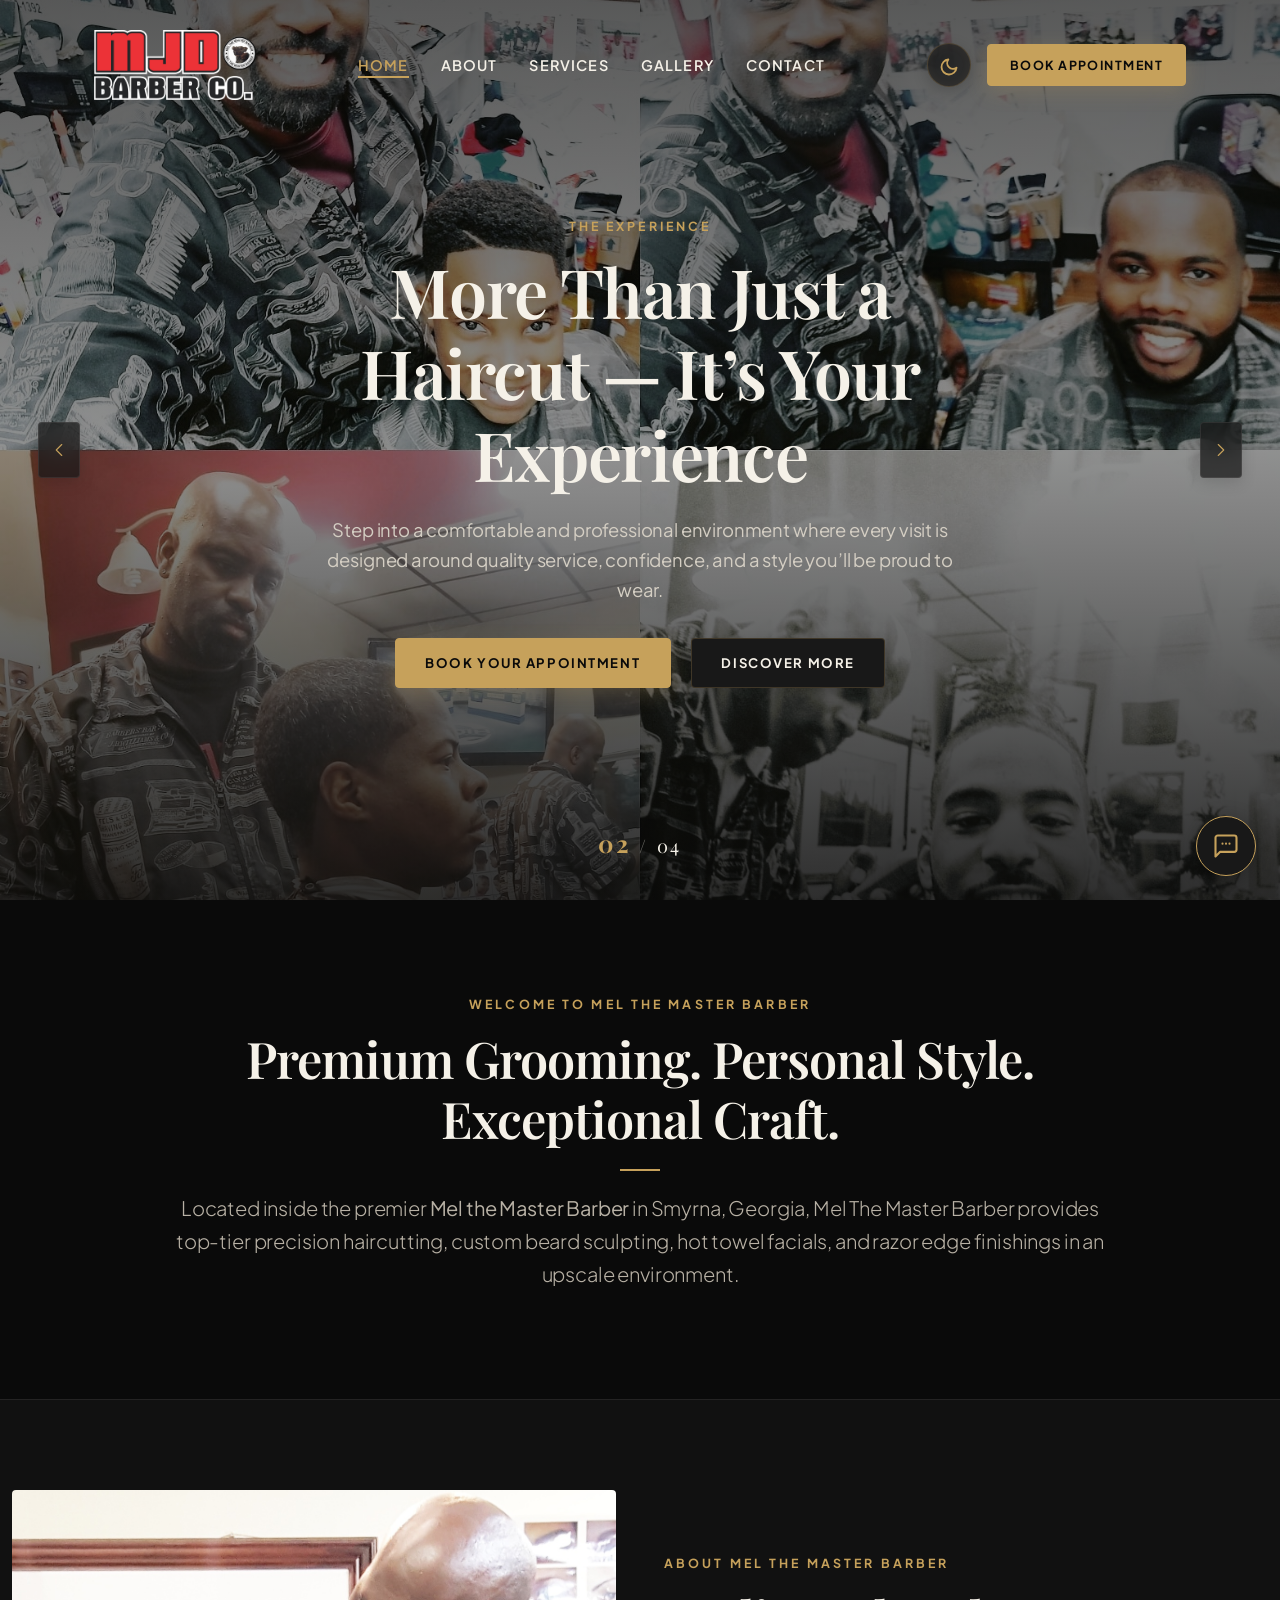
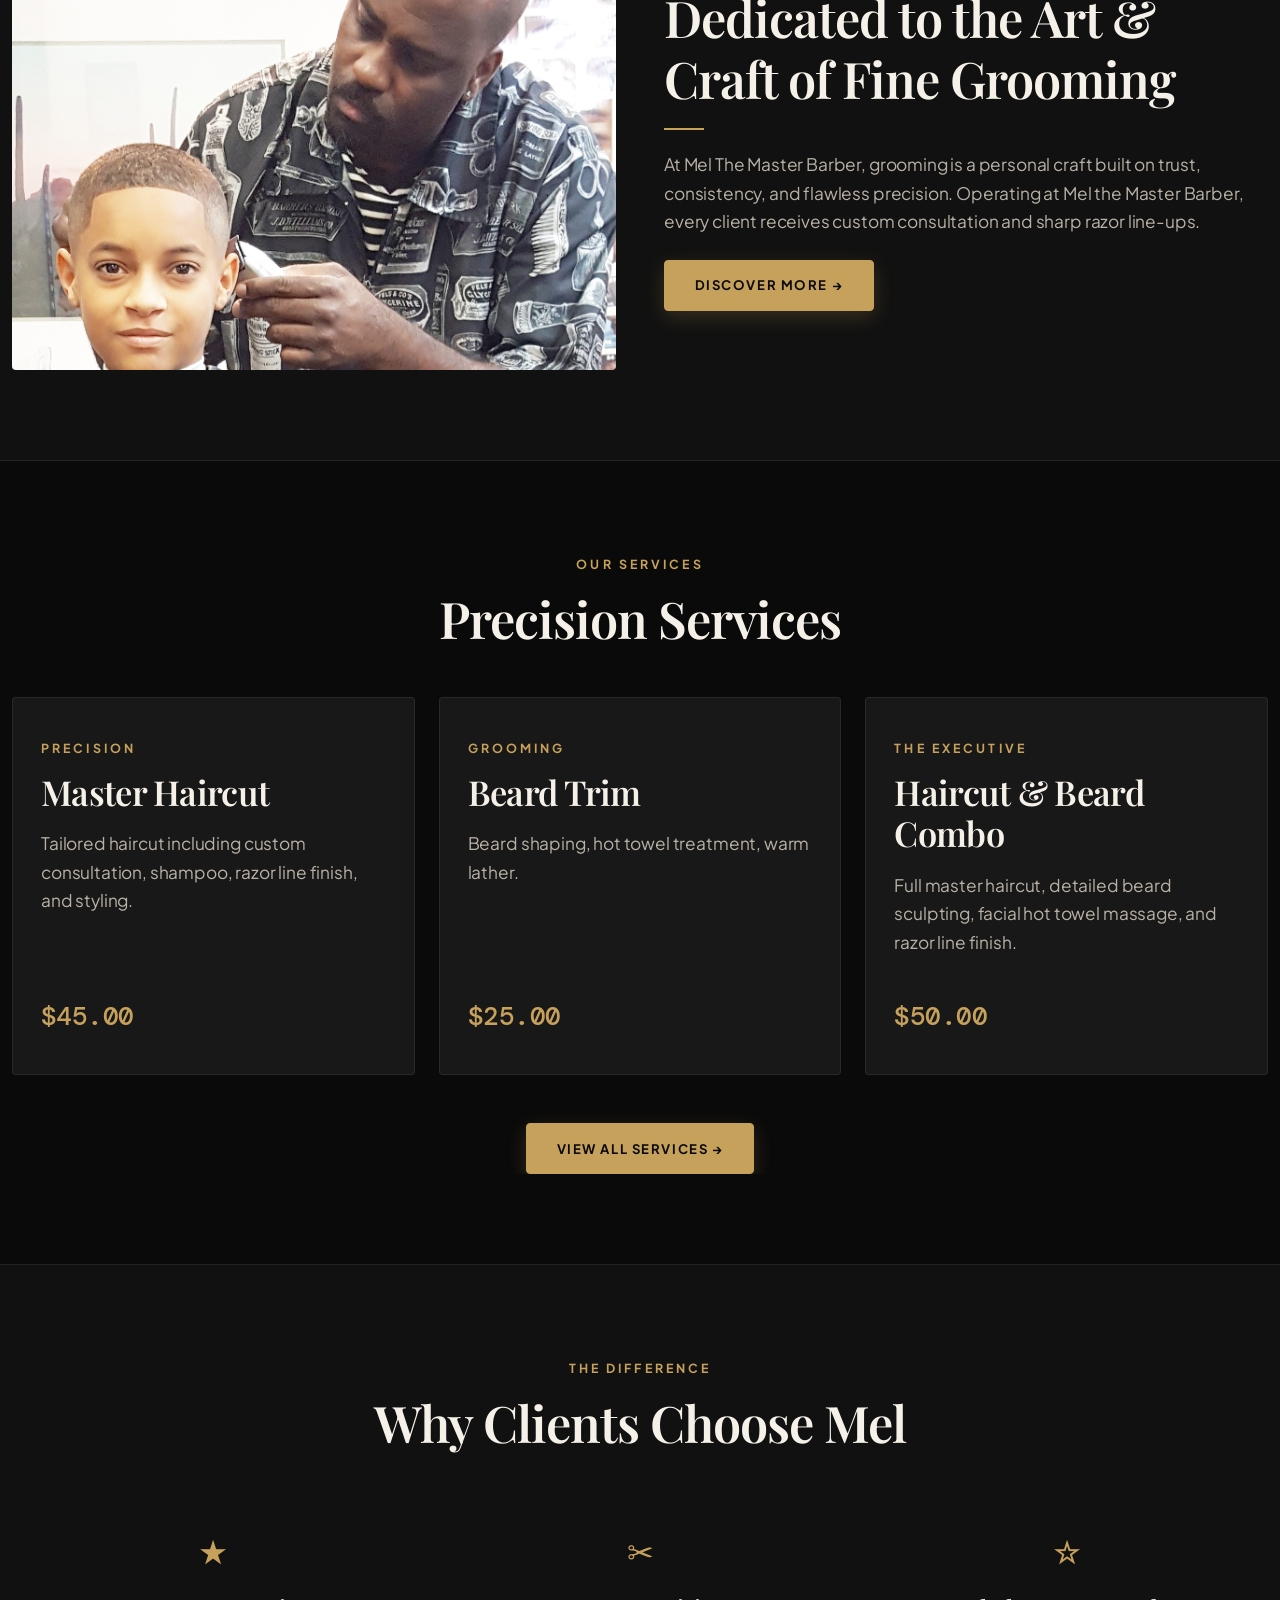
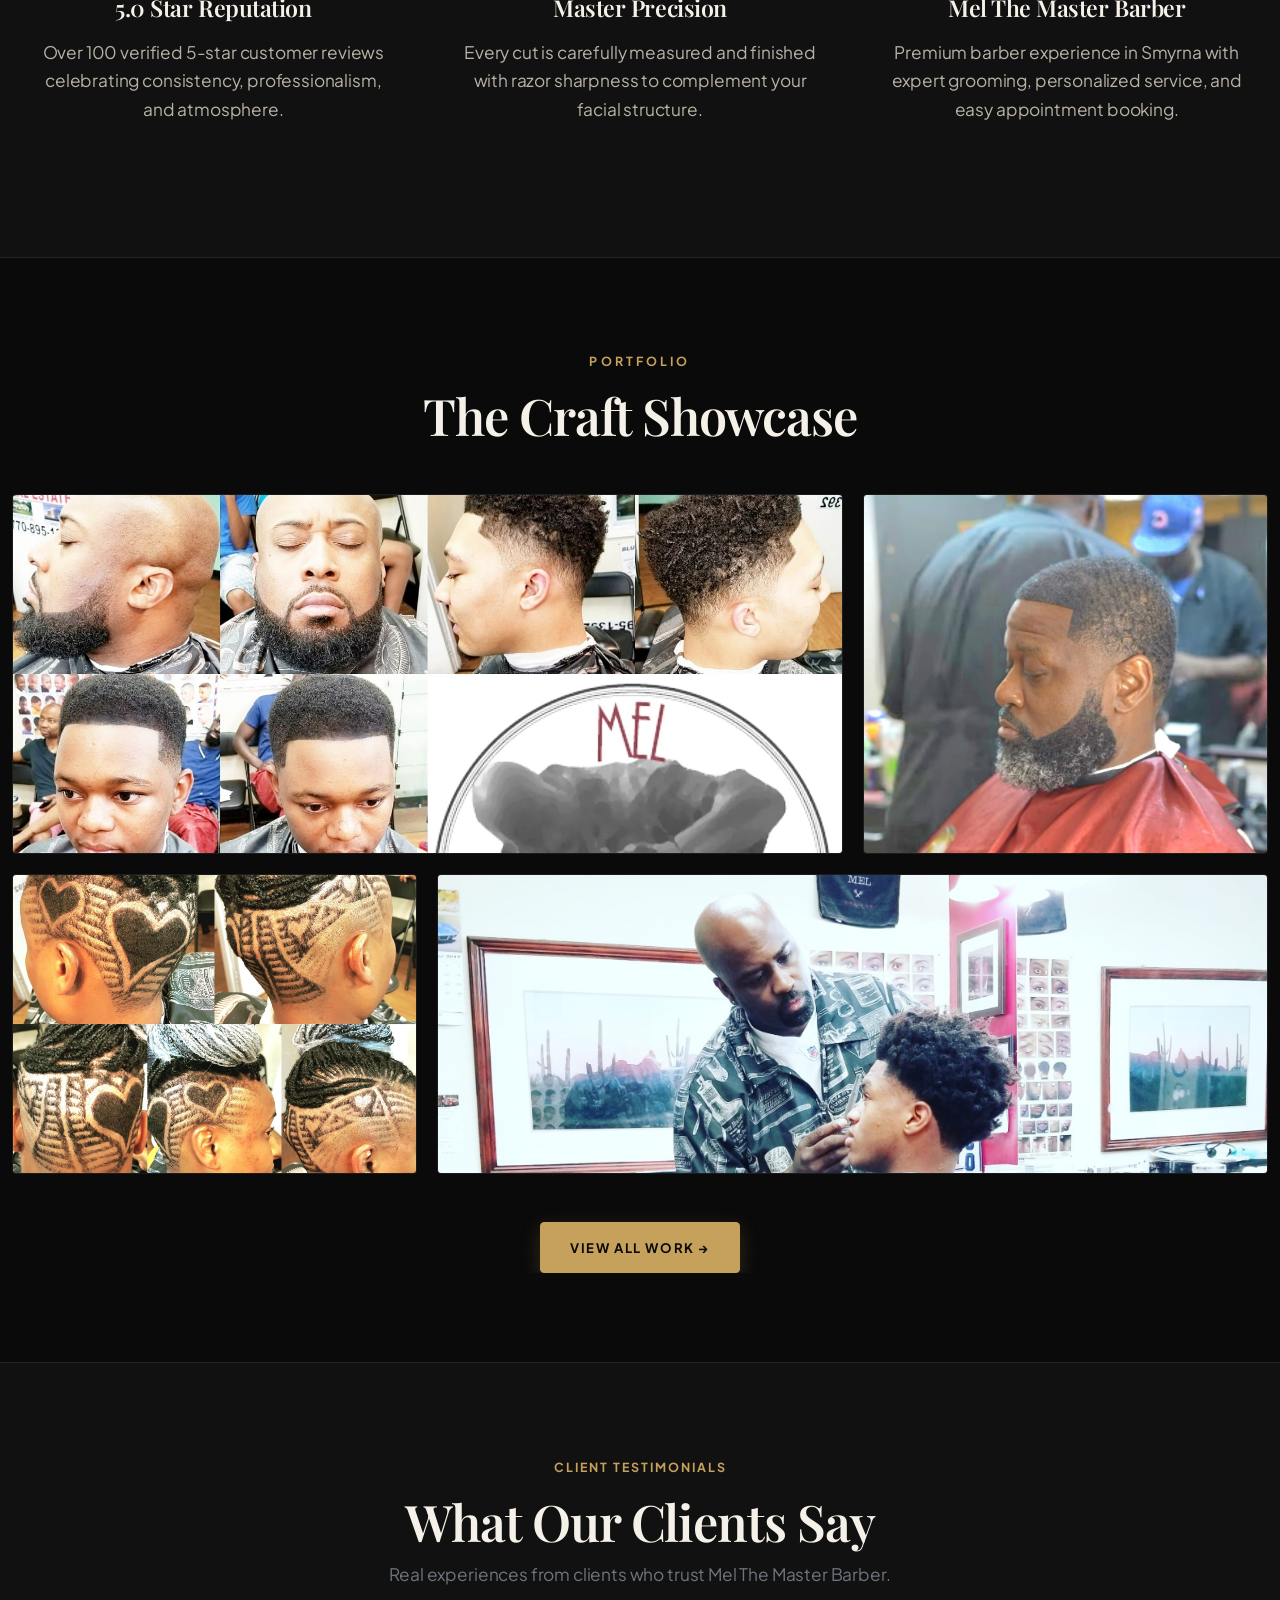
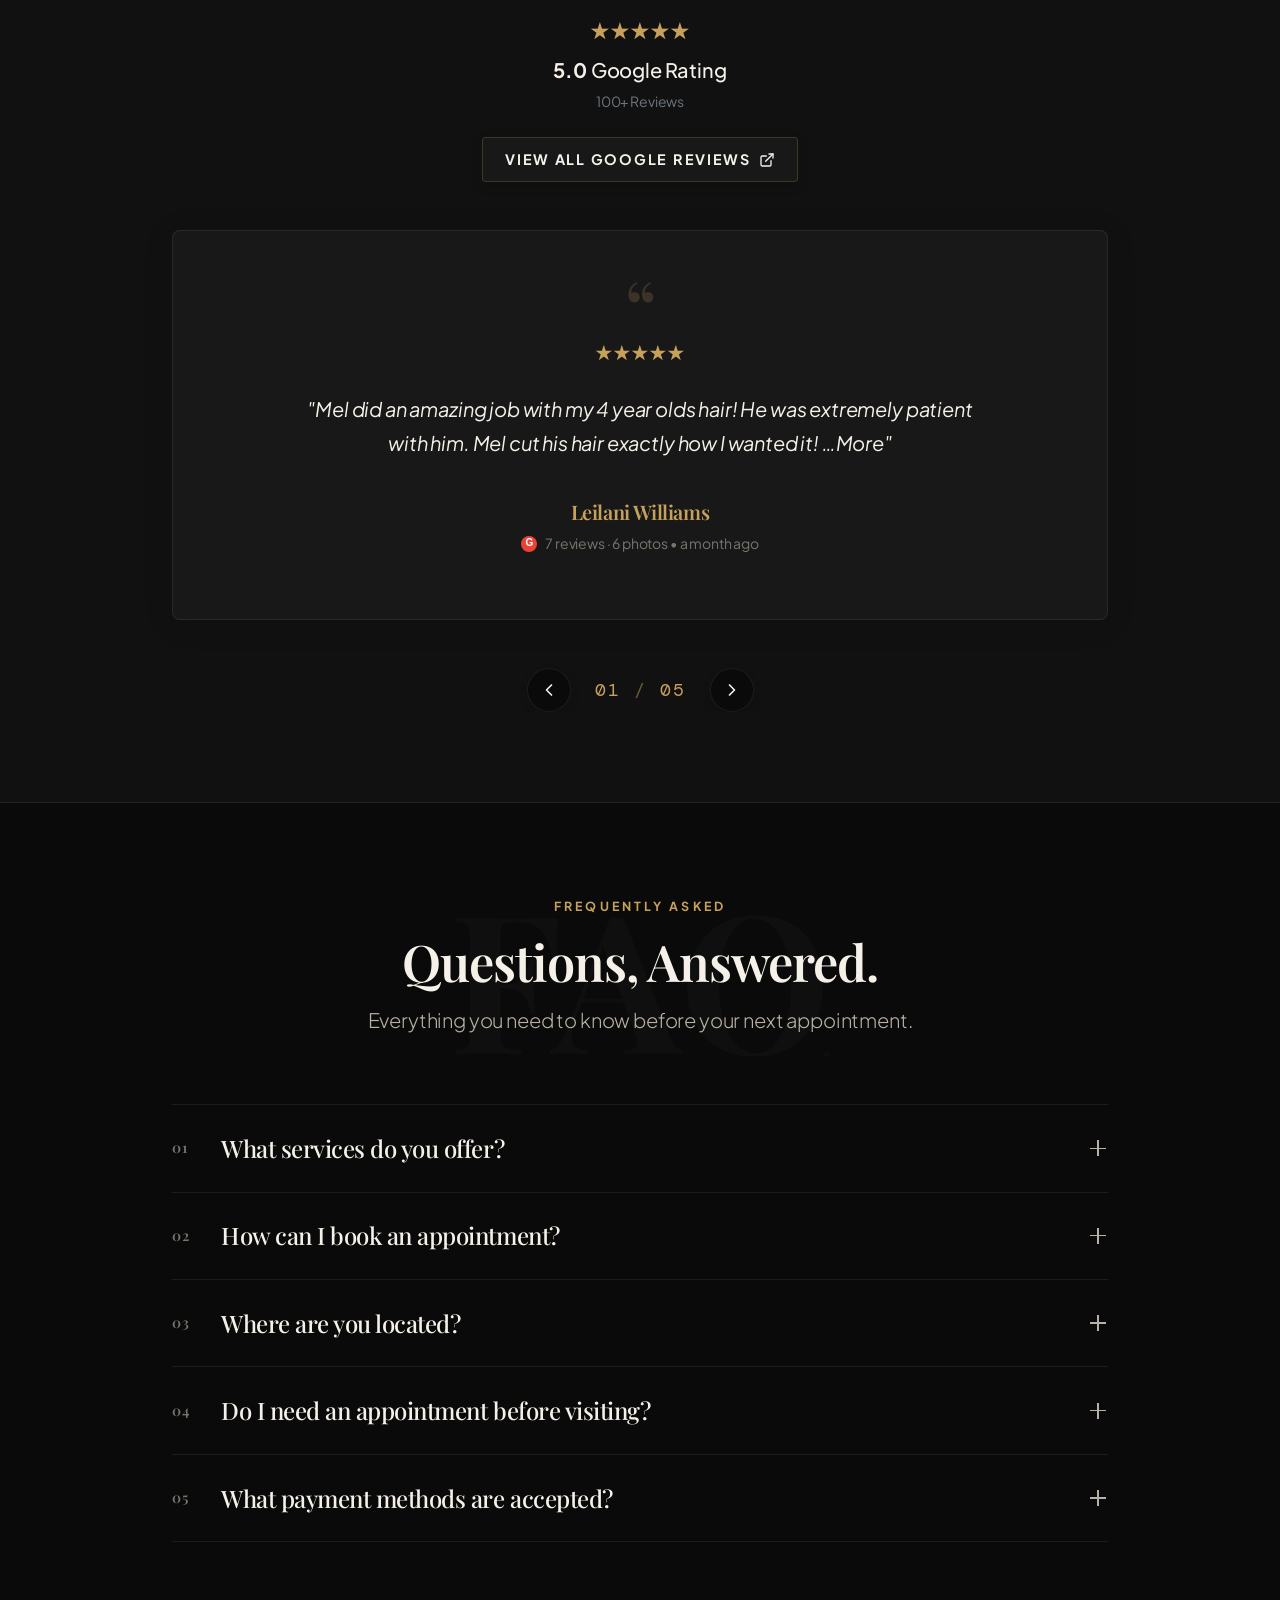
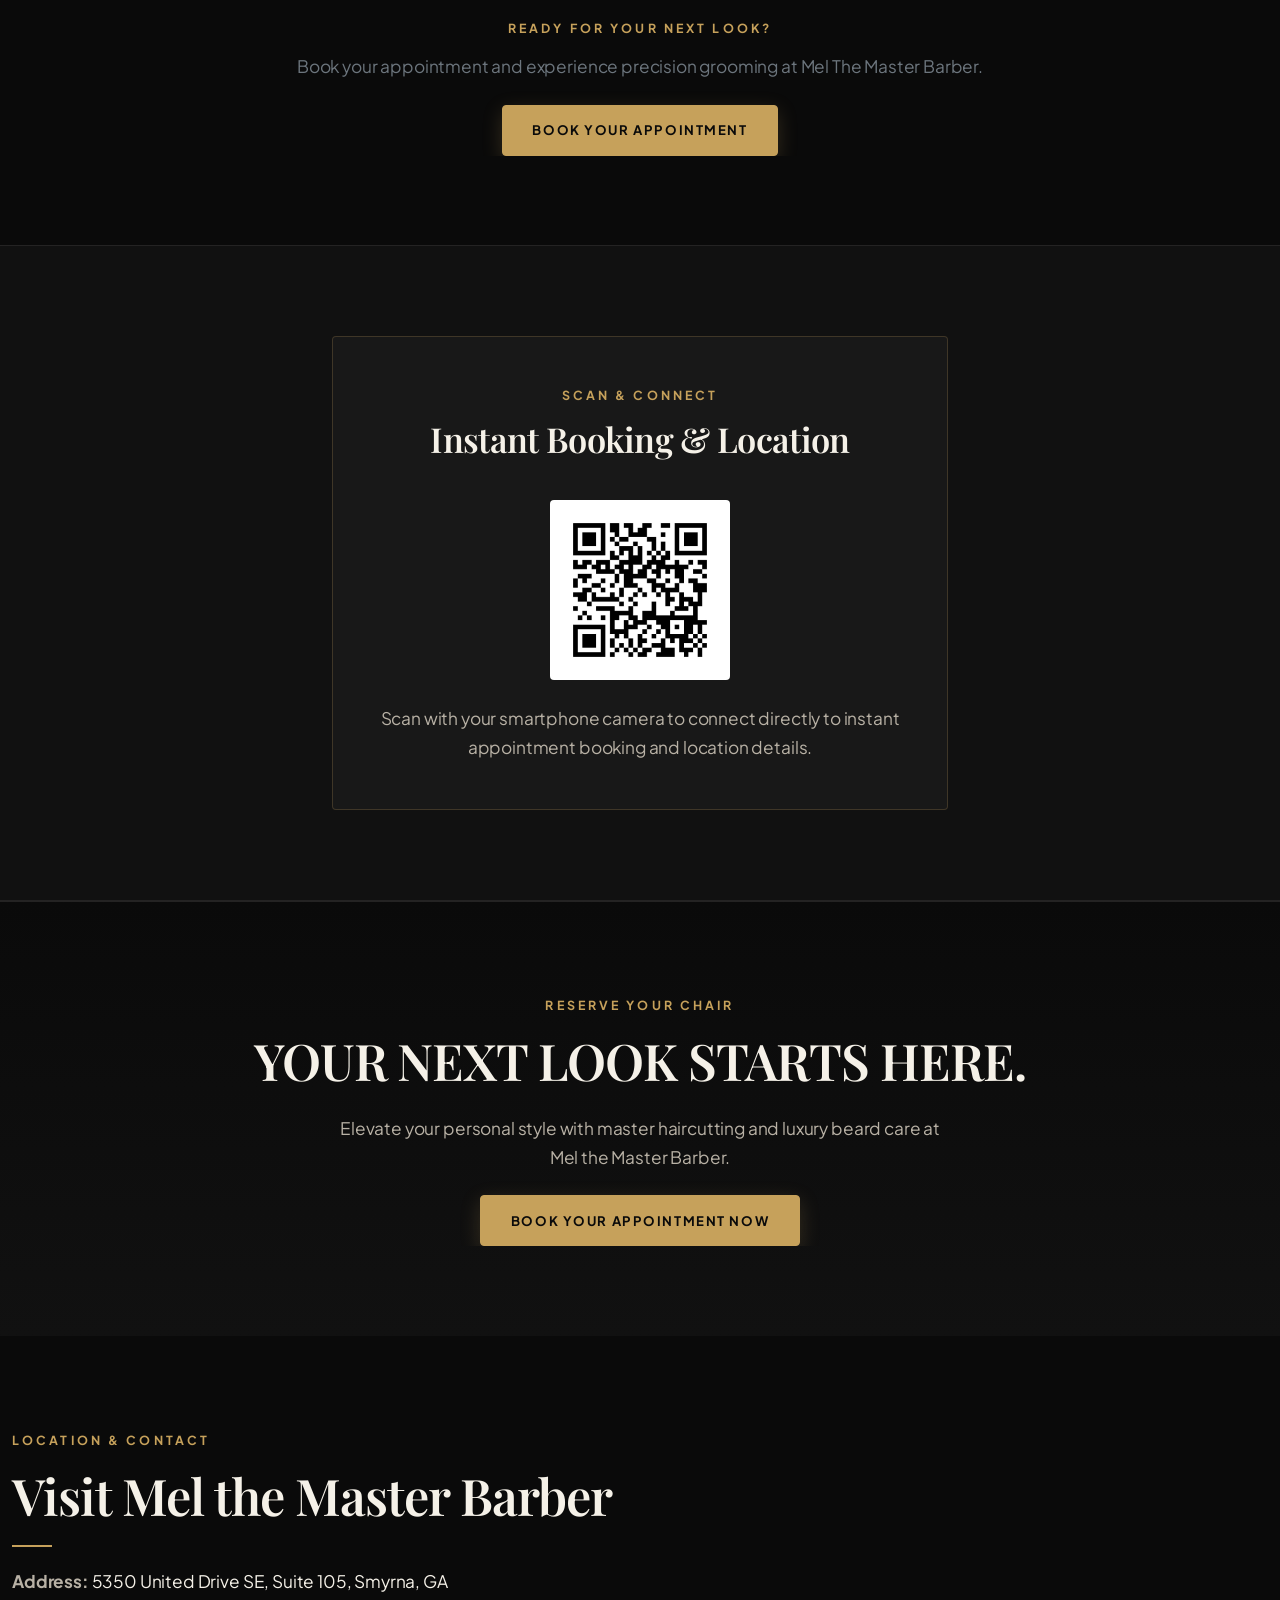
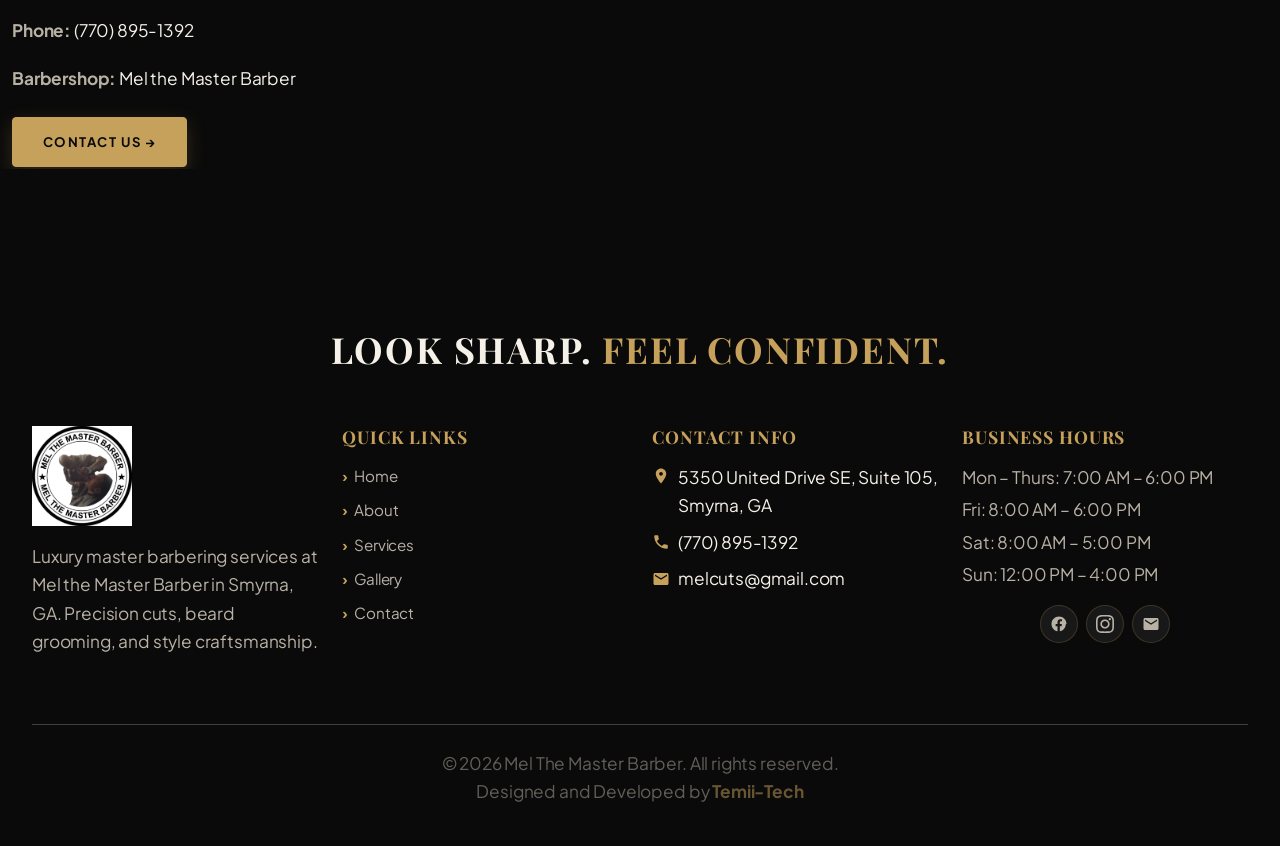
==== index.html @ 05fc708a "comment" ====
<!DOCTYPE html>
<html lang="en" data-theme="dark">
<head>
  <meta charset="UTF-8">
  <meta name="viewport" content="width=device-width, initial-scale=1.0, maximum-scale=5.0">
  <title>Mel The Master Barber | Premium Luxury Barbering in Smyrna, GA</title>
  <meta name="description" content="Experience master barbering by Mel at Mel the Master Barber, Smyrna GA. Precision haircuts, hot towel facial beard treatments, razor shaves & luxury style.">
  
  <!-- Bootstrap 5 CSS -->
  <link href="https://cdn.jsdelivr.net/npm/bootstrap@5.3.2/dist/css/bootstrap.min.css" rel="stylesheet">
  
  <!-- Google Fonts: Playfair Display & Plus Jakarta Sans -->
  <link rel="preconnect" href="https://fonts.googleapis.com">
  <link rel="preconnect" href="https://fonts.gstatic.com" crossorigin>
  <link href="https://fonts.googleapis.com/css2?family=Playfair+Display:ital,wght@0,500;0,600;0,700;1,400&family=Plus+Jakarta+Sans:wght@400;500;600;700&family=DM+Mono:wght@400;500&display=swap" rel="stylesheet">
  
  <!-- Custom CSS Design System & Responsive Rules -->
  <link rel="stylesheet" href="css/style.css">
  <link rel="stylesheet" href="css/responsive.css">
  <!-- Chatbot CSS -->
  <link rel="stylesheet" href="css/chatbot.css">
  <!-- Page-specific: Modern price numerals -->
  <style>
    .service-price {
      font-family: 'DM Mono', 'Courier New', monospace !important;
      font-weight: 500;
      letter-spacing: -0.02em;
    }
  </style>
</head>
<body>

  <!-- ==========================================
       PREMIUM FLOATING NAVBAR (DESKTOP 1-LINE: [LOGO] [NAV LINKS (14-15px)] [CTA BUTTON])
       ========================================== -->
  <div class="navbar-floating-wrapper" id="navbarWrapper">
    <div class="navbar-floating-container">
      
      <!-- 1. LOGO (LEFT) -->
        <a class="navbar-brand navbar-brand-custom" href="index.html">
          <img src="images/navbar/logo.jpeg" alt="Mel The Master Barber Logo" class="brand-logo-img">
        </a>

      <!-- 2. DESKTOP NAV LINKS (CENTER - EXACT 1-LINE 14.5px) -->
      <ul class="desktop-nav-links d-none d-lg-flex">
        <li><a class="nav-link-custom active" href="index.html">Home</a></li>
        <li><a class="nav-link-custom" href="about.html">About</a></li>
        <li><a class="nav-link-custom" href="services.html">Services</a></li>
        <li><a class="nav-link-custom" href="gallery.html">Gallery</a></li>
        <li><a class="nav-link-custom" href="contact.html">Contact</a></li>
      </ul>

      <!-- 3. CTA BUTTON & THEME TOGGLE (RIGHT) -->
      <div class="desktop-nav-actions d-none d-lg-flex">
        <button class="theme-toggle-btn" id="themeToggleBtnDesktop" aria-label="Toggle dark/light theme">
          <span class="themeIcon">
            <svg viewBox="0 0 24 24" width="18" height="18"><path fill="currentColor" d="M12.3 2c.43 0 .77.35.7.78-.47 2.87.41 5.84 2.45 7.88 2.04 2.04 5.01 2.92 7.88 2.45.43-.07.78.27.78.7 0 5.52-4.48 10-10 10S2 19.32 2 13.8 6.78 2 12.3 2z"/></svg>
          </span>
        </button>
        <a href="https://mel-the-master-barber.square.site/" target="_blank" rel="noopener" class="btn-gold-primary" style="padding: 0.6rem 1.35rem; font-size: 0.78rem;">Book Appointment</a>
      </div>

      <!-- MOBILE CONTROLS (MOBILE: [LOGO] [THEME TOGGLE] [HAMBURGER MENU]) -->
      <div class="mobile-nav-controls d-flex align-items-center gap-2 d-lg-none">
        <button class="theme-toggle-btn" id="themeToggleBtnMobile" aria-label="Toggle dark/light theme">
          <span class="themeIcon">
            <svg viewBox="0 0 24 24" width="18" height="18"><path fill="currentColor" d="M12.3 2c.43 0 .77.35.7.78-.47 2.87.41 5.84 2.45 7.88 2.04 2.04 5.01 2.92 7.88 2.45.43-.07.78.27.78.7 0 5.52-4.48 10-10 10S2 19.32 2 13.8 6.78 2 12.3 2z"/></svg>
          </span>
        </button>
        <!-- PREMIUM HAMBURGER -->
        <button class="mob-hamburger" type="button" id="mobileNavToggler" aria-label="Toggle navigation" aria-expanded="false">
          <span class="mob-ham-bar"></span>
          <span class="mob-ham-bar"></span>
          <span class="mob-ham-bar"></span>
        </button>
      </div>

    </div>
  </div>

  <!-- MOBILE FULL-SCREEN EDITORIAL MENU -->
  <div class="mob-menu-overlay d-lg-none" id="navbarCollapse" aria-hidden="true">
    <!-- Decorative editorial watermark -->
    <div class="mob-menu-watermark" aria-hidden="true">MEL</div>

    <!-- Close button -->
    <button class="mob-menu-close" id="mobileNavClose" aria-label="Close navigation">
      <svg viewBox="0 0 24 24" width="22" height="22" fill="none" stroke="currentColor" stroke-width="1.8" stroke-linecap="round"><line x1="18" y1="6" x2="6" y2="18"/><line x1="6" y1="6" x2="18" y2="18"/></svg>
    </button>

    <!-- Navigation List -->
    <nav class="mob-menu-nav" aria-label="Mobile navigation">
      <ul class="mob-nav-list">
        <li class="mob-nav-item" style="--i:0">
          <a class="mob-nav-link active" href="index.html">
            <span class="mob-nav-num">01</span>
            <span class="mob-nav-label">Home</span>
            <span class="mob-nav-arrow">&rarr;</span>
          </a>
        </li>
        <li class="mob-nav-item" style="--i:1">
          <a class="mob-nav-link" href="about.html">
            <span class="mob-nav-num">02</span>
            <span class="mob-nav-label">About</span>
            <span class="mob-nav-arrow">&rarr;</span>
          </a>
        </li>
        <li class="mob-nav-item" style="--i:2">
          <a class="mob-nav-link" href="services.html">
            <span class="mob-nav-num">03</span>
            <span class="mob-nav-label">Services</span>
            <span class="mob-nav-arrow">&rarr;</span>
          </a>
        </li>
        <li class="mob-nav-item" style="--i:3">
          <a class="mob-nav-link" href="gallery.html">
            <span class="mob-nav-num">04</span>
            <span class="mob-nav-label">Gallery</span>
            <span class="mob-nav-arrow">&rarr;</span>
          </a>
        </li>
        <li class="mob-nav-item" style="--i:4">
          <a class="mob-nav-link" href="index.html#reviews">
            <span class="mob-nav-num">05</span>
            <span class="mob-nav-label">Reviews</span>
            <span class="mob-nav-arrow">&rarr;</span>
          </a>
        </li>
        <li class="mob-nav-item" style="--i:5">
          <a class="mob-nav-link" href="index.html#faq">
            <span class="mob-nav-num">06</span>
            <span class="mob-nav-label">FAQ</span>
            <span class="mob-nav-arrow">&rarr;</span>
          </a>
        </li>
        <li class="mob-nav-item" style="--i:6">
          <a class="mob-nav-link" href="contact.html">
            <span class="mob-nav-num">07</span>
            <span class="mob-nav-label">Contact</span>
            <span class="mob-nav-arrow">&rarr;</span>
          </a>
        </li>
      </ul>
    </nav>

    <!-- Premium booking CTA -->
    <div class="mob-menu-cta">
      <p class="mob-cta-label">READY FOR YOUR NEXT LOOK?</p>
      <a href="https://mel-the-master-barber.square.site/" target="_blank" rel="noopener" class="mob-cta-btn">BOOK APPOINTMENT</a>
    </div>
  </div>

  <!-- ==========================================
       HERO SECTION — 4 CINEMATIC SLIDES
       ========================================== -->
  <section class="hero-slider-section">
    <!-- SLIDE 01: THE CRAFT -->
    <div class="hero-slide active">
      <div class="hero-slide-bg" style="background-image: url('images/hero/slide1.jpeg');"></div>
      <div class="hero-overlay"></div>
      <div class="container hero-content-wrapper">
        <div class="hero-text-box">
          <span class="eyebrow">THE CRAFT</span>
          <h1 class="hero-headline">Where Every Cut Is Crafted With Precision</h1>
          <p class="hero-description">
            Experience professional barbering where attention to detail, modern techniques, and personal style come together to create a look that feels uniquely yours.
          </p>
          <div class="hero-cta-group justify-content-center">
            <a href="https://mel-the-master-barber.square.site/" target="_blank" rel="noopener" class="btn-gold-primary">Book Your Appointment</a>
            <a href="services.html" class="btn-gold-secondary">Explore Services</a>
          </div>
        </div>
      </div>
    </div>

    <!-- SLIDE 02: THE EXPERIENCE -->
    <div class="hero-slide">
      <div class="hero-slide-bg" style="background-image: url('images/hero/slide2.jpeg');"></div>
      <div class="hero-overlay"></div>
      <div class="container hero-content-wrapper">
        <div class="hero-text-box">
          <span class="eyebrow">THE EXPERIENCE</span>
          <h1 class="hero-headline">More Than Just a Haircut — It’s Your Experience</h1>
          <p class="hero-description">
            Step into a comfortable and professional environment where every visit is designed around quality service, confidence, and a style you’ll be proud to wear.
          </p>
          <div class="hero-cta-group justify-content-center">
            <a href="https://mel-the-master-barber.square.site/" target="_blank" rel="noopener" class="btn-gold-primary">Book Your Appointment</a>
            <a href="about.html" class="btn-gold-secondary">Discover More</a>
          </div>
        </div>
      </div>
    </div>

    <!-- SLIDE 03: YOUR STYLE -->
    <div class="hero-slide">
      <div class="hero-slide-bg" style="background-image: url('images/hero/slide3.jpeg');"></div>
      <div class="hero-overlay"></div>
      <div class="container hero-content-wrapper">
        <div class="hero-text-box">
          <span class="eyebrow">YOUR STYLE</span>
          <h1 class="hero-headline">Your Style Deserves the Attention It Demands</h1>
          <p class="hero-description">
            From clean, classic cuts to modern styles and detailed grooming, every service is tailored to complement your look and bring out your best.
          </p>
          <div class="hero-cta-group justify-content-center">
            <a href="https://mel-the-master-barber.square.site/" target="_blank" rel="noopener" class="btn-gold-primary">Book Your Appointment</a>
            <a href="services.html" class="btn-gold-secondary">View Services</a>
          </div>
        </div>
      </div>
    </div>

    <!-- SLIDE 04: THE MASTER -->
    <div class="hero-slide">
      <div class="hero-slide-bg" style="background-image: url('images/hero/slide4.jpeg');"></div>
      <div class="hero-overlay"></div>
      <div class="container hero-content-wrapper">
        <div class="hero-text-box">
          <span class="eyebrow">THE MASTER</span>
          <h1 class="hero-headline">Mastering the Craft. Elevating Your Style.</h1>
          <p class="hero-description">
            With skill, passion, and a commitment to exceptional grooming, every detail is carefully finished to deliver the sharp, confident look you came in for.
          </p>
          <div class="hero-cta-group justify-content-center">
            <a href="https://mel-the-master-barber.square.site/" target="_blank" rel="noopener" class="btn-gold-primary">Book Your Appointment</a>
            <a href="about.html" class="btn-gold-secondary">Meet the Barber</a>
          </div>
        </div>
      </div>
    </div>

    <!-- SIDE NAVIGATION ARROWS (LEFT & RIGHT) -->
    <div class="hero-side-nav">
      <button class="hero-side-btn" id="heroPrevBtn" aria-label="Previous Slide">
        <svg viewBox="0 0 24 24" width="22" height="22" fill="none" stroke="currentColor" stroke-width="1.2" stroke-linecap="round" stroke-linejoin="round"><polyline points="15 18 9 12 15 6"></polyline></svg>
      </button>
      <button class="hero-side-btn" id="heroNextBtn" aria-label="Next Slide">
        <svg viewBox="0 0 24 24" width="22" height="22" fill="none" stroke="currentColor" stroke-width="1.2" stroke-linecap="round" stroke-linejoin="round"><polyline points="9 18 15 12 9 6"></polyline></svg>
      </button>
    </div>

    <!-- BOTTOM COUNTER -->
    <div class="hero-bottom-counter">
      <span class="current-num" id="heroCurrentSlideNum">01</span>
      <span style="opacity: 0.4;">/</span>
      <span>04</span>
    </div>
  </section>

  <!-- ==========================================
       SECTION 3: BRAND STATEMENT
       ========================================== -->
  <section class="section-padding">
    <div class="container">
      <div class="row justify-content-center text-center">
        <div class="col-lg-9">
          <span class="eyebrow">WELCOME TO MEL THE MASTER BARBER</span>
          <h2>Premium Grooming. Personal Style. Exceptional Craft.</h2>
          <div class="gold-divider mx-auto"></div>
          <p class="lead" style="color: var(--text-secondary);">
            Located inside the premier <strong>Mel the Master Barber</strong> in Smyrna, Georgia, Mel The Master Barber provides top-tier precision haircutting, custom beard sculpting, hot towel facials, and razor edge finishings in an upscale environment.
          </p>
        </div>
      </div>
    </div>
  </section>

  <!-- ==========================================
       SECTION 4: ABOUT PREVIEW (VISIBLE BUTTON)
       ========================================== -->
  <section class="section-padding bg-secondary-section">
    <div class="container">
      <div class="row align-items-center g-5">
        <div class="col-lg-6">
          <div class="image-frame">
            <img src="images/about/aboutnew.jpeg" alt="Mel The Master Barber" loading="lazy">
          </div>
        </div>
        <div class="col-lg-6">
          <span class="eyebrow">ABOUT MEL THE MASTER BARBER</span>
          <h2>Dedicated to the Art & Craft of Fine Grooming</h2>
          <div class="gold-divider"></div>
          <p>
            At Mel The Master Barber, grooming is a personal craft built on trust, consistency, and flawless precision. Operating at Mel the Master Barber, every client receives custom consultation and sharp razor line-ups.
          </p>
          <div class="mt-4">
            <a href="about.html" class="btn-gold-primary">Discover More &rarr;</a>
          </div>
        </div>
      </div>
    </div>
  </section>

  <!-- ==========================================
       SECTION 5: FEATURED SERVICES (VIP BUTTON BELOW CARDS)
       ========================================== -->
  <section class="section-padding">
    <div class="container">
      <div class="text-center mb-5">
        <span class="eyebrow">OUR SERVICES</span>
        <h2>Precision Services</h2>
      </div>

      <div class="row g-4 mb-5">
        <div class="col-md-6 col-lg-4">
          <div class="service-card">
            <div>
              <span class="eyebrow">PRECISION</span>
              <h3 class="mb-3">Master Haircut</h3>
              <p>Tailored haircut including custom consultation, shampoo, razor line finish, and styling.</p>
            </div>
            <div class="service-price">$45.00</div>
          </div>
        </div>

        <div class="col-md-6 col-lg-4">
          <div class="service-card">
            <div>
              <span class="eyebrow">GROOMING</span>
              <h3 class="mb-3">Beard Trim</h3>
              <p>Beard shaping, hot towel treatment, warm lather.</p>
            </div>
            <div class="service-price">$25.00</div>
          </div>
        </div>

        <div class="col-md-6 col-lg-4">
          <div class="service-card">
            <div>
              <span class="eyebrow">THE EXECUTIVE</span>
              <h3 class="mb-3">Haircut & Beard Combo</h3>
              <p>Full master haircut, detailed beard sculpting, facial hot towel massage, and razor line finish.</p>
            </div>
            <div class="service-price">$50.00</div>
          </div>
        </div>
      </div>

      <!-- CENTERED VIP CHAMPAGNE-GOLD BUTTON BELOW ALL SERVICE CARDS -->
      <div class="text-center">
        <a href="services.html" class="btn-gold-primary">View All Services &rarr;</a>
      </div>
    </div>
  </section>

  <!-- ==========================================
       SECTION 6: WHY CHOOSE US
       ========================================== -->
  <section class="section-padding bg-secondary-section">
    <div class="container">
      <div class="text-center max-width-700 mx-auto mb-5">
        <span class="eyebrow">THE DIFFERENCE</span>
        <h2>Why Clients Choose Mel</h2>
      </div>

      <div class="row g-4 text-center">
        <div class="col-md-4">
          <div style="padding: 1.5rem;">
            <div style="font-size: 2rem; color: var(--accent); margin-bottom: 1rem;">&#9733;</div>
            <h4 class="mb-3">5.0 Star Reputation</h4>
            <p>Over 100 verified 5-star customer reviews celebrating consistency, professionalism, and atmosphere.</p>
          </div>
        </div>

        <div class="col-md-4">
          <div style="padding: 1.5rem;">
            <div style="font-size: 2rem; color: var(--accent); margin-bottom: 1rem;">&#9986;</div>
            <h4 class="mb-3">Master Precision</h4>
            <p>Every cut is carefully measured and finished with razor sharpness to complement your facial structure.</p>
          </div>
        </div>

        <div class="col-md-4">
          <div style="padding: 1.5rem;">
            <div style="font-size: 2rem; color: var(--accent); margin-bottom: 1rem;">&#9734;</div>
            <h4 class="mb-3">Mel The Master Barber</h4>
            <p>Premium barber experience in Smyrna with expert grooming, personalized service, and easy appointment booking.</p>
          </div>
        </div>
      </div>
    </div>
  </section>

  <!-- ==========================================
       SECTION 7: GALLERY PREVIEW (BUTTON BELOW IMAGES)
       ========================================== -->
  <section class="section-padding">
    <div class="container">
      <div class="text-center mb-5">
        <span class="eyebrow">PORTFOLIO</span>
        <h2>The Craft Showcase</h2>
      </div>

      <div class="gallery-grid mb-5">
        <div class="gallery-item gallery-item-large" style="height: 360px;">
          <img src="images/hero/show 2 (2).jpeg" alt="Master Cut Precision" loading="lazy">
        </div>
        <div class="gallery-item gallery-item-small" style="height: 360px;">
          <img src="images/hero/portfolio1.jpeg" alt="Razor Line Up" loading="lazy">
        </div>
        <div class="gallery-item gallery-item-small" style="height: 300px;">
          <img src="images/hero/show 2 (4).jpeg" alt="Beard Treatment" loading="lazy">
        </div>
        <div class="gallery-item gallery-item-large" style="height: 300px;">
          <img src="images/hero/show 2 (1).jpeg" alt="Mel Master Barber" loading="lazy">
        </div>
      </div>

      <!-- CENTERED VIP CHAMPAGNE-GOLD BUTTON BELOW GALLERY -->
      <div class="text-center">
        <a href="gallery.html" class="btn-gold-primary">View All Work &rarr;</a>
      </div>
    </div>
  </section>

  <!-- ==========================================
       SECTION 8: VERIFIED REVIEWS CAROUSEL
       ========================================== -->
  <section class="section-padding bg-secondary-section" id="reviews">
    <div class="container">
      <div class="text-center mb-5">
        <span class="eyebrow" style="letter-spacing: 2px;">CLIENT TESTIMONIALS</span>
        <h2 class="mb-2">What Our Clients Say</h2>
        <p class="text-secondary mx-auto mb-4" style="max-width: 600px;">Real experiences from clients who trust Mel The Master Barber.</p>
        
        <!-- Google Reputation Block -->
        <div class="d-inline-flex flex-column align-items-center">
          <div class="mb-1" style="color: var(--accent); font-size: 1.4rem;">★★★★★</div>
          <div class="fs-5 fw-bold" style="color: var(--text-primary);">5.0 <span style="font-weight: 500;">Google Rating</span></div>
          <div class="small text-secondary mt-1 mb-4">100+ Reviews</div>
          
          <a href="https://www.google.com/maps/search/?api=1&query=Gold+Room+Grooming+Lounge+5350+United+Drive+SE+Suite+105+Smyrna+GA" target="_blank" rel="noopener" class="btn-gold-secondary d-inline-flex align-items-center gap-2" style="padding: 0.6rem 1.4rem; font-size: 0.9rem;">
            View All Google Reviews
            <svg viewBox="0 0 24 24" width="16" height="16" fill="none" stroke="currentColor" stroke-width="2" stroke-linecap="round" stroke-linejoin="round"><path d="M18 13v6a2 2 0 0 1-2 2H5a2 2 0 0 1-2-2V8a2 2 0 0 1 2-2h6"></path><polyline points="15 3 21 3 21 9"></polyline><line x1="10" y1="14" x2="21" y2="3"></line></svg>
          </a>
        </div>
      </div>

      <div class="row justify-content-center">
        <div class="col-lg-9 position-relative">
          
          <div class="testimonial-card text-center">
            
            <!-- Review 1 -->
            <div class="testimonial-slide active">
              <div class="quote-icon">“</div>
              <div class="mb-4" style="color: var(--accent); font-size: 1.25rem;">★★★★★</div>
              <p class="fs-5" style="color: var(--text-primary); font-style: italic; max-width: 700px; margin: 0 auto; line-height: 1.7;">
                "Mel did an amazing job with my 4 year olds hair! He was extremely patient with him. Mel cut his hair exactly how I wanted it! …More"
              </p>
              <div class="mt-4 pt-2 d-flex flex-column align-items-center">
                <a href="https://www.google.com/maps/contrib/117732703103866865864/reviews?hl=en-GB" target="_blank" rel="noopener" class="text-decoration-none customer-profile">
                  <h5 class="mb-1" style="color: var(--accent);">Leilani Williams</h5>
                  <div class="d-flex align-items-center justify-content-center gap-2 mt-1">
                    <span class="badge-google">G</span>
                    <small style="color: var(--text-muted);">7 reviews · 6 photos • a month ago</small>
                  </div>
                </a>
              </div>
            </div>

            <!-- Review 2 -->
            <div class="testimonial-slide">
              <div class="quote-icon">“</div>
              <div class="mb-4" style="color: var(--accent); font-size: 1.25rem;">★★★★★</div>
              <p class="fs-5" style="color: var(--text-primary); font-style: italic; max-width: 700px; margin: 0 auto; line-height: 1.7;">
                "I visited the from Cleveland, Ohio. From the moment I walked in, I knew I had found something special. The atmosphere was welcoming, clean, and full of positive energy. Everyone was professional, friendly, and made me feel comfortable from …More"
              </p>
              <div class="mt-4 pt-2 d-flex flex-column align-items-center">
                <a href="https://www.google.com/maps/contrib/104980841710980403532/reviews?hl=en-GB" target="_blank" rel="noopener" class="text-decoration-none customer-profile">
                  <h5 class="mb-1" style="color: var(--accent);">Sherjewel Clark</h5>
                  <div class="d-flex align-items-center justify-content-center gap-2 mt-1">
                    <span class="badge-google">G</span>
                    <small style="color: var(--text-muted);">Local Guide · 14 reviews · 54 photos • 2 months ago</small>
                  </div>
                </a>
              </div>
            </div>

            <!-- Review 3 -->
            <div class="testimonial-slide">
              <div class="quote-icon">“</div>
              <div class="mb-4" style="color: var(--accent); font-size: 1.25rem;">★★★★★</div>
              <p class="fs-5" style="color: var(--text-primary); font-style: italic; max-width: 700px; margin: 0 auto; line-height: 1.7;">
                "I booked an appointment about 4 months ago with Mel. I was honestly hesitant about trying a new barber, but Mel was great! Always takes his time and makes sure I always leave with the cut I want! The barber shop is a good and clean …More"
              </p>
              <div class="mt-4 pt-2 d-flex flex-column align-items-center">
                <a href="https://www.google.com/maps/contrib/104958326095210779792/reviews?hl=en-GB" target="_blank" rel="noopener" class="text-decoration-none customer-profile">
                  <h5 class="mb-1" style="color: var(--accent);">Axel Quintanar</h5>
                  <div class="d-flex align-items-center justify-content-center gap-2 mt-1">
                    <span class="badge-google">G</span>
                    <small style="color: var(--text-muted);">1 review • 4 months ago</small>
                  </div>
                </a>
              </div>
            </div>

            <!-- Review 4 -->
            <div class="testimonial-slide">
              <div class="quote-icon">“</div>
              <div class="mb-4" style="color: var(--accent); font-size: 1.25rem;">★★★★★</div>
              <p class="fs-5" style="color: var(--text-primary); font-style: italic; max-width: 700px; margin: 0 auto; line-height: 1.7;">
                "Mel the Master Barber is the real deal. Every time I sit in his chair, I leave sharper, cleaner, and more confident than when I walked in. His attention to detail is top tier — from the fade to the lineup, everything is precise and …More"
              </p>
              <div class="mt-4 pt-2 d-flex flex-column align-items-center">
                <a href="https://www.google.com/maps/contrib/114704883707063512150/reviews?hl=en-GB" target="_blank" rel="noopener" class="text-decoration-none customer-profile">
                  <h5 class="mb-1" style="color: var(--accent);">Akil Bey</h5>
                  <div class="d-flex align-items-center justify-content-center gap-2 mt-1">
                    <span class="badge-google">G</span>
                    <small style="color: var(--text-muted);">Local Guide · 19 reviews · 7 photos • 5 months ago</small>
                  </div>
                </a>
              </div>
            </div>

            <!-- Review 5 -->
            <div class="testimonial-slide">
              <div class="quote-icon">“</div>
              <div class="mb-4" style="color: var(--accent); font-size: 1.25rem;">★★★★★</div>
              <p class="fs-5" style="color: var(--text-primary); font-style: italic; max-width: 700px; margin: 0 auto; line-height: 1.7;">
                "I had a great experience getting both a haircut and beard trim. The attention to detail was outstanding. The fade was clean and blended perfectly, and my beard was shaped with sharp, precise lines. He took the time to understand exactly how …More"
              </p>
              <div class="mt-4 pt-2 d-flex flex-column align-items-center">
                <a href="https://www.google.com/maps/contrib/105436327409054891250/reviews?hl=en-GB" target="_blank" rel="noopener" class="text-decoration-none customer-profile">
                  <h5 class="mb-1" style="color: var(--accent);">Shawn Ross</h5>
                  <div class="d-flex align-items-center justify-content-center gap-2 mt-1">
                    <span class="badge-google">G</span>
                    <small style="color: var(--text-muted);">6 reviews · 2 photos • 6 months ago</small>
                  </div>
                </a>
              </div>
            </div>

          </div>

          <!-- Carousel Navigation -->
          <div class="d-flex justify-content-center align-items-center gap-4 mt-4 pt-4">
            <button class="nav-arrow-btn" id="reviewPrevBtn" aria-label="Previous Review">
              <svg viewBox="0 0 24 24" width="20" height="20" fill="none" stroke="currentColor" stroke-width="2" stroke-linecap="round" stroke-linejoin="round"><polyline points="15 18 9 12 15 6"></polyline></svg>
            </button>
            <div style="color: var(--accent); font-family: 'DM Mono', monospace; font-size: 1.1rem; letter-spacing: 2px;">
              <span id="reviewCurrentNum">01</span> <span style="opacity:0.5;">/</span> <span id="reviewTotalNum">05</span>
            </div>
            <button class="nav-arrow-btn" id="reviewNextBtn" aria-label="Next Review">
              <svg viewBox="0 0 24 24" width="20" height="20" fill="none" stroke="currentColor" stroke-width="2" stroke-linecap="round" stroke-linejoin="round"><polyline points="9 18 15 12 9 6"></polyline></svg>
            </button>
          </div>

        </div>
      </div>
    </div>
  </section>

  <!-- ==========================================
       SECTION 9: VIP FAQ ACCORDION (EDITORIAL SINGLE-OPEN CUSTOM)
       ========================================== -->
  <section class="section-padding">
    <div class="container text-center mb-5 position-relative">
      <!-- Subtle Decorative Element -->
      <div class="faq-bg-text">FAQ</div>

      <span class="eyebrow" style="position: relative; z-index: 2;">FREQUENTLY ASKED</span>
      <h2 style="position: relative; z-index: 2; margin-bottom: 0.75rem;">Questions, Answered.</h2>
      <p class="lead mx-auto" style="max-width: 600px; color: var(--text-secondary); position: relative; z-index: 2;">
        Everything you need to know before your next appointment.
      </p>
    </div>

    <!-- Centered FAQ Container -->
    <div class="container">
      <div class="row justify-content-center">
        <div class="col-lg-9 position-relative z-2">
          
          <div class="faq-accordion-custom">
            
            <!-- Item 1 -->
            <div class="faq-item-custom">
              <button class="faq-header-custom" type="button" aria-expanded="false" aria-controls="faq-body-01" id="faq-btn-01">
                <div class="faq-title-wrap">
                  <span class="faq-number">01</span>
                  <h3 class="faq-question">What services do you offer?</h3>
                </div>
                <div class="faq-icon-toggle"></div>
              </button>
              <div class="faq-body-custom" id="faq-body-01" role="region" aria-labelledby="faq-btn-01">
                <div class="faq-body-inner">
                  <div class="faq-answer-panel">
                    <span class="faq-answer-label">ANSWER</span>
                    <p>Mel offers master haircuts, precision fades, beard sculpting, hot towel facial beard treatments, razor shaves, and line-ups.</p>
                  </div>
                </div>
              </div>
            </div>

            <!-- Item 2 -->
            <div class="faq-item-custom">
              <button class="faq-header-custom" type="button" aria-expanded="false" aria-controls="faq-body-02" id="faq-btn-02">
                <div class="faq-title-wrap">
                  <span class="faq-number">02</span>
                  <h3 class="faq-question">How can I book an appointment?</h3>
                </div>
                <div class="faq-icon-toggle"></div>
              </button>
              <div class="faq-body-custom" id="faq-body-02" role="region" aria-labelledby="faq-btn-02">
                <div class="faq-body-inner">
                  <div class="faq-answer-panel">
                    <span class="faq-answer-label">ANSWER</span>
                    <p>Ready for your next look? Book your appointment online through our official booking page, or call <strong>(770) 895-1392</strong> for personalized assistance.</p>
                  </div>
                </div>
              </div>
            </div>

            <!-- Item 3 -->
            <div class="faq-item-custom">
              <button class="faq-header-custom" type="button" aria-expanded="false" aria-controls="faq-body-03" id="faq-btn-03">
                <div class="faq-title-wrap">
                  <span class="faq-number">03</span>
                  <h3 class="faq-question">Where are you located?</h3>
                </div>
                <div class="faq-icon-toggle"></div>
              </button>
              <div class="faq-body-custom" id="faq-body-03" role="region" aria-labelledby="faq-btn-03">
                <div class="faq-body-inner">
                  <div class="faq-answer-panel">
                    <span class="faq-answer-label">ANSWER</span>
                    <p>Located inside Mel the Master Barber at <strong>5350 United Drive SE, Suite 105, Smyrna, GA</strong>.</p>
                  </div>
                </div>
              </div>
            </div>

            <!-- Item 4 -->
            <div class="faq-item-custom">
              <button class="faq-header-custom" type="button" aria-expanded="false" aria-controls="faq-body-04" id="faq-btn-04">
                <div class="faq-title-wrap">
                  <span class="faq-number">04</span>
                  <h3 class="faq-question">Do I need an appointment before visiting?</h3>
                </div>
                <div class="faq-icon-toggle"></div>
              </button>
              <div class="faq-body-custom" id="faq-body-04" role="region" aria-labelledby="faq-btn-04">
                <div class="faq-body-inner">
                  <div class="faq-answer-panel">
                    <span class="faq-answer-label">ANSWER</span>
                    <p>Appointments are strongly encouraged to secure your preferred time without waiting, though walk-ins are accommodated when open.</p>
                  </div>
                </div>
              </div>
            </div>

            <!-- Item 5 -->
            <div class="faq-item-custom">
              <button class="faq-header-custom" type="button" aria-expanded="false" aria-controls="faq-body-05" id="faq-btn-05">
                <div class="faq-title-wrap">
                  <span class="faq-number">05</span>
                  <h3 class="faq-question">What payment methods are accepted?</h3>
                </div>
                <div class="faq-icon-toggle"></div>
              </button>
              <div class="faq-body-custom" id="faq-body-05" role="region" aria-labelledby="faq-btn-05">
                <div class="faq-body-inner">
                  <div class="faq-answer-panel">
                    <span class="faq-answer-label">ANSWER</span>
                    <p>Major credit cards, debit, mobile payments, and cash are accepted at Mel The Master Barber shop.</p>
                  </div>
                </div>
              </div>
            </div>

          </div>

          <!-- OPTIONAL CTA -->
          <div class="text-center mt-5 pt-4">
            <span class="eyebrow">READY FOR YOUR NEXT LOOK?</span>
            <p class="mb-4 text-secondary">Book your appointment and experience precision grooming at Mel The Master Barber.</p>
            <a href="https://mel-the-master-barber.square.site/" target="_blank" rel="noopener" class="btn-gold-primary">BOOK YOUR APPOINTMENT</a>
          </div>

        </div>
      </div>
    </div>
  </section>

  <!-- ==========================================
       SECTION 10: QR CODE FEATURE ("SCAN & CONNECT")
       ========================================== -->
  <section class="section-padding bg-secondary-section">
    <div class="container">
      <div class="row justify-content-center">
        <div class="col-md-8 col-lg-6">
          <div class="qr-card">
            <span class="eyebrow">SCAN & CONNECT</span>
            <h3 class="mb-3">Instant Booking & Location</h3>
            <div class="qr-image-wrapper">
              <img src="images/navbar/qr-code (1).jpeg" alt="Mel The Master Barber QR Code">
            </div>
            <p class="mb-0">Scan with your smartphone camera to connect directly to instant appointment booking and location details.</p>
          </div>
        </div>
      </div>
    </div>
  </section>

  <!-- ==========================================
       SECTION 11: BOOKING CTA
       ========================================== -->
  <section class="section-padding text-center" style="background: linear-gradient(180deg, var(--bg-primary) 0%, var(--bg-secondary) 100%); border-top: 1px solid var(--border-subtle);">
    <div class="container">
      <span class="eyebrow">RESERVE YOUR CHAIR</span>
      <h2 class="mb-4">YOUR NEXT LOOK STARTS HERE.</h2>
      <p class="mx-auto mb-4" style="max-width: 600px;">
        Elevate your personal style with master haircutting and luxury beard care at Mel the Master Barber.
      </p>
      <a href="https://mel-the-master-barber.square.site/" target="_blank" rel="noopener" class="btn-gold-primary">BOOK YOUR APPOINTMENT NOW</a>
    </div>
  </section>

  <!-- ==========================================
       SECTION 12: CONTACT & LOCATION PREVIEW
       ========================================== -->
  <section class="section-padding">
    <div class="container">
      <div class="row g-5 align-items-center">
        <div class="col-lg-6">
          <span class="eyebrow">LOCATION & CONTACT</span>
          <h2>Visit Mel the Master Barber</h2>
          <div class="gold-divider"></div>
          <p><strong>Address:</strong> <a href="https://www.google.com/maps/search/?api=1&query=Gold+Room+Grooming+Lounge+5350+United+Drive+SE+Suite+105+Smyrna+GA" target="_blank" rel="noopener" class="interactive-contact-link">5350 United Drive SE, Suite 105, Smyrna, GA</a></p>
          <p><strong>Phone:</strong> <a href="tel:7708951392" class="interactive-contact-link">(770) 895-1392</a></p>
          <p><strong>Barbershop:</strong> <a href="https://www.google.com/maps/search/?api=1&query=Gold+Room+Grooming+Lounge+5350+United+Drive+SE+Suite+105+Smyrna+GA" target="_blank" rel="noopener" class="interactive-contact-link">Mel the Master Barber</a></p>
          <div class="mt-4">
            <a href="contact.html" class="btn-gold-primary">Contact Us &rarr;</a>
          </div>
        </div>
        <div class="col-lg-6">
          <!-- EMBEDDED INTERACTIVE GOOGLE MAP SHOWING EXACT VERIFIED LOCATION -->
          <div class="location-map-wrapper position-relative">
            <iframe 
              src="https://www.google.com/maps/embed?pb=!1m18!1m12!1m3!1d3312.378715873919!2d-84.5097486234673!3d33.88000492745778!2m3!1f0!2f0!3f0!3m2!1i1024!2i768!4f13.1!3m3!1m2!1s0x88f5173167eb28ab%3A0xb3e64c2bf634b3f8!2s5350%20United%20Dr%20SE%20%23105%2C%20Smyrna%2C%20GA%2030080!5e0!3m2!1sen!2sus!4v1700000000000!5m2!1sen!2sus" 
              width="100%" 
              height="320" 
              style="border:0; border-radius: var(--radius-md); filter: var(--map-filter, none);" 
              allowfullscreen="" 
              loading="lazy" 
              referrerpolicy="no-referrer-when-downgrade"
              title="Gold Room Grooming Lounge Location Map">
            </iframe>
            <div class="mt-3 text-end">            </div>
          </div>
        </div>
      </div>
    </div>
  </section>

  <!-- ==========================================
       SECTION 13: BRANDED FOOTER (WITH VIP ARROWS: › HOME)
       ========================================== -->
  <footer class="footer-custom">
    <div class="container">
      
      <div class="footer-brand-statement">
        LOOK SHARP. <span>FEEL CONFIDENT.</span>
      </div>

      <div class="row g-4 pt-3">
        <div class="col-lg-3 col-md-6">
          <div class="mb-3">
            <img src="images/navbar/footer-logo.jpeg" alt="Mel The Master Barber Logo" class="footer-logo-img">
          </div>
          <p>Luxury master barbering services at Mel the Master Barber in Smyrna, GA. Precision cuts, beard grooming, and style craftsmanship.</p>
          
          <!-- OFFICIAL VERIFIED SOCIAL LINKS -->
          
        </div>
        
        <!-- QUICK LINKS WITH VIP ARROWS -->
        <div class="col-lg-3 col-md-6">
          <h5 class="mb-3" style="color: var(--accent);">Quick Links</h5>
          <ul class="list-unstyled d-flex flex-column gap-2">
            <li><a href="index.html" class="footer-vip-link"><span class="arrow">&rsaquo;</span> Home</a></li>
            <li><a href="about.html" class="footer-vip-link"><span class="arrow">&rsaquo;</span> About</a></li>
            <li><a href="services.html" class="footer-vip-link"><span class="arrow">&rsaquo;</span> Services</a></li>
            <li><a href="gallery.html" class="footer-vip-link"><span class="arrow">&rsaquo;</span> Gallery</a></li>
            <li><a href="contact.html" class="footer-vip-link"><span class="arrow">&rsaquo;</span> Contact</a></li>
          </ul>
        </div>

        <!-- CONTACT INFORMATION COLUMN WITH ICONS -->
        <div class="col-lg-3 col-md-6">
          <h5 class="mb-3" style="color: var(--accent);">Contact Info</h5>
          <p class="mb-2 d-flex align-items-start gap-2">
            <svg viewBox="0 0 24 24" width="18" height="18" class="mt-1" style="color: var(--accent); flex-shrink: 0;"><path fill="currentColor" d="M12 2C8.13 2 5 5.13 5 9c0 5.25 7 13 7 13s7-7.75 7-13c0-3.87-3.13-7-7-7zm0 9.5c-1.38 0-2.5-1.12-2.5-2.5s1.12-2.5 2.5-2.5 2.5 1.12 2.5 2.5-1.12 2.5-2.5 2.5z"/></svg>
            <span><a href="https://www.google.com/maps/search/?api=1&query=Gold+Room+Grooming+Lounge+5350+United+Drive+SE+Suite+105+Smyrna+GA" target="_blank" rel="noopener" class="interactive-contact-link">5350 United Drive SE, Suite 105, Smyrna, GA</a></span>
          </p>
          <p class="mb-2 d-flex align-items-center gap-2">
            <svg viewBox="0 0 24 24" width="18" height="18" style="color: var(--accent); flex-shrink: 0;"><path fill="currentColor" d="M6.62 10.79c1.44 2.83 3.76 5.14 6.59 6.59l2.2-2.2c.27-.27.67-.36 1.02-.24 1.12.37 2.33.57 3.57.57.55 0 1 .45 1 1V20c0 .55-.45 1-1 1-9.39 0-17-7.61-17-17 0-.55.45-1 1-1h3.5c.55 0 1 .45 1 1 0 1.25.2 2.45.57 3.57.11.35.03.74-.25 1.02l-2.2 2.2z"/></svg>
            <span><a href="tel:7708951392" class="interactive-contact-link">(770) 895-1392</a></span>
          </p>
          <p class="mb-2 d-flex align-items-center gap-2">
            <svg viewBox="0 0 24 24" width="18" height="18" style="color: var(--accent); flex-shrink: 0;"><path fill="currentColor" d="M20 4H4c-1.1 0-1.99.9-1.99 2L2 18c0 1.1.9 2 2 2h16c1.1 0 2-.9 2-2V6c0-1.1-.9-2-2-2zm0 4l-8 5-8-5V6l8 5 8-5v2z"/></svg>
            <span><a href="mailto:melcuts@gmail.com" class="interactive-contact-link">melcuts@gmail.com</a></span>
          </p>
        </div>

        <div class="col-lg-3 col-md-6">
          <h5 class="mb-3" style="color: var(--accent);">Business Hours</h5>
          <p class="mb-1">Mon &ndash; Thurs: 7:00 AM &ndash; 6:00 PM</p>
          <p class="mb-1">Fri: 8:00 AM &ndash; 6:00 PM</p>
          <p class="mb-1">Sat: 8:00 AM &ndash; 5:00 PM</p>
          <p class="mb-1">Sun: 12:00 PM &ndash; 4:00 PM</p>
          
          <!-- OFFICIAL 3 SOCIAL ICONS (FB, IG, GMAIL) DIRECTLY BELOW BUSINESS HOURS -->
          <div class="footer-social-links d-flex align-items-center gap-2 mt-3 text-center justify-content-center">
            <!-- Facebook -->
            <a href="https://www.facebook.com/melthemasterbarber" target="_blank" rel="noopener" class="footer-social-icon" aria-label="Facebook Profile" title="Facebook">
              <svg viewBox="0 0 24 24" width="18" height="18"><path fill="currentColor" d="M22 12c0-5.52-4.48-10-10-10S2 6.48 2 12c0 4.84 3.44 8.87 8 9.8V15H7.5v-3H10V9.5C10 7.01 11.49 5.65 13.75 5.65c1.08 0 2.21.19 2.21.19v2.43h-1.25c-1.23 0-1.61.77-1.61 1.56V12h2.74l-.44 3h-2.3v6.8c4.56-.93 8-4.96 8-9.8z"/></svg>
            </a>
            <!-- Instagram -->
            <a href="https://www.instagram.com/melthemasterbarber/" target="_blank" rel="noopener" class="footer-social-icon" aria-label="Instagram Profile" title="Instagram">
              <svg viewBox="0 0 24 24" width="18" height="18"><path fill="currentColor" d="M12 2.163c3.204 0 3.584.012 4.85.07 3.252.148 4.771 1.691 4.919 4.919.058 1.265.069 1.645.069 4.849 0 3.205-.012 3.584-.069 4.849-.149 3.225-1.664 4.771-4.919 4.919-1.266.058-1.644.07-4.85.07-3.204 0-3.584-.012-4.849-.07-3.26-.149-4.771-1.699-4.919-4.92-.058-1.265-.07-1.644-.07-4.849 0-3.204.013-3.583.07-4.849.149-3.227 1.664-4.771 4.919-4.919 1.266-.057 1.645-.069 4.849-.069zm0-2.163c-3.259 0-3.667.014-4.947.072-4.358.2-6.78 2.618-6.98 6.98-.059 1.281-.073 1.689-.073 4.948 0 3.259.014 3.668.072 4.948.2 4.358 2.618 6.78 6.98 6.98 1.281.058 1.689.072 4.948.072 3.259 0 3.668-.014 4.948-.072 4.354-.2 6.782-2.618 6.979-6.98.059-1.28.073-1.689.073-4.948 0-3.259-.014-3.667-.072-4.947-.196-4.354-2.617-6.78-6.979-6.98-1.281-.059-1.69-.073-4.949-.073zm0 5.838c-3.403 0-6.162 2.759-6.162 6.162s2.759 6.163 6.162 6.163 6.162-2.759 6.162-6.163c0-3.403-2.759-6.162-6.162-6.162zm0 10.162c-2.209 0-4-1.79-4-4 0-2.209 1.791-4 4-4s4 1.791 4 4c0 2.21-1.791 4-4 4zm6.406-11.845c-.796 0-1.441.645-1.441 1.44s.645 1.44 1.441 1.44c.795 0 1.439-.645 1.439-1.44s-.644-1.44-1.439-1.44z"/></svg>
            </a>
            <!-- Gmail -->
            <a href="mailto:info@themelmasterbarber.com" class="footer-social-icon" aria-label="Send Email via Gmail" title="Gmail">
              <svg viewBox="0 0 24 24" width="18" height="18"><path fill="currentColor" d="M20 4H4c-1.1 0-1.99.9-1.99 2L2 18c0 1.1.9 2 2 2h16c1.1 0 2-.9 2-2V6c0-1.1-.9-2-2-2zm0 4l-8 5-8-5V6l8 5 8-5v2z"/></svg>
            </a>
          </div>
        </div>
      </div>

      <div class="text-center pt-4 mt-5 border-top border-secondary opacity-50">
        <p class="meduim mb-0">&copy; 2026 Mel The Master Barber. All rights reserved.</p>
        <p class="meduim mb-0">Designed and Developed by <a href="https://tamoor-dev-neon.vercel.app" target="_blank" rel="noopener noreferrer" class="fw-bold">Temii-Tech</a></p>
      </div>

    </div>
  </footer>

  <!-- Bootstrap 5 JS Bundle -->
  <script src="https://cdn.jsdelivr.net/npm/bootstrap@5.3.2/dist/css/bootstrap.min.css"></script>
  <script src="https://cdn.jsdelivr.net/npm/bootstrap@5.3.2/dist/js/bootstrap.bundle.min.js"></script>
  <!-- Custom JS Controller -->
  <script src="js/main.js"></script>
  <!-- AI Chatbot Logic -->
  <script src="js/chatbot.js"></script>
</body>
</html>
---- css/style.css ----
/* ==========================================================================
   MEL THE MASTER BARBER — LUXURY DESIGN SYSTEM & CORE STYLES (FLOATING NAVBAR)
   ========================================================================== */

/* --------------------------------------------------------------------------
   1. DESIGN TOKENS & CSS VARIABLES
   -------------------------------------------------------------------------- */
:root {
  /* DARK THEME (DEFAULT) */
  --bg-primary: #0A0A0A;
  --bg-secondary: #111111;
  --bg-card: #181818;
  --bg-overlay: rgba(10, 10, 10, 0.78);
  --bg-glass: rgba(24, 24, 24, 0.72);

  --text-primary: #F5F1E8;
  --text-secondary: #B8B1A5;
  --text-muted: #7A756D;

  /* CHAMPAGNE GOLD ACCENTS */
  --accent: #C6A15B;
  --accent-hover: #D4B875;
  --accent-glow: rgba(198, 161, 91, 0.22);
  --accent-border: rgba(198, 161, 91, 0.22);
  --border-subtle: rgba(245, 241, 232, 0.08);

  --font-heading: 'Playfair Display', Georgia, serif;
  --font-body: 'Plus Jakarta Sans', -apple-system, BlinkMacSystemFont, sans-serif;

  --transition-fast: 0.25s cubic-bezier(0.16, 1, 0.3, 1);
  --transition-smooth: 0.4s cubic-bezier(0.16, 1, 0.3, 1);
  --transition-slow: 0.8s cubic-bezier(0.16, 1, 0.3, 1);

  --section-padding-desktop: clamp(4.5rem, 7vw, 7.5rem);
  --section-padding-mobile: 3.25rem;

  --radius-sm: 4px;
  --radius-md: 8px;
  --radius-pill: 20px;
  --shadow-luxury: 0 15px 35px rgba(0, 0, 0, 0.35);
}

[data-theme="light"] {
  --bg-primary: #F6F2E9;
  --bg-secondary: #FFFFFF;
  --bg-card: #FCFAF5;
  --bg-overlay: rgba(246, 242, 233, 0.78);
  --bg-glass: rgba(255, 255, 255, 0.85);

  --text-primary: #141414;
  --text-secondary: #625E56;
  --text-muted: #8E8980;

  --accent: #A98243;
  --accent-hover: #8F6D35;
  --accent-glow: rgba(169, 130, 67, 0.22);
  --accent-border: rgba(169, 130, 67, 0.22);
  --border-subtle: rgba(20, 20, 20, 0.08);

  --shadow-luxury: 0 15px 35px rgba(169, 130, 67, 0.08);
}

/* --------------------------------------------------------------------------
   2. STRICT MOBILE OVERFLOW PREVENTION RESET
   -------------------------------------------------------------------------- */
*,
*::before,
*::after {
  box-sizing: border-box;
  margin: 0;
  padding: 0;
}

html,
body {
  width: 100%;
  max-width: 100%;
  overflow-x: hidden !important;
}

html {
  scroll-behavior: smooth;
  font-size: 16px;
}

body {
  background-color: var(--bg-primary);
  color: var(--text-primary);
  font-family: var(--font-body);
  font-weight: 400;
  line-height: 1.65;
  letter-spacing: -0.01em;
  transition: background-color var(--transition-smooth), color var(--transition-smooth);
  -webkit-font-smoothing: antialiased;
  position: relative;
}

.container,
.container-fluid {
  width: 100%;
  max-width: 100%;
  overflow: hidden;
}

/* --------------------------------------------------------------------------
   3. TYPOGRAPHY & VISIBLE BUTTON SYSTEM
   -------------------------------------------------------------------------- */
h1,
h2,
h3,
h4,
h5,
h6,
.font-heading {
  font-family: var(--font-heading);
  font-weight: 600;
  color: var(--text-primary);
  line-height: 1.2;
  letter-spacing: -0.02em;
}

h1 {
  font-size: clamp(2.2rem, 5vw + 1rem, 4.25rem);
}

h2 {
  font-size: clamp(1.85rem, 3.5vw + 1rem, 3.15rem);
}

h3 {
  font-size: clamp(1.4rem, 2vw + 1rem, 2.15rem);
}

h4 {
  font-size: clamp(1.2rem, 1vw + 1rem, 1.45rem);
}

p {
  color: var(--text-secondary);
  font-size: clamp(0.95rem, 0.3vw + 0.9rem, 1.08rem);
  margin-bottom: 1.25rem;
}

a {
  color: var(--accent);
  text-decoration: none;
  transition: color var(--transition-fast);
}

a:hover {
  color: var(--accent-hover);
}

.section-padding {
  padding: var(--section-padding-desktop) 0;
}

.eyebrow {
  display: inline-block;
  font-family: var(--font-body);
  font-size: 0.78rem;
  font-weight: 700;
  text-transform: uppercase;
  letter-spacing: 0.25em;
  color: var(--accent);
  margin-bottom: 0.85rem;
}

.gold-divider {
  width: 40px;
  height: 2px;
  background-color: var(--accent);
  margin: 1.25rem 0;
}

/* VISIBLE BUTTON SYSTEM FOR ALL NON-HERO CTAs */
.btn-gold-primary {
  display: inline-flex;
  align-items: center;
  justify-content: center;
  padding: 0.85rem 1.85rem;
  font-family: var(--font-body);
  font-size: 0.82rem;
  font-weight: 700;
  letter-spacing: 0.12em;
  text-transform: uppercase;
  color: #0A0A0A !important;
  background-color: var(--accent);
  border: 1px solid var(--accent);
  border-radius: var(--radius-sm);
  transition: all var(--transition-fast);
  cursor: pointer;
  box-shadow: 0 6px 20px var(--accent-glow);
  white-space: nowrap;
}

.btn-gold-primary:hover {
  background-color: var(--accent-hover);
  border-color: var(--accent-hover);
  color: #0A0A0A !important;
  transform: translateY(-2px);
}

.btn-gold-secondary {
  display: inline-flex;
  align-items: center;
  justify-content: center;
  padding: 0.85rem 1.85rem;
  font-family: var(--font-body);
  font-size: 0.82rem;
  font-weight: 700;
  letter-spacing: 0.12em;
  text-transform: uppercase;
  color: var(--text-primary);
  background-color: var(--bg-card);
  border: 1px solid var(--accent-border);
  border-radius: var(--radius-sm);
  transition: all var(--transition-fast);
  cursor: pointer;
  white-space: nowrap;
  box-shadow: 0 4px 12px rgba(0, 0, 0, 0.15);
}

.btn-gold-secondary:hover {
  color: var(--accent);
  border-color: var(--accent);
  background-color: rgba(198, 161, 91, 0.08);
  transform: translateY(-2px);
}

/* --------------------------------------------------------------------------
   4. FLOATING CENTERED NAVBAR (DESKTOP: LOGO -> NAV LINKS -> CTA BUTTON)
   -------------------------------------------------------------------------- */
.navbar-floating-wrapper {
  position: fixed;
  top: 1.25rem;
  left: 0;
  width: 100%;
  z-index: 1000;
  display: flex;
  justify-content: center;
  pointer-events: none;
  padding: 0 1rem;
}

.navbar-floating-container {
  pointer-events: auto;
  width: 92%;
  max-width: 1200px;
  background-color: transparent;
  border: none;
  border-radius: var(--radius-pill);
  padding: 0.65rem 1.75rem;
  display: flex;
  align-items: center;
  justify-content: space-between;
  gap: 1.5rem;
  transition: all var(--transition-smooth);
  box-shadow: none;
}

[data-theme="light"] .navbar-floating-container {
  background-color: transparent;
}

.navbar-floating-wrapper.scrolled .navbar-floating-container {
  background-color: transparent;
  border: none;
  box-shadow: none;
}

.navbar-brand-custom {
  display: flex;
  align-items: center;
  flex-shrink: 0;
}

.brand-logo-img {
  height: 36px;
  width: auto;
  display: block;
}

/* 1-LINE DESKTOP NAV LINKS (CENTERED, NO WRAP) */
.desktop-nav-links {
  display: flex;
  align-items: center;
  justify-content: center;
  gap: 2rem;
  list-style: none;
  margin: 0;
  padding: 0;
  flex-shrink: 0;
}

.nav-link-custom {
  font-size: 14.5px;
  font-weight: 600;
  letter-spacing: 0.08em;
  text-transform: uppercase;
  color: var(--text-primary);
  position: relative;
  transition: color var(--transition-fast);
  white-space: nowrap;
  text-decoration: none;
}

.nav-link-custom::after {
  content: '';
  position: absolute;
  bottom: -4px;
  left: 0;
  width: 0%;
  height: 2px;
  background-color: var(--accent);
  transition: width var(--transition-fast);
}

.nav-link-custom:hover,
.nav-link-custom.active {
  color: var(--accent);
}

.nav-link-custom:hover::after,
.nav-link-custom.active::after {
  width: 100%;
}

.desktop-nav-actions {
  display: flex;
  align-items: center;
  gap: 1rem;
  flex-shrink: 0;
}

.theme-toggle-btn {
  background: var(--bg-glass);
  backdrop-filter: blur(12px);
  -webkit-backdrop-filter: blur(12px);
  border: 1px solid var(--accent-border);
  color: var(--accent);
  width: 44px;
  height: 44px;
  border-radius: 50%;
  display: flex;
  align-items: center;
  justify-content: center;
  cursor: pointer;
  transition: all 0.45s cubic-bezier(0.68, -0.55, 0.265, 1.55);
  flex-shrink: 0;
  box-shadow: 0 4px 15px rgba(0, 0, 0, 0.2), inset 0 0 10px rgba(198, 161, 91, 0.05);
  position: relative;
  overflow: hidden;
}

.theme-toggle-btn::before {
  content: '';
  position: absolute;
  top: 50%;
  left: 50%;
  transform: translate(-50%, -50%);
  width: 100%;
  height: 100%;
  background: radial-gradient(circle at center, var(--accent-glow) 0%, transparent 80%);
  opacity: 0;
  transition: opacity 0.4s ease;
  z-index: 0;
}

.theme-toggle-btn:hover {
  border-color: var(--accent);
  background: var(--bg-card);
  transform: translateY(-3px) scale(1.08) rotate(15deg);
  box-shadow: 0 10px 25px rgba(198, 161, 91, 0.25), inset 0 0 15px rgba(198, 161, 91, 0.15);
  color: var(--accent-hover);
}

.theme-toggle-btn:hover::before {
  opacity: 1;
}

.themeIcon {
  position: relative;
  z-index: 2;
  transition: transform 0.45s cubic-bezier(0.68, -0.55, 0.265, 1.55);
}

.theme-toggle-btn:hover .themeIcon {
  transform: scale(1.15) rotate(-15deg);
}

.navbar-toggler-custom {
  background: transparent;
  border: 1px solid var(--accent-border);
  color: var(--text-primary);
  width: 38px;
  height: 38px;
  border-radius: 50%;
  display: flex;
  align-items: center;
  justify-content: center;
  cursor: pointer;
  flex-shrink: 0;
}

/* --------------------------------------------------------------------------
   5. CINEMATIC HERO SLIDER
   -------------------------------------------------------------------------- */
.hero-slider-section {
  position: relative;
  width: 100%;
  height: 100vh;
  min-height: 650px;
  overflow: hidden;
}

.hero-slide {
  position: absolute;
  top: 0;
  left: 0;
  width: 100%;
  height: 100%;
  opacity: 0;
  visibility: hidden;
  transition: opacity 0.9s cubic-bezier(0.16, 1, 0.3, 1), visibility 0.9s;
  z-index: 1;
}

.hero-slide.active {
  opacity: 1;
  visibility: visible;
  z-index: 2;
}

.hero-slide-bg {
  position: absolute;
  top: 0;
  left: 0;
  width: 100%;
  height: 100%;
  background-size: cover;
  background-position: center;
  transform: scale(1.06);
  transition: transform 6s ease-out;
}

.hero-slide.active .hero-slide-bg {
  transform: scale(1);
}

.hero-overlay {
  position: absolute;
  top: 0;
  left: 0;
  width: 100%;
  height: 100%;
  background: linear-gradient(180deg, rgba(10, 10, 10, 0.68) 0%, rgba(10, 10, 10, 0.45) 50%, rgba(10, 10, 10, 0.85) 100%);
  z-index: 2;
}

.hero-content-wrapper {
  position: relative;
  z-index: 3;
  height: 100%;
  display: flex;
  align-items: center;
  justify-content: center;
  text-align: center;
}

.hero-text-box {
  max-width: 720px;
  margin: 0 auto;
  transform: translateY(20px);
  opacity: 0;
  transition: all 0.8s cubic-bezier(0.16, 1, 0.3, 1) 0.2s;
  padding: 0 1.5rem;
}

.hero-slide.active .hero-text-box {
  transform: translateY(0);
  opacity: 1;
}

.hero-headline {
  color: #F5F1E8;
  margin-bottom: 1.25rem;
}

.hero-description {
  color: #D4CEC3;
  font-size: clamp(0.98rem, 0.5vw + 0.92rem, 1.15rem);
  margin-bottom: 2rem;
}

/* HERO SIDE ARROWS */
.hero-side-nav {
  position: absolute;
  top: 50%;
  width: 100%;
  transform: translateY(-50%);
  z-index: 10;
  display: flex;
  justify-content: space-between;
  padding: 0 clamp(1rem, 3vw, 2.5rem);
  pointer-events: none;
}

.hero-side-btn {
  pointer-events: auto;
  background: var(--bg-glass);
  backdrop-filter: blur(12px);
  -webkit-backdrop-filter: blur(12px);
  border: 1px solid var(--border-subtle);
  color: var(--accent);
  width: 42px;
  height: 56px;
  border-radius: var(--radius-sm);
  display: flex;
  align-items: center;
  justify-content: center;
  cursor: pointer;
  transition: all 0.3s ease;
  box-shadow: 0 4px 15px rgba(0, 0, 0, 0.15);
}

.hero-side-btn svg {
  transition: color 0.3s ease, filter 0.3s ease;
}

.hero-side-btn:hover {
  background: var(--bg-card);
  border-color: var(--accent);
  color: var(--accent-hover);
  box-shadow: 0 8px 25px rgba(198, 161, 91, 0.15);
}

.hero-side-btn:hover svg {
  filter: drop-shadow(0 0 5px var(--accent-glow));
}

.hero-bottom-counter {
  position: absolute;
  bottom: 2.25rem;
  left: 50%;
  transform: translateX(-50%);
  z-index: 10;
  font-family: var(--font-heading);
  font-size: 1.15rem;
  color: var(--text-primary);
  letter-spacing: 0.15em;
}

.hero-bottom-counter .current-num {
  color: var(--accent);
  font-size: 1.5rem;
  font-weight: 700;
}

/* --------------------------------------------------------------------------
   6. SECTIONS: SERVICES, GALLERY, REVIEWS, FAQ, QR, FOOTER
   -------------------------------------------------------------------------- */
.bg-secondary-section {
  background-color: var(--bg-secondary);
  border-top: 1px solid var(--border-subtle);
  border-bottom: 1px solid var(--border-subtle);
}

.service-card {
  background-color: var(--bg-card);
  border: 1px solid var(--border-subtle);
  border-radius: var(--radius-sm);
  padding: 2.25rem 1.75rem;
  height: 100%;
  display: flex;
  flex-direction: column;
  justify-content: space-between;
  transition: all var(--transition-smooth);
}

.service-card:hover {
  border-color: var(--accent-border);
  transform: translateY(-4px);
  box-shadow: var(--shadow-luxury);
}

.service-price {
  font-family: var(--font-heading);
  font-size: 1.6rem;
  font-weight: 700;
  color: var(--accent);
  margin-top: 1.25rem;
}

.gallery-grid {
  display: grid;
  grid-template-columns: repeat(12, 1fr);
  gap: 1.25rem;
}

.gallery-item {
  position: relative;
  overflow: hidden;
  border-radius: var(--radius-sm);
  border: 1px solid var(--border-subtle);
}

.gallery-item img {
  width: 100%;
  height: 100%;
  object-fit: cover;
  min-height: 260px;
  transition: transform var(--transition-slow);
}

.gallery-item:hover img {
  transform: scale(1.04);
}

.testimonial-card {
  background-color: var(--bg-card);
  border: 1px solid var(--border-subtle);
  padding: 3.5rem 3rem;
  border-radius: var(--radius-md);
  position: relative;
  box-shadow: 0 4px 30px rgba(0, 0, 0, 0.12);
  transition: all var(--transition-smooth);
}

.testimonial-slide {
  display: none;
  opacity: 0;
  transform: translateX(15px);
  transition: opacity 0.5s cubic-bezier(0.16, 1, 0.3, 1), transform 0.5s cubic-bezier(0.16, 1, 0.3, 1);
}

.testimonial-slide.active {
  display: block;
  opacity: 1;
  transform: translateX(0);
}

.quote-icon {
  font-family: var(--font-heading);
  font-size: 5rem;
  color: var(--accent);
  line-height: 0.5;
  opacity: 0.2;
  margin-bottom: 0.5rem;
}

.nav-arrow-btn {
  background: var(--bg-primary);
  border: 1px solid var(--border-subtle);
  color: var(--text-primary);
  width: 44px;
  height: 44px;
  border-radius: 50%;
  display: flex;
  align-items: center;
  justify-content: center;
  cursor: pointer;
  transition: all var(--transition-fast);
  box-shadow: 0 4px 10px rgba(0, 0, 0, 0.1);
}

.nav-arrow-btn:hover {
  border-color: var(--accent);
  color: var(--accent);
  transform: scale(1.05);
  box-shadow: 0 4px 15px rgba(198, 161, 91, 0.15);
}

.customer-profile {
  display: flex;
  flex-direction: column;
  align-items: center;
  transition: transform var(--transition-fast);
  padding: 0.5rem;
}

.customer-profile:hover {
  transform: translateY(-2px);
}

.badge-google {
  display: inline-flex;
  align-items: center;
  justify-content: center;
  width: 16px;
  height: 16px;
  border-radius: 50%;
  background-color: #ea4335;
  color: white;
  font-family: sans-serif;
  font-size: 10px;
  font-weight: bold;
}

.review-photo-thumb {
  width: 44px;
  height: 44px;
  border-radius: 50%;
  object-fit: cover;
  border: 1px solid var(--border-subtle);
}

@media (max-width: 768px) {
  .testimonial-card {
    padding: 2.5rem 1.5rem;
  }
}

/* --------------------------------------------------------------------------
   EDITORIAL VIP FAQ ACCORDION
   -------------------------------------------------------------------------- */
.faq-accordion-custom {
  width: 100%;
}

.faq-bg-text {
  position: absolute;
  top: 50%;
  left: 50%;
  transform: translate(-50%, -50%);
  font-family: var(--font-heading);
  font-size: clamp(6rem, 15vw, 12rem);
  font-weight: 700;
  color: var(--text-primary);
  opacity: 0.02;
  pointer-events: none;
  z-index: 1;
  white-space: nowrap;
}

.faq-item-custom {
  border-bottom: 1px solid var(--border-subtle);
  transition: all var(--transition-smooth);
}

.faq-item-custom:first-child {
  border-top: 1px solid var(--border-subtle);
}

.faq-header-custom {
  width: 100%;
  padding: 1.8rem 0;
  background: transparent;
  border: none;
  display: flex;
  align-items: center;
  justify-content: space-between;
  text-align: left;
  cursor: pointer;
  color: var(--text-primary);
  transition: all var(--transition-fast);
}

.faq-title-wrap {
  display: flex;
  align-items: center;
  gap: 1.5rem;
}

.faq-number {
  font-family: var(--font-heading);
  font-size: 0.9rem;
  font-weight: 600;
  color: var(--text-muted);
  letter-spacing: 0.1em;
  min-width: 25px;
  transition: color var(--transition-fast);
}

.faq-question {
  font-family: var(--font-heading);
  font-size: clamp(1.1rem, 2vw + 1rem, 1.5rem);
  font-weight: 500;
  margin: 0;
  color: var(--text-primary);
  transition: color var(--transition-fast), transform var(--transition-fast);
}

.faq-item-custom.active {
  border-color: rgba(198, 161, 91, 0.4);
}

.faq-item-custom.active .faq-number {
  color: var(--accent);
}

.faq-item-custom:hover .faq-question {
  transform: translateX(4px);
  color: var(--accent);
}

.faq-item-custom.active .faq-question {
  color: var(--accent);
}

.faq-icon-toggle {
  position: relative;
  width: 20px;
  height: 20px;
  color: var(--text-secondary);
  display: flex;
  align-items: center;
  justify-content: center;
  transition: color var(--transition-fast);
  flex-shrink: 0;
  border: none;
  border-radius: 0;
}

.faq-icon-toggle::before,
.faq-icon-toggle::after {
  content: '';
  position: absolute;
  background-color: currentColor;
  transition: transform 0.4s cubic-bezier(0.16, 1, 0.3, 1);
}

.faq-icon-toggle::before {
  width: 16px;
  height: 1.5px;
}

.faq-icon-toggle::after {
  width: 1.5px;
  height: 16px;
}

.faq-header-custom:hover .faq-icon-toggle {
  color: var(--accent);
}

.faq-item-custom.active .faq-icon-toggle {
  color: var(--accent);
}

/* Plus to × (Cross) Transition */
.faq-item-custom.active .faq-icon-toggle::before {
  transform: rotate(45deg);
}

.faq-item-custom.active .faq-icon-toggle::after {
  transform: rotate(45deg);
}

.faq-body-custom {
  display: grid;
  grid-template-rows: 0fr;
  transition: grid-template-rows 0.45s cubic-bezier(0.16, 1, 0.3, 1);
}

.faq-item-custom.active .faq-body-custom {
  grid-template-rows: 1fr;
}

.faq-body-inner {
  overflow: hidden;
  opacity: 0;
  transform: translateY(-8px);
  transition: opacity 0.3s ease 0.1s, transform 0.4s ease 0.1s;
}

.faq-item-custom.active .faq-body-inner {
  opacity: 1;
  transform: translateY(0);
}

/* SPECIAL ANSWER PANEL */
.faq-answer-panel {
  background: var(--bg-card); /* Slightly lighter charcoal from previous vars */
  border-left: 2px solid var(--accent);
  padding: 2rem 2.5rem;
  margin: 0.5rem 0 2rem 0;
  border-radius: 0 var(--radius-md) var(--radius-md) 0;
  position: relative;
  overflow: hidden;
  box-shadow: inset 0 0 40px rgba(0, 0, 0, 0.2);
}

.faq-answer-panel::before {
  content: '';
  position: absolute;
  top: 0; left: 0; width: 100%; height: 100%;
  background: radial-gradient(circle at top left, var(--accent-glow) 0%, transparent 50%);
  opacity: 0.15;
  pointer-events: none;
}

.faq-answer-label {
  display: inline-block;
  font-family: var(--font-body);
  font-size: 0.65rem;
  font-weight: 700;
  letter-spacing: 0.2em;
  color: var(--accent);
  margin-bottom: 1rem;
  text-transform: uppercase;
  opacity: 0.8;
}

.faq-answer-panel p {
  position: relative;
  z-index: 2;
  margin: 0;
  color: var(--text-primary);
  font-size: 1.05rem;
  line-height: 1.7;
}

@media (max-width: 768px) {
  .faq-title-wrap {
    gap: 1rem;
  }
  .faq-answer-panel {
    padding: 1.5rem;
    margin: 0 0 1.5rem 0;
  }
}

@media (prefers-reduced-motion: reduce) {
  .faq-icon-toggle,
  .faq-icon-toggle::before,
  .faq-icon-toggle::after,
  .faq-body-custom,
  .faq-body-inner {
    transition: none !important;
  }
}

/* ABOUT SECTION IMAGE & RESPONSIVE FRAMES */
.image-frame {
  position: relative;
  width: 100%;
  aspect-ratio: 4 / 5;
  max-height: 550px;
  border-radius: var(--radius-sm);
  overflow: hidden;
  background-color: var(--bg-card);
}

@media (min-width: 992px) {
  .image-frame {
    aspect-ratio: 1 / 1.15;
    max-height: 480px;
  }
}

.image-frame img {
  width: 100%;
  height: 100%;
  object-fit: cover;
  object-position: center 20%;
  display: block;
  transition: transform var(--transition-slow);
}

.image-frame:hover img {
  transform: scale(1.03);
}

/* QR CARD */
.qr-card {
  background-color: var(--bg-card);
  border: 1px solid var(--accent-border);
  padding: clamp(2rem, 5vw, 3rem) clamp(1.5rem, 4vw, 2.5rem);
  border-radius: var(--radius-sm);
  text-align: center;
  display: flex;
  flex-direction: column;
  align-items: center;
}

.qr-image-wrapper {
  width: clamp(140px, 35vw, 180px);
  aspect-ratio: 1 / 1;
  height: auto;
  margin: 1.5rem auto;
  padding: clamp(8px, 2vw, 14px);
  background-color: #FFFFFF;
  border-radius: var(--radius-sm);
  display: flex;
  align-items: center;
  justify-content: center;
}

.qr-image-wrapper img {
  width: 100%;
  height: 100%;
  object-fit: contain;
  display: block;
}

/* FOOTER & VIP ARROW LINKS */
/* --------------------------------------------------------------------------
   10. BRANDED FOOTER STYLING & ALIGNMENT
   -------------------------------------------------------------------------- */
.footer-custom {
  background-color: var(--bg-primary);
  border-top: 1px solid var(--border-gold);
  padding: 4.5rem 0 2.5rem 0;
  position: relative;
}

.footer-brand-statement {
  font-family: var(--font-heading);
  font-size: 2.25rem;
  font-weight: 700;
  letter-spacing: 0.05em;
  color: var(--text-primary);
  margin-bottom: 2.5rem;
  line-height: 1.1;
  text-align: center;
}

.footer-brand-statement span {
  color: var(--accent);
}

.footer-custom .container {
  max-width: 1240px;
}

.footer-custom h5 {
  font-family: var(--font-heading);
  font-size: 1.1rem;
  font-weight: 700;
  letter-spacing: 0.05em;
  text-transform: uppercase;
  color: var(--accent);
}

.footer-vip-link {
  color: var(--text-secondary);
  font-size: 0.95rem;
  display: inline-flex;
  align-items: center;
  gap: 0.4rem;
  transition: all var(--transition-fast);
  text-decoration: none;
}

.footer-vip-link span.arrow {
  color: var(--accent);
  font-weight: 700;
  transition: transform var(--transition-fast);
}

.footer-vip-link:hover {
  color: var(--accent);
}

.footer-vip-link:hover span.arrow {
  transform: translateX(4px);
}

.footer-social-links {
  display: flex;
  align-items: center;
  gap: 0.75rem;
  justify-content: center;
  margin-top: 1rem;
}

.footer-social-icon {
  width: 38px;
  height: 38px;
  border-radius: 50%;
  background-color: var(--bg-card);
  border: 1px solid var(--accent-border);
  color: var(--text-secondary);
  display: flex;
  align-items: center;
  justify-content: center;
  transition: all var(--transition-fast);
  text-decoration: none;
}

.footer-social-icon:hover {
  color: #0A0A0A;
  background-color: var(--accent);
  border-color: var(--accent);
  transform: translateY(-2px);
}

.interactive-contact-link {
  color: var(--text-primary);
  text-decoration: none;
  transition: color var(--transition-fast);
}

.interactive-contact-link:hover {
  color: var(--accent);
  text-decoration: underline;
  text-underline-offset: 3px;
}

.interactive-contact-title {
  color: var(--accent);
  text-decoration: none;
  transition: color var(--transition-fast), opacity var(--transition-fast);
}

.interactive-contact-title:hover {
  color: var(--accent-hover);
  opacity: 0.9;
}

/* ==========================================================================
   CONTACT PAGE REFINEMENTS
   ========================================================================== */
.contact-hero {
  position: relative;
  width: 100%;
  min-height: clamp(420px, 50vh, 500px);
  display: flex;
  align-items: center;
  justify-content: center;
}

.contact-editorial-block {
  background-color: var(--bg-card);
  border: 1px solid var(--border-subtle);
  border-radius: var(--radius-md);
  padding: 2.25rem 2rem;
  transition: all var(--transition-fast);
}

.contact-editorial-block:hover {
  border-color: var(--accent-border);
  transform: translateY(-2px);
  box-shadow: 0 8px 24px rgba(0, 0, 0, 0.15);
}

.z-index-3 {
  z-index: 3 !important;
}

@media (min-width: 992px) {
  .w-lg-auto {
    width: auto !important;
  }
}

@media (max-width: 991.98px) {

  .contact-map-wrapper iframe,
  .contact-map-wrapper {
    min-height: 380px !important;
  }
}

/* ==========================================================================
   LOGO RESPONSIVE OVERRIDES
   ========================================================================== */
.brand-logo-img,
.footer-logo-img {
  width: auto !important;
  height: auto !important;
  object-fit: contain;
  display: block;
}

.brand-logo-img {
  max-height: 70px;
}

.footer-logo-img {
  max-height: 100px;
}


@media (max-width: 991.98px) {
  .brand-logo-img {
    max-height: 80px;
  }
}

@media (max-width: 575.98px) {
  .brand-logo-img {
    max-height: 90px;
  }

  .footer-logo-img {
    max-height: 100px;
  }
}

/* ==========================================================================
   LUXURY EDITORIAL MOBILE NAVBAR
   ========================================================================== */

/* PREMIUM HAMBURGER BUTTON */
.mob-hamburger {
  background: transparent;
  border: none;
  cursor: pointer;
  padding: 6px;
  display: flex;
  flex-direction: column;
  justify-content: center;
  align-items: flex-end;
  gap: 5px;
  width: 40px;
  height: 40px;
  flex-shrink: 0;
  position: relative;
  z-index: 1200;
}

.mob-ham-bar {
  display: block;
  height: 1.5px;
  background-color: var(--text-primary);
  border-radius: 2px;
  transition: all 0.35s cubic-bezier(0.16, 1, 0.3, 1);
  transform-origin: center;
}

.mob-ham-bar:nth-child(1) { width: 24px; }
.mob-ham-bar:nth-child(2) { width: 16px; background-color: var(--accent); }
.mob-ham-bar:nth-child(3) { width: 24px; }

/* Hamburger → X transform on open */
.mob-hamburger.is-open .mob-ham-bar:nth-child(1) {
  width: 22px;
  transform: translateY(6.5px) rotate(45deg);
  background-color: #141414;
}
.mob-hamburger.is-open .mob-ham-bar:nth-child(2) {
  opacity: 0;
  transform: scaleX(0);
}
.mob-hamburger.is-open .mob-ham-bar:nth-child(3) {
  width: 22px;
  transform: translateY(-6.5px) rotate(-45deg);
  background-color: #141414;
}

/* FULL-VIEWPORT WHITE MENU OVERLAY */
.mob-menu-overlay {
  position: fixed;
  inset: 0;
  width: 100%;
  height: 100%;
  background: #FFFFFF;
  z-index: 1100;
  display: flex;
  flex-direction: column;
  justify-content: space-between;
  padding: 5rem 2rem 2.5rem;
  overflow-y: auto;
  overflow-x: hidden;
  
  /* Hidden state */
  opacity: 0;
  visibility: hidden;
  pointer-events: none;
  transform: translateY(12px);
  transition: opacity 0.4s cubic-bezier(0.16, 1, 0.3, 1),
              transform 0.4s cubic-bezier(0.16, 1, 0.3, 1),
              visibility 0.4s;
}

.mob-menu-overlay.show {
  opacity: 1;
  visibility: visible;
  pointer-events: all;
  transform: translateY(0);
}

/* EDITORIAL WATERMARK BRANDING */
.mob-menu-watermark {
  position: absolute;
  bottom: -2rem;
  right: -1rem;
  font-family: 'Playfair Display', Georgia, serif;
  font-size: clamp(7rem, 30vw, 13rem);
  font-weight: 700;
  color: #141414;
  opacity: 0.03;
  pointer-events: none;
  user-select: none;
  letter-spacing: -0.04em;
  line-height: 1;
}

/* CLOSE BUTTON */
.mob-menu-close {
  position: absolute;
  top: 1.4rem;
  right: 1.5rem;
  background: transparent;
  border: 1px solid rgba(20, 20, 20, 0.15);
  color: #141414;
  width: 42px;
  height: 42px;
  border-radius: 50%;
  display: flex;
  align-items: center;
  justify-content: center;
  cursor: pointer;
  transition: all 0.25s ease;
  z-index: 1;
}

.mob-menu-close:hover {
  border-color: var(--accent);
  color: var(--accent);
}

/* NAV LIST */
.mob-menu-nav {
  flex: 1;
  display: flex;
  flex-direction: column;
  justify-content: center;
}

.mob-nav-list {
  list-style: none;
  margin: 0;
  padding: 0;
  border-top: 1px solid rgba(20, 20, 20, 0.08);
}

.mob-nav-item {
  border-bottom: 1px solid rgba(20, 20, 20, 0.08);
  
  /* Stagger animation */
  opacity: 0;
  transform: translateY(10px);
  transition: opacity 0.35s ease calc(var(--i) * 55ms + 0.1s),
              transform 0.4s ease calc(var(--i) * 55ms + 0.1s);
}

.mob-menu-overlay.show .mob-nav-item {
  opacity: 1;
  transform: translateY(0);
}

/* NAV LINK ROW */
.mob-nav-link {
  display: flex;
  align-items: center;
  gap: 1.25rem;
  padding: 1.05rem 0.25rem;
  text-decoration: none;
  color: #141414;
  transition: all 0.22s ease;
  position: relative;
}

.mob-nav-link:hover,
.mob-nav-link.active {
  color: var(--accent);
}

.mob-nav-link:hover .mob-nav-arrow,
.mob-nav-link.active .mob-nav-arrow {
  transform: translateX(4px);
  color: var(--accent);
}

/* Gold accent left bar on active */
.mob-nav-link.active::before {
  content: '';
  position: absolute;
  left: -2rem;
  top: 50%;
  transform: translateY(-50%);
  width: 3px;
  height: 60%;
  background-color: var(--accent);
  border-radius: 2px;
}

/* NUMBER */
.mob-nav-num {
  font-family: 'DM Mono', monospace;
  font-size: 0.7rem;
  font-weight: 500;
  color: #C6A15B;
  letter-spacing: 0.05em;
  min-width: 22px;
  opacity: 0.8;
}

/* LABEL */
.mob-nav-label {
  font-family: 'Playfair Display', Georgia, serif;
  font-size: clamp(1.45rem, 5vw, 1.9rem);
  font-weight: 600;
  letter-spacing: -0.02em;
  flex: 1;
  line-height: 1.1;
}

/* ARROW */
.mob-nav-arrow {
  font-size: 1rem;
  color: rgba(20, 20, 20, 0.25);
  margin-left: auto;
  transition: transform 0.22s ease, color 0.22s ease;
}

/* BOOKING CTA */
.mob-menu-cta {
  margin-top: 1.5rem;
  padding-top: 1.5rem;
  border-top: 1px solid rgba(20, 20, 20, 0.08);
  text-align: center;
  
  opacity: 0;
  transform: translateY(8px);
  transition: opacity 0.4s ease 0.5s, transform 0.4s ease 0.5s;
}

.mob-menu-overlay.show .mob-menu-cta {
  opacity: 1;
  transform: translateY(0);
}

.mob-cta-label {
  font-family: 'Plus Jakarta Sans', sans-serif;
  font-size: 0.68rem;
  font-weight: 700;
  letter-spacing: 0.22em;
  text-transform: uppercase;
  color: rgba(20, 20, 20, 0.45);
  margin-bottom: 0.85rem;
}

.mob-cta-btn {
  display: inline-flex;
  align-items: center;
  justify-content: center;
  padding: 0.85rem 2.2rem;
  font-family: 'Plus Jakarta Sans', sans-serif;
  font-size: 0.78rem;
  font-weight: 700;
  letter-spacing: 0.14em;
  text-transform: uppercase;
  color: #0A0A0A !important;
  background-color: #C6A15B;
  border: 1px solid #C6A15B;
  border-radius: 4px;
  text-decoration: none;
  transition: all 0.25s ease;
  box-shadow: 0 6px 20px rgba(198, 161, 91, 0.25);
}

.mob-cta-btn:hover {
  background-color: #D4B875;
  border-color: #D4B875;
  transform: translateY(-2px);
}

/* BODY SCROLL LOCK */
body.mob-menu-open {
  overflow: hidden;
  touch-action: none;
}

/* Respect reduced motion */
@media (prefers-reduced-motion: reduce) {
  .mob-menu-overlay,
  .mob-nav-item,
  .mob-menu-cta,
  .mob-ham-bar {
    transition: none !important;
  }
  .mob-menu-overlay { transform: none; }
}
---- css/responsive.css ----
/* ==========================================================================
   MEL THE MASTER BARBER — RESPONSIVE MEDIA QUERIES & MOBILE REFINEMENT
   ========================================================================== */

/* --------------------------------------------------------------------------
   1. MOBILE NAVBAR exact layout requirement:
   [ LOGO ]        [ THEME TOGGLE ] [ MENU ]
   -------------------------------------------------------------------------- */
@media (max-width: 991.98px) {
  .section-padding {
    padding: var(--section-padding-mobile) 0;
  }

  .navbar-floating-container {
    padding: 0.5rem 1.15rem;
    width: 95%;
  }

  .mobile-nav-controls {
    display: flex;
    align-items: center;
    gap: 0.65rem;
    flex-shrink: 0;
  }

  .mobile-slide-menu,
  .navbar-collapse-custom {
    position: fixed;
    top: 0;
    right: -100%;
    width: 85%;
    max-width: 320px;
    height: 100vh;
    background-color: var(--bg-card);
    border-left: 1px solid var(--border-subtle);
    padding: 5.5rem 2rem 2rem 2rem;
    transition: right var(--transition-smooth);
    z-index: 999;
    box-shadow: -10px 0 30px rgba(0, 0, 0, 0.5);
  }

  .mobile-slide-menu.show,
  .navbar-collapse-custom.show {
    right: 0;
  }

  .nav-link-custom {
    display: block;
    margin: 1.25rem 0;
    font-size: 1.05rem;
  }

  .hero-side-nav {
    padding: 0 0.5rem;
  }

  .hero-side-btn {
    width: 38px;
    height: 38px;
  }

  .gallery-grid {
    grid-template-columns: repeat(6, 1fr);
  }

  .gallery-item-large, .gallery-item-small {
    grid-column: span 6;
  }

  .footer-brand-statement {
    font-size: 1.75rem;
  }
}

/* --------------------------------------------------------------------------
   2. SMALL MOBILE BREAKPOINTS (320px, 360px, 375px, 390px, 414px)
   -------------------------------------------------------------------------- */
@media (max-width: 575.98px) {
  .hero-headline {
    font-size: 1.95rem;
    line-height: 1.2;
  }

  .hero-description {
    font-size: 0.9rem;
    margin-bottom: 1.5rem;
  }

  .hero-cta-group {
    display: flex;
    flex-direction: column;
    gap: 0.75rem;
    width: 100%;
  }

  .btn-gold-primary, .btn-gold-outline {
    width: 100%;
    padding: 0.85rem 1.25rem;
    font-size: 0.78rem;
  }

  .testimonial-card {
    padding: 1.75rem 1.25rem;
  }

  .footer-brand-statement {
    font-size: 1.5rem;
    text-align: left !important;
  }

  /* Footer Mobile Alignment Fix (320px - 430px) */
  .footer-custom,
  .footer-custom .text-center {
    text-align: left !important;
  }

  .footer-custom .justify-content-center,
  .footer-custom .footer-social-links {
    justify-content: flex-start !important;
  }
}

/* --------------------------------------------------------------------------
   3. DESKTOP & LARGE BREAKPOINTS
   -------------------------------------------------------------------------- */
@media (min-width: 992px) {
  .gallery-item-large {
    grid-column: span 8;
  }
  
  .gallery-item-small {
    grid-column: span 4;
  }

  .hero-cta-group {
    display: flex;
    align-items: center;
    gap: 1.25rem;
  }
}
---- css/chatbot.css ----
/* ==========================================================================
   PREMIUM AI CHATBOT SYSTEM - MEL THE MASTER BARBER
   ========================================================================== */

/* Variables that hook into existing dark/light theme */
:root {
  --chat-launcher-size: 60px;
  --chat-panel-width: 380px;
  --chat-panel-max-height: 600px;
  --chat-shadow: 0 10px 40px rgba(0, 0, 0, 0.4);
  --chat-border: var(--accent-border);
  --chat-radius: 16px;
  --chat-zindex: 2000; /* Must be above navbar */
}

[data-theme="light"] {
  --chat-shadow: 0 10px 40px rgba(0, 0, 0, 0.15);
}

/* --------------------------------------------------------------------------
   1. FLOATING LAUNCHER BUTTON
   -------------------------------------------------------------------------- */
.mel-ai-launcher {
  position: fixed;
  bottom: 24px;
  right: 24px;
  width: var(--chat-launcher-size);
  height: var(--chat-launcher-size);
  border-radius: 50%;
  background-color: var(--bg-card);
  border: 1px solid var(--accent);
  color: var(--accent);
  display: flex;
  align-items: center;
  justify-content: center;
  cursor: pointer;
  z-index: var(--chat-zindex);
  box-shadow: 0 4px 20px rgba(0, 0, 0, 0.3);
  transition: all var(--transition-smooth);
  opacity: 1;
}

[data-theme="light"] .mel-ai-launcher {
  background-color: #FFFFFF;
  box-shadow: 0 4px 20px rgba(0, 0, 0, 0.15);
}

.mel-ai-launcher:hover {
  transform: translateY(-4px) scale(1.05);
  box-shadow: 0 8px 25px var(--accent-glow);
  background-color: var(--accent);
  color: #0A0A0A;
}

.mel-ai-launcher svg {
  transition: stroke var(--transition-fast), fill var(--transition-fast);
}

.mel-ai-launcher.hidden {
  opacity: 0;
  pointer-events: none;
  transform: translateY(20px) scale(0.9);
}

/* --------------------------------------------------------------------------
   2. CHAT PANEL OVERALL CONTAINER
   -------------------------------------------------------------------------- */
.mel-ai-panel {
  position: fixed;
  bottom: 2rem;
  right: 2rem;
  width: var(--chat-panel-width);
  height: 65vh;
  max-height: var(--chat-panel-max-height);
  background-color: var(--bg-card);
  border: 1px solid var(--chat-border);
  border-radius: var(--chat-radius);
  z-index: calc(var(--chat-zindex) + 1);
  box-shadow: var(--chat-shadow);
  display: flex;
  flex-direction: column;
  overflow: hidden;
  
  /* Initial hidden state animation */
  opacity: 0;
  pointer-events: none;
  transform: translateY(20px) scale(0.95);
  transform-origin: bottom right;
  transition: opacity 0.3s ease, transform 0.3s cubic-bezier(0.16, 1, 0.3, 1);
}

.mel-ai-panel.active {
  opacity: 1;
  pointer-events: auto;
  transform: translateY(0) scale(1);
}

@media (max-width: 575.98px) {
  .mel-ai-launcher {
    bottom: 16px;
    right: 16px;
  }
  
  .mel-ai-panel {
    bottom: 16px;
    right: 16px;
    width: calc(100% - 32px);
    height: calc(100vh - 4rem); /* Responsive tall height avoiding browser mobile bars */
    max-height: 800px;
  }
}

/* --------------------------------------------------------------------------
   3. HEADER
   -------------------------------------------------------------------------- */
.mel-ai-header {
  display: flex;
  align-items: center;
  justify-content: space-between;
  padding: 1.25rem 1.5rem;
  background-color: var(--bg-card);
  border-bottom: 1px solid var(--border-subtle);
  flex-shrink: 0;
}

.mel-ai-header-left {
  display: flex;
  align-items: center;
  gap: 0.85rem;
}

.mel-ai-avatar {
  width: 40px;
  height: 40px;
  border-radius: 50%;
  background-color: rgba(198, 161, 91, 0.1);
  border: 1px solid var(--accent);
  display: flex;
  align-items: center;
  justify-content: center;
  color: var(--accent);
}

.mel-ai-title-wrap {
  display: flex;
  flex-direction: column;
}

.mel-ai-title {
  font-family: var(--font-heading);
  font-size: 1.1rem;
  font-weight: 700;
  color: var(--text-primary);
  line-height: 1.2;
  letter-spacing: 0.05em;
  margin: 0;
}

.mel-ai-subtitle {
  font-size: 0.75rem;
  color: var(--text-secondary);
  margin: 0;
  text-transform: uppercase;
  letter-spacing: 0.08em;
}

.mel-ai-close {
  background: transparent;
  border: none;
  color: var(--text-secondary);
  font-size: 1.5rem;
  cursor: pointer;
  display: flex;
  align-items: center;
  justify-content: center;
  padding: 0.25rem;
  transition: color var(--transition-fast), transform var(--transition-fast);
  line-height: 1;
}

.mel-ai-close:hover {
  color: var(--accent);
  transform: rotate(90deg);
}

/* --------------------------------------------------------------------------
   4. MESSAGES AREA
   -------------------------------------------------------------------------- */
.mel-ai-messages {
  flex-grow: 1;
  padding: 1.5rem;
  overflow-y: auto;
  display: flex;
  flex-direction: column;
  gap: 1.25rem;
  background-color: var(--bg-primary);
  /* Custom scrollbar */
  scrollbar-width: thin;
  scrollbar-color: var(--accent-border) transparent;
}

.mel-ai-messages::-webkit-scrollbar {
  width: 6px;
}
.mel-ai-messages::-webkit-scrollbar-track {
  background: transparent;
}
.mel-ai-messages::-webkit-scrollbar-thumb {
  background-color: var(--accent-border);
  border-radius: 4px;
}

.mel-ai-msg-row {
  display: flex;
  width: 100%;
}

.mel-ai-msg-row.ai {
  justify-content: flex-start;
}

.mel-ai-msg-row.user {
  justify-content: flex-end;
}

.mel-ai-bubble {
  max-width: 85%;
  padding: 0.85rem 1.15rem;
  font-size: 0.95rem;
  line-height: 1.5;
  border-radius: 12px;
}

.mel-ai-msg-row.ai .mel-ai-bubble {
  background-color: var(--bg-card);
  border: 1px solid var(--border-subtle);
  color: var(--text-primary);
  border-bottom-left-radius: 2px;
}

.mel-ai-msg-row.user .mel-ai-bubble {
  background-color: var(--accent);
  color: #0A0A0A; /* Always dark text on gold */
  border: 1px solid var(--accent);
  border-bottom-right-radius: 2px;
  font-weight: 500;
}

/* Links inside AI messages (e.g. for booking) */
.mel-ai-msg-row.ai .mel-ai-bubble a {
  color: var(--accent);
  text-decoration: underline;
  text-underline-offset: 2px;
  font-weight: 600;
}

.mel-ai-msg-row.ai .mel-ai-bubble a:hover {
  text-decoration: none;
}

/* Quick Question Buttons */
.mel-ai-quick-actions {
  display: flex;
  flex-direction: column;
  gap: 0.5rem;
  margin-top: 0.5rem;
}

.mel-ai-quick-btn {
  background-color: transparent;
  border: 1px solid var(--accent-border);
  color: var(--accent);
  padding: 0.5rem 0.85rem;
  font-size: 0.85rem;
  border-radius: var(--radius-pill);
  cursor: pointer;
  text-align: left;
  transition: all var(--transition-fast);
  white-space: normal;
  display: flex;
  align-items: center;
  gap: 0.5rem;
}

.mel-ai-quick-btn:hover {
  background-color: rgba(198, 161, 91, 0.1);
  border-color: var(--accent);
  transform: translateX(4px);
}

.mel-ai-quick-btn::before {
  content: '›';
  font-size: 1.1rem;
  line-height: 1;
}

/* --------------------------------------------------------------------------
   5. TYPING INDICATOR
   -------------------------------------------------------------------------- */
.mel-ai-typing {
  display: flex;
  align-items: center;
  gap: 0.4rem;
  padding: 0.5rem;
}

.mel-ai-dot {
  width: 6px;
  height: 6px;
  background-color: var(--accent);
  border-radius: 50%;
  animation: melTypingBounce 1.4s infinite ease-in-out both;
  opacity: 0.6;
}

.mel-ai-dot:nth-child(1) { animation-delay: -0.32s; }
.mel-ai-dot:nth-child(2) { animation-delay: -0.16s; }

@keyframes melTypingBounce {
  0%, 80%, 100% { transform: scale(0); opacity: 0.6; }
  40% { transform: scale(1); opacity: 1; }
}

/* --------------------------------------------------------------------------
   6. INPUT AREA
   -------------------------------------------------------------------------- */
.mel-ai-input-wrapper {
  padding: 1.25rem 1.5rem;
  background-color: var(--bg-card);
  border-top: 1px solid var(--border-subtle);
  display: flex;
  align-items: center;
  gap: 0.75rem;
  flex-shrink: 0;
}

.mel-ai-input {
  flex-grow: 1;
  background-color: var(--bg-primary);
  border: 1px solid var(--border-subtle);
  color: var(--text-primary);
  font-family: inherit;
  font-size: 0.95rem;
  padding: 0.75rem 1rem;
  border-radius: var(--radius-pill);
  outline: none;
  transition: border-color var(--transition-fast), box-shadow var(--transition-fast);
  resize: none;
  max-height: 100px;
  min-height: 44px;
}

.mel-ai-input::placeholder {
  color: var(--text-secondary);
}

.mel-ai-input:focus {
  border-color: var(--accent);
  background-color: var(--bg-card);
  box-shadow: 0 0 0 2px rgba(198, 161, 91, 0.15);
}

.mel-ai-send {
  background-color: var(--accent);
  border: none;
  width: 44px;
  height: 44px;
  border-radius: 50%;
  display: flex;
  align-items: center;
  justify-content: center;
  color: #0A0A0A;
  cursor: pointer;
  transition: all var(--transition-fast);
  flex-shrink: 0;
}

.mel-ai-send:hover {
  background-color: var(--accent-hover);
  transform: translateY(-2px);
  box-shadow: 0 4px 12px var(--accent-glow);
}

.mel-ai-send:disabled {
  background-color: var(--border-subtle);
  color: var(--text-secondary);
  cursor: not-allowed;
  transform: none;
  box-shadow: none;
}

/* Reduced Motion Override */
@media (prefers-reduced-motion: reduce) {
  .mel-ai-launcher, .mel-ai-panel, .mel-ai-dot, .mel-ai-quick-btn, .mel-ai-send {
    transition: none !important;
    animation: none !important;
    transform: none !important;
  }
}
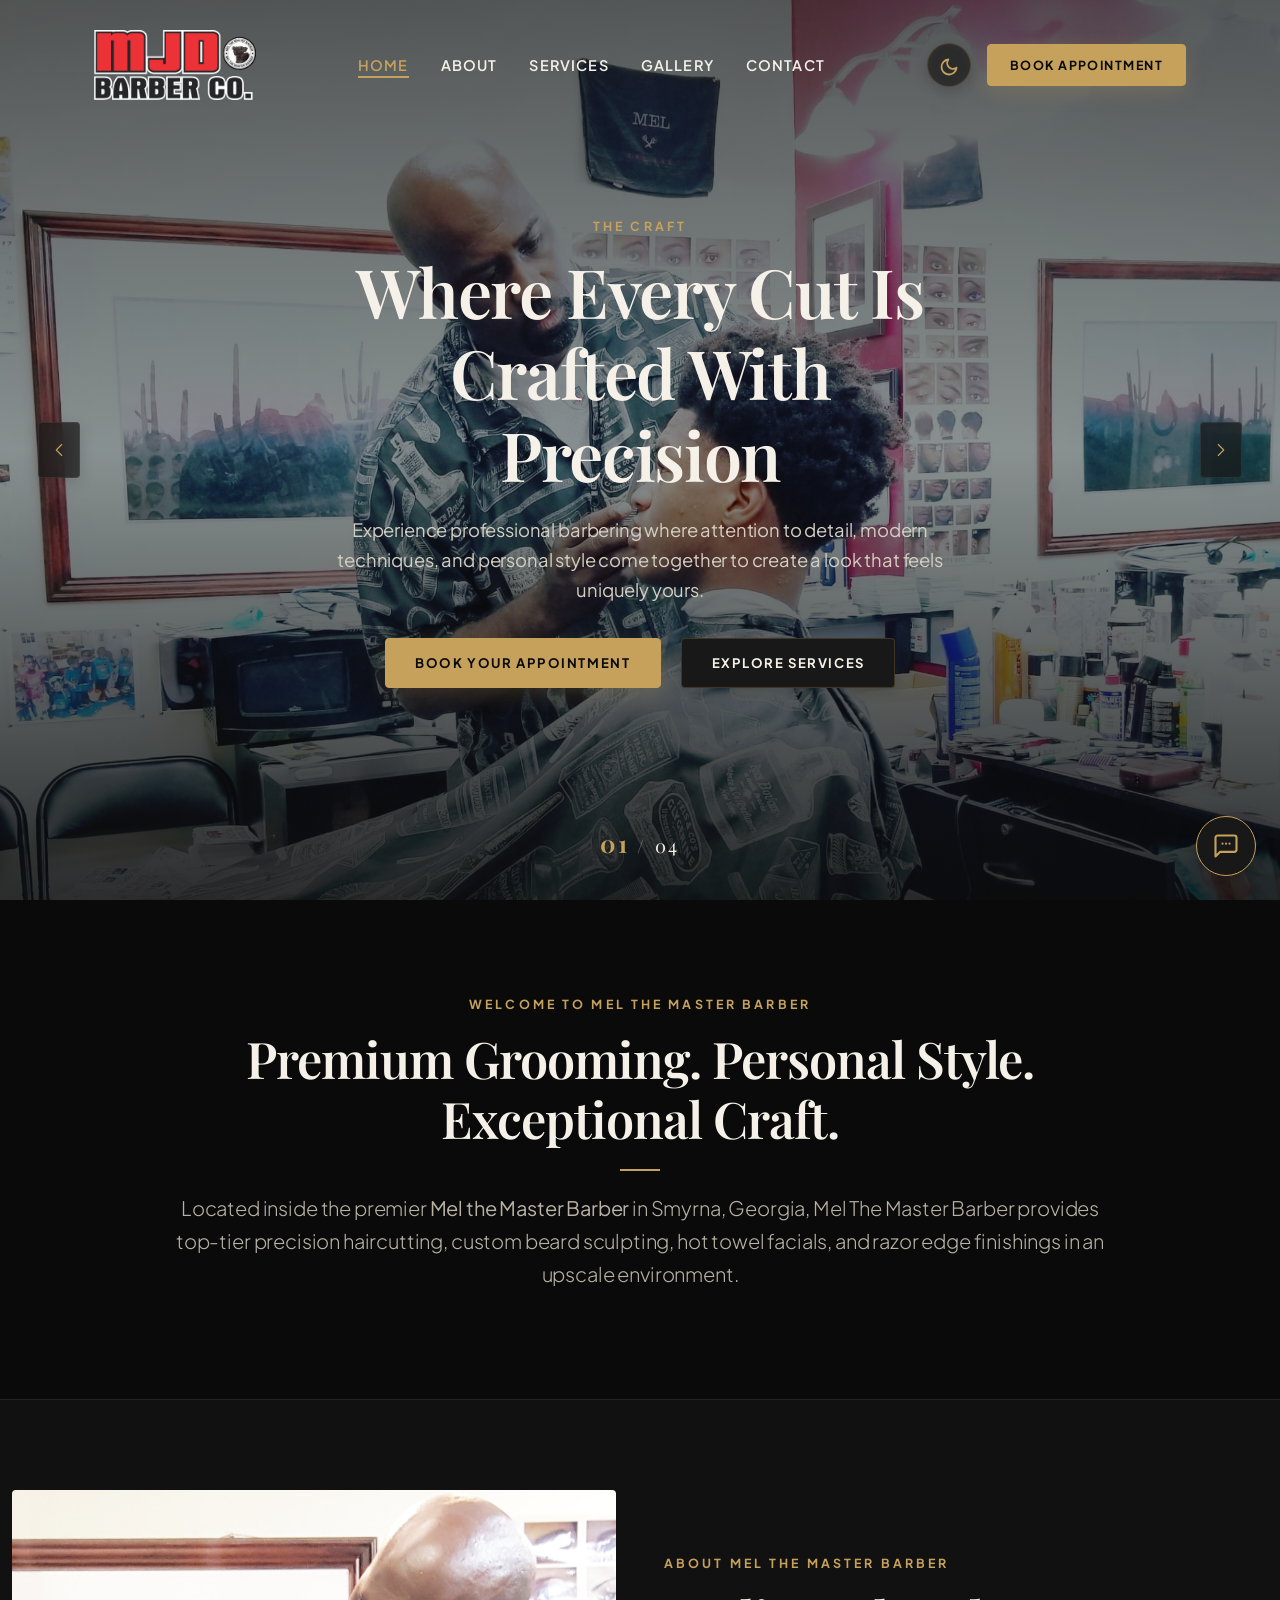
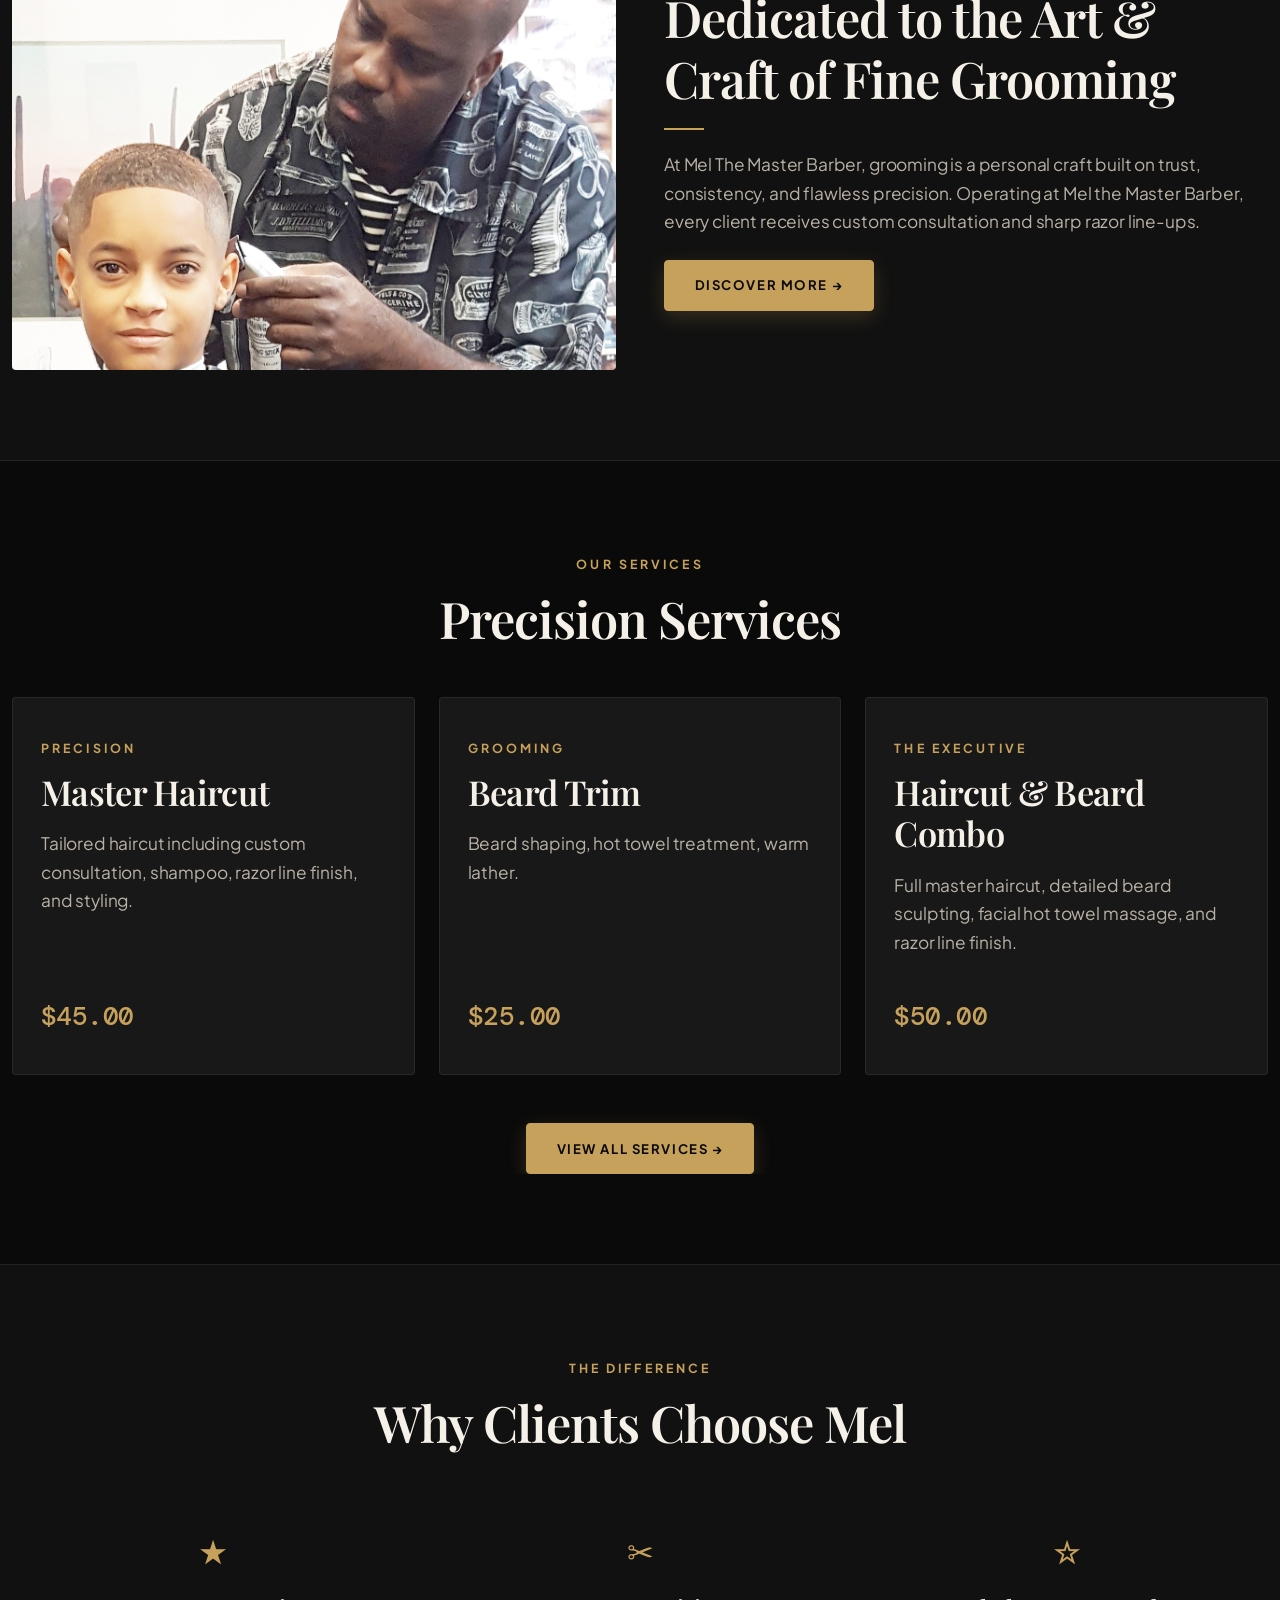
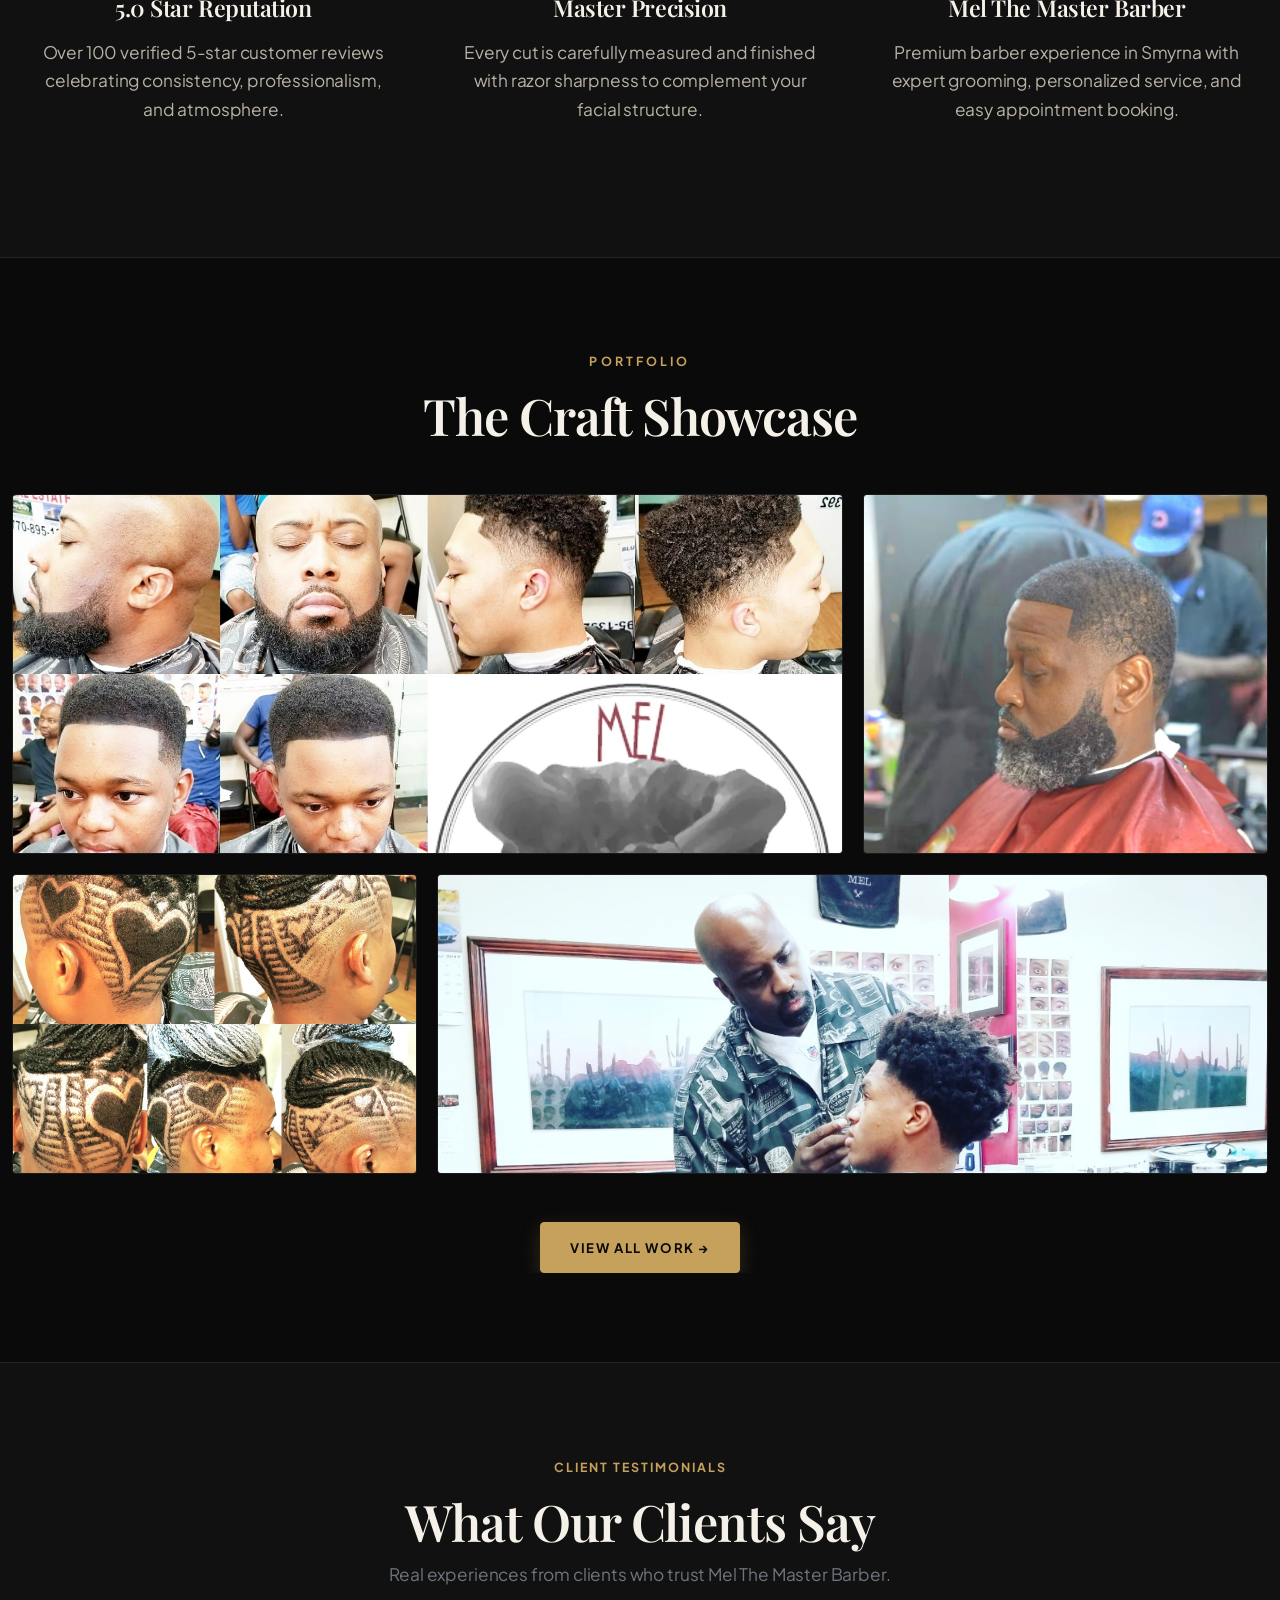
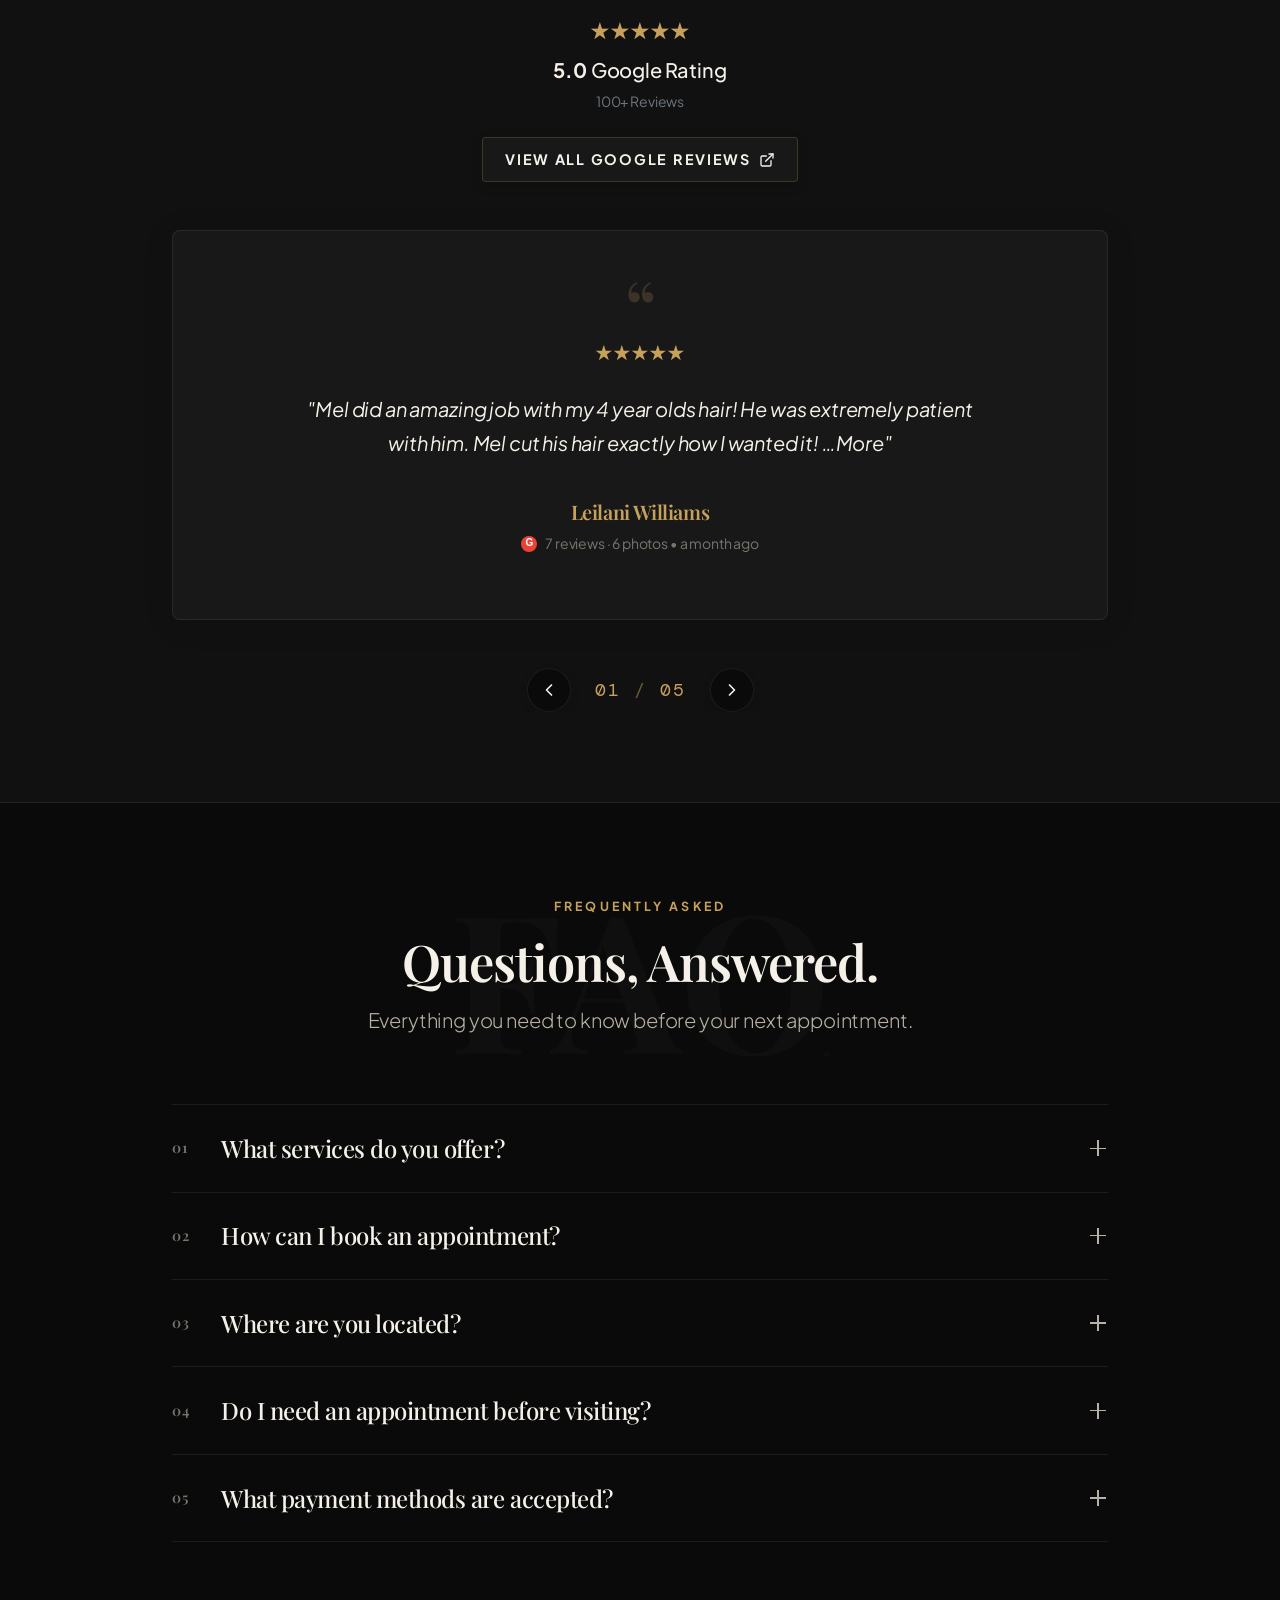
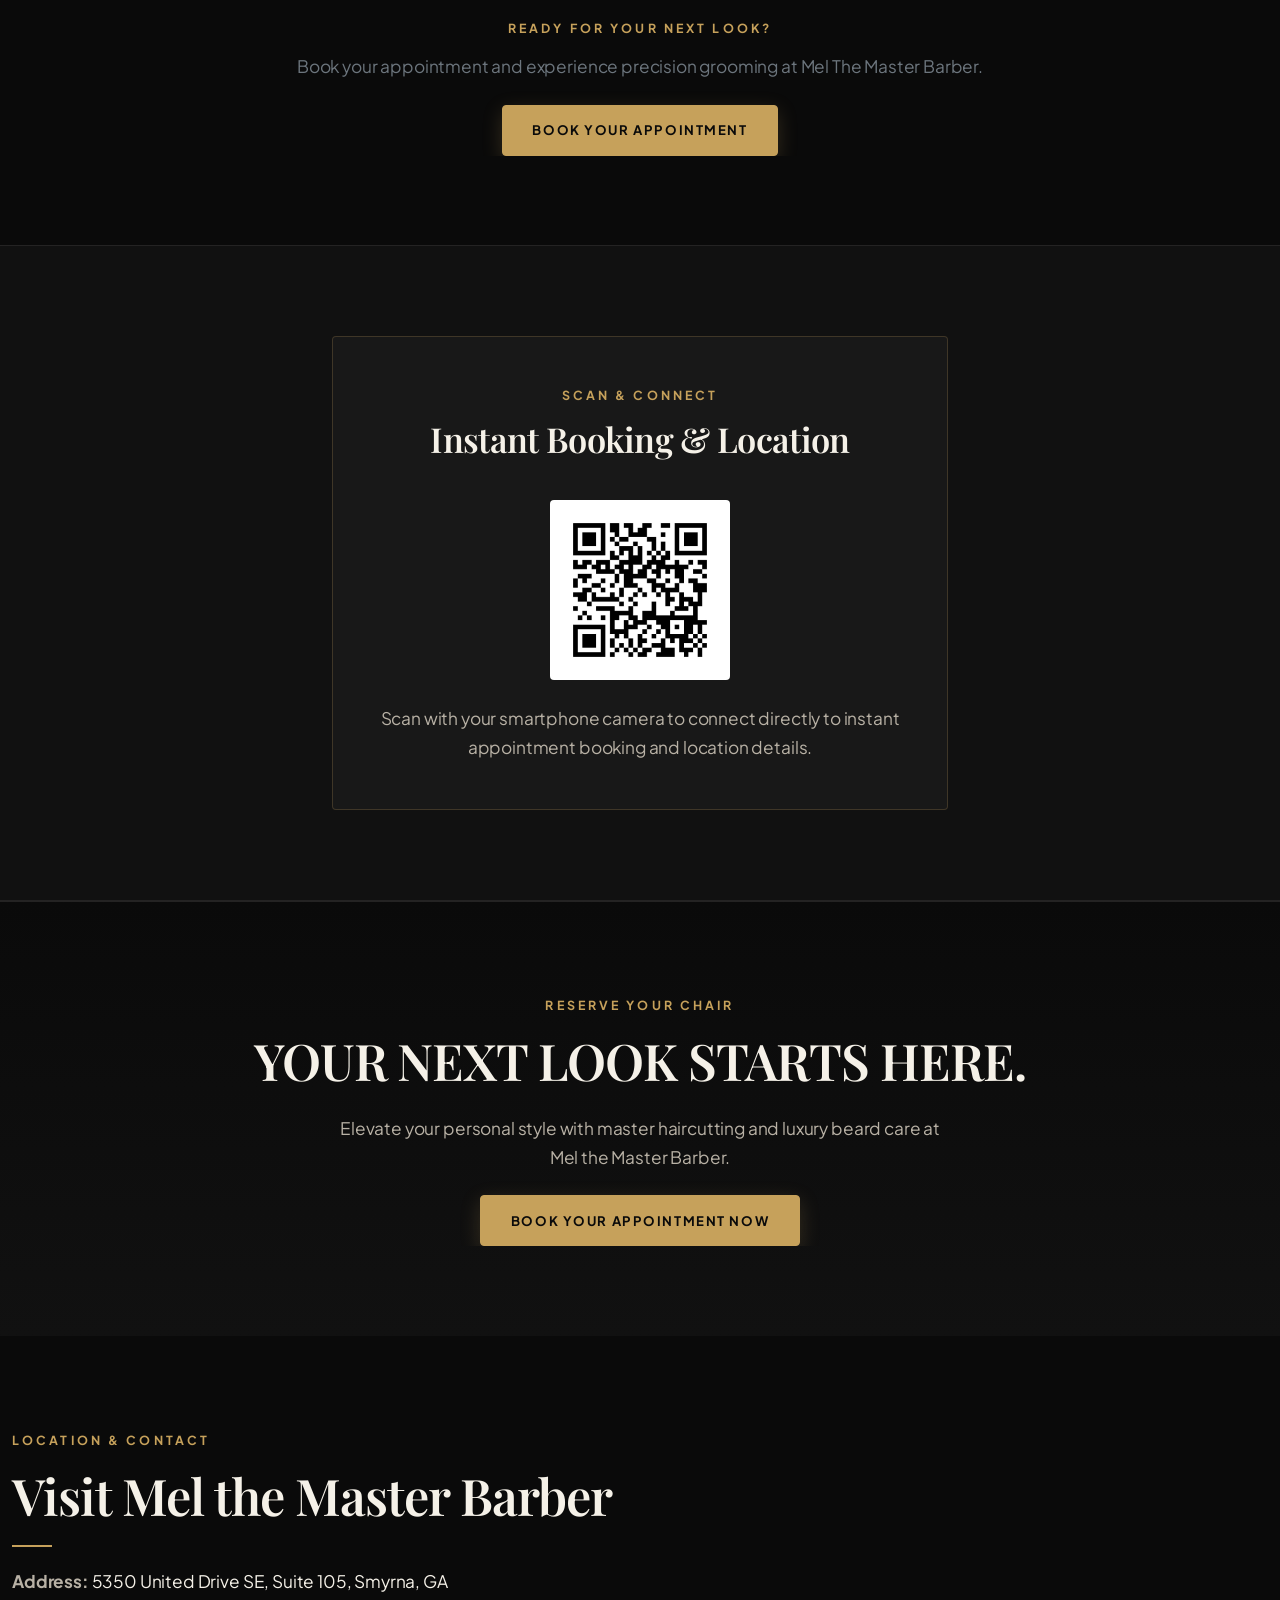
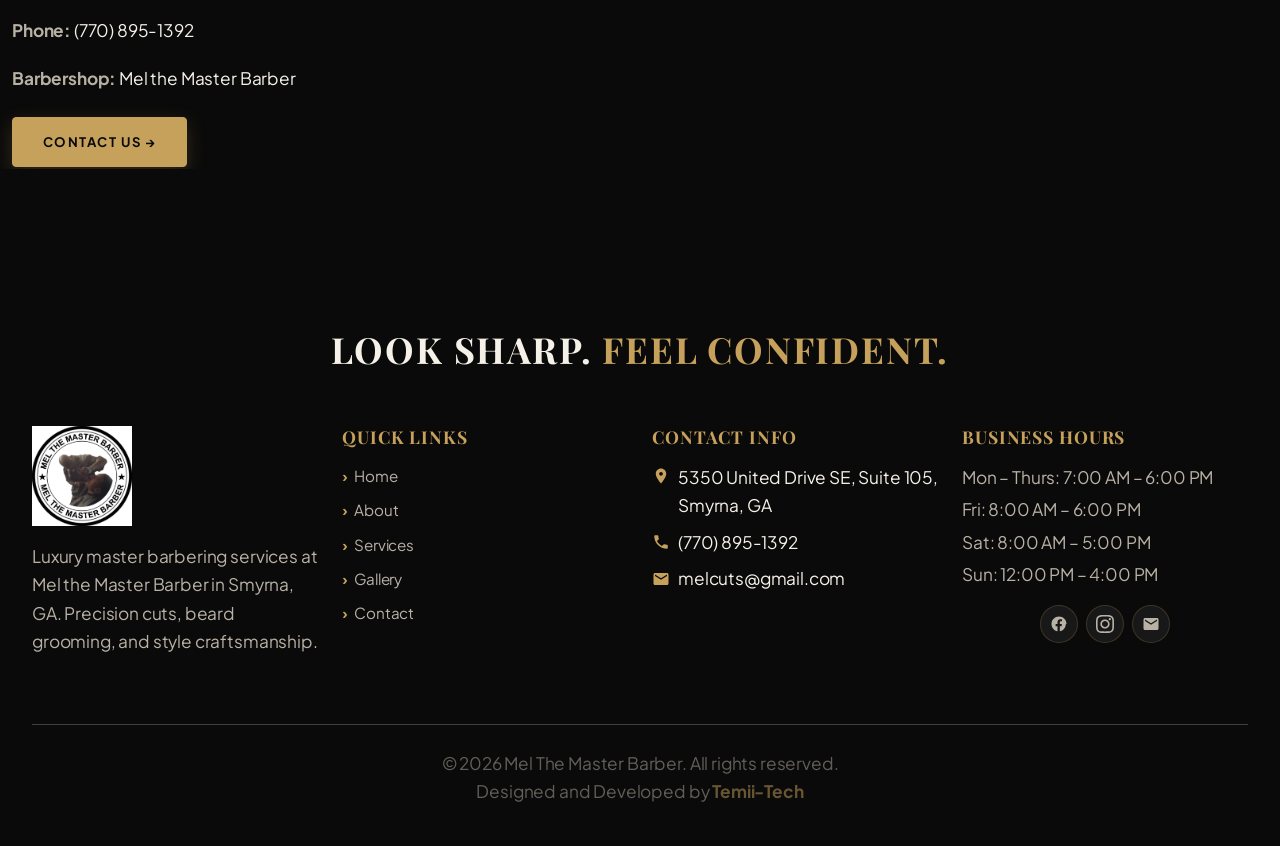
==== commit 89bc7e2f: "setting" ====
--- a/index.html
+++ b/index.html
@@ -831,7 +831,7 @@
 
       <div class="text-center pt-4 mt-5 border-top border-secondary opacity-50">
         <p class="meduim mb-0">&copy; 2026 Mel The Master Barber. All rights reserved.</p>
-        <p class="meduim mb-0">Designed and Developed by <a href="https://tamoor-dev-neon.vercel.app" target="_blank" rel="noopener noreferrer" class="fw-bold">Temii-Tech</a></p>
+        <p class="meduim mb-0">Designed and Developed by <a href="developer.html" target="_blank" rel="noopener noreferrer" class="fw-bold">Temii-Tech</a></p>
       </div>
 
     </div>
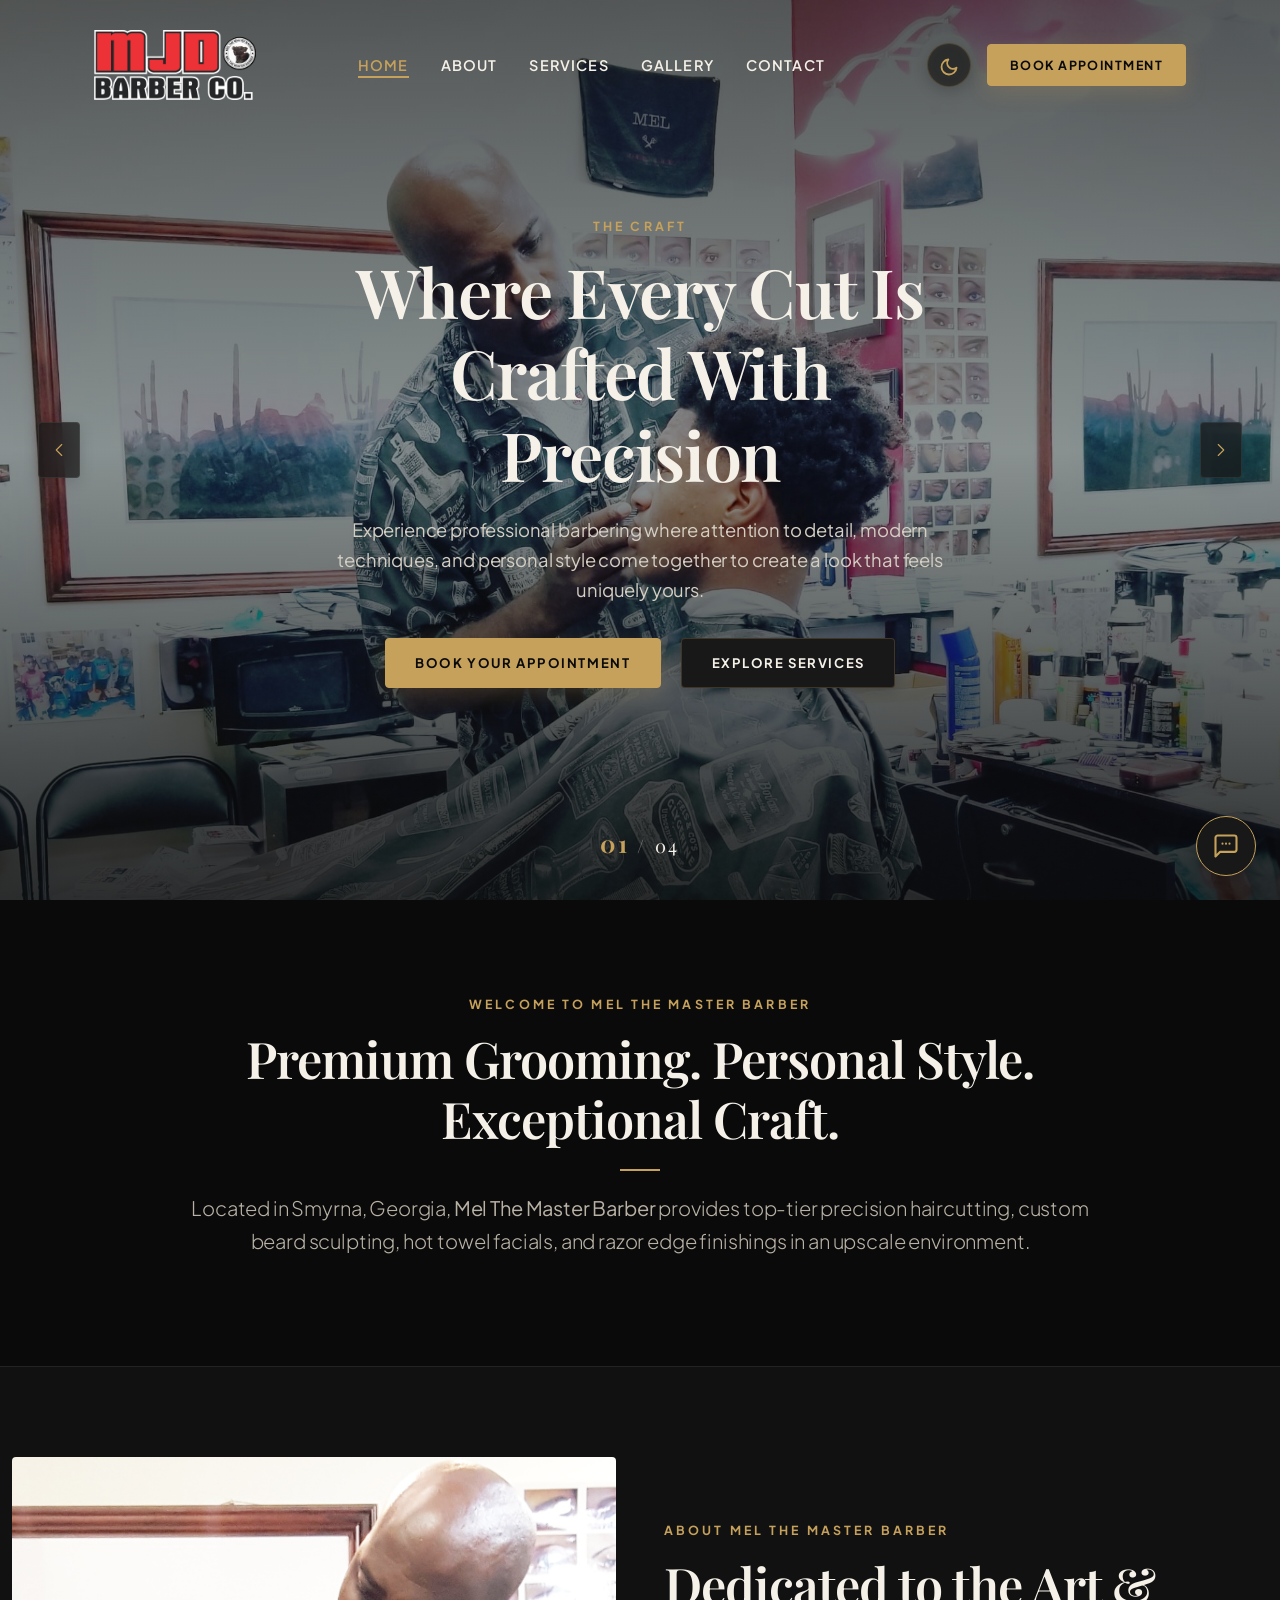
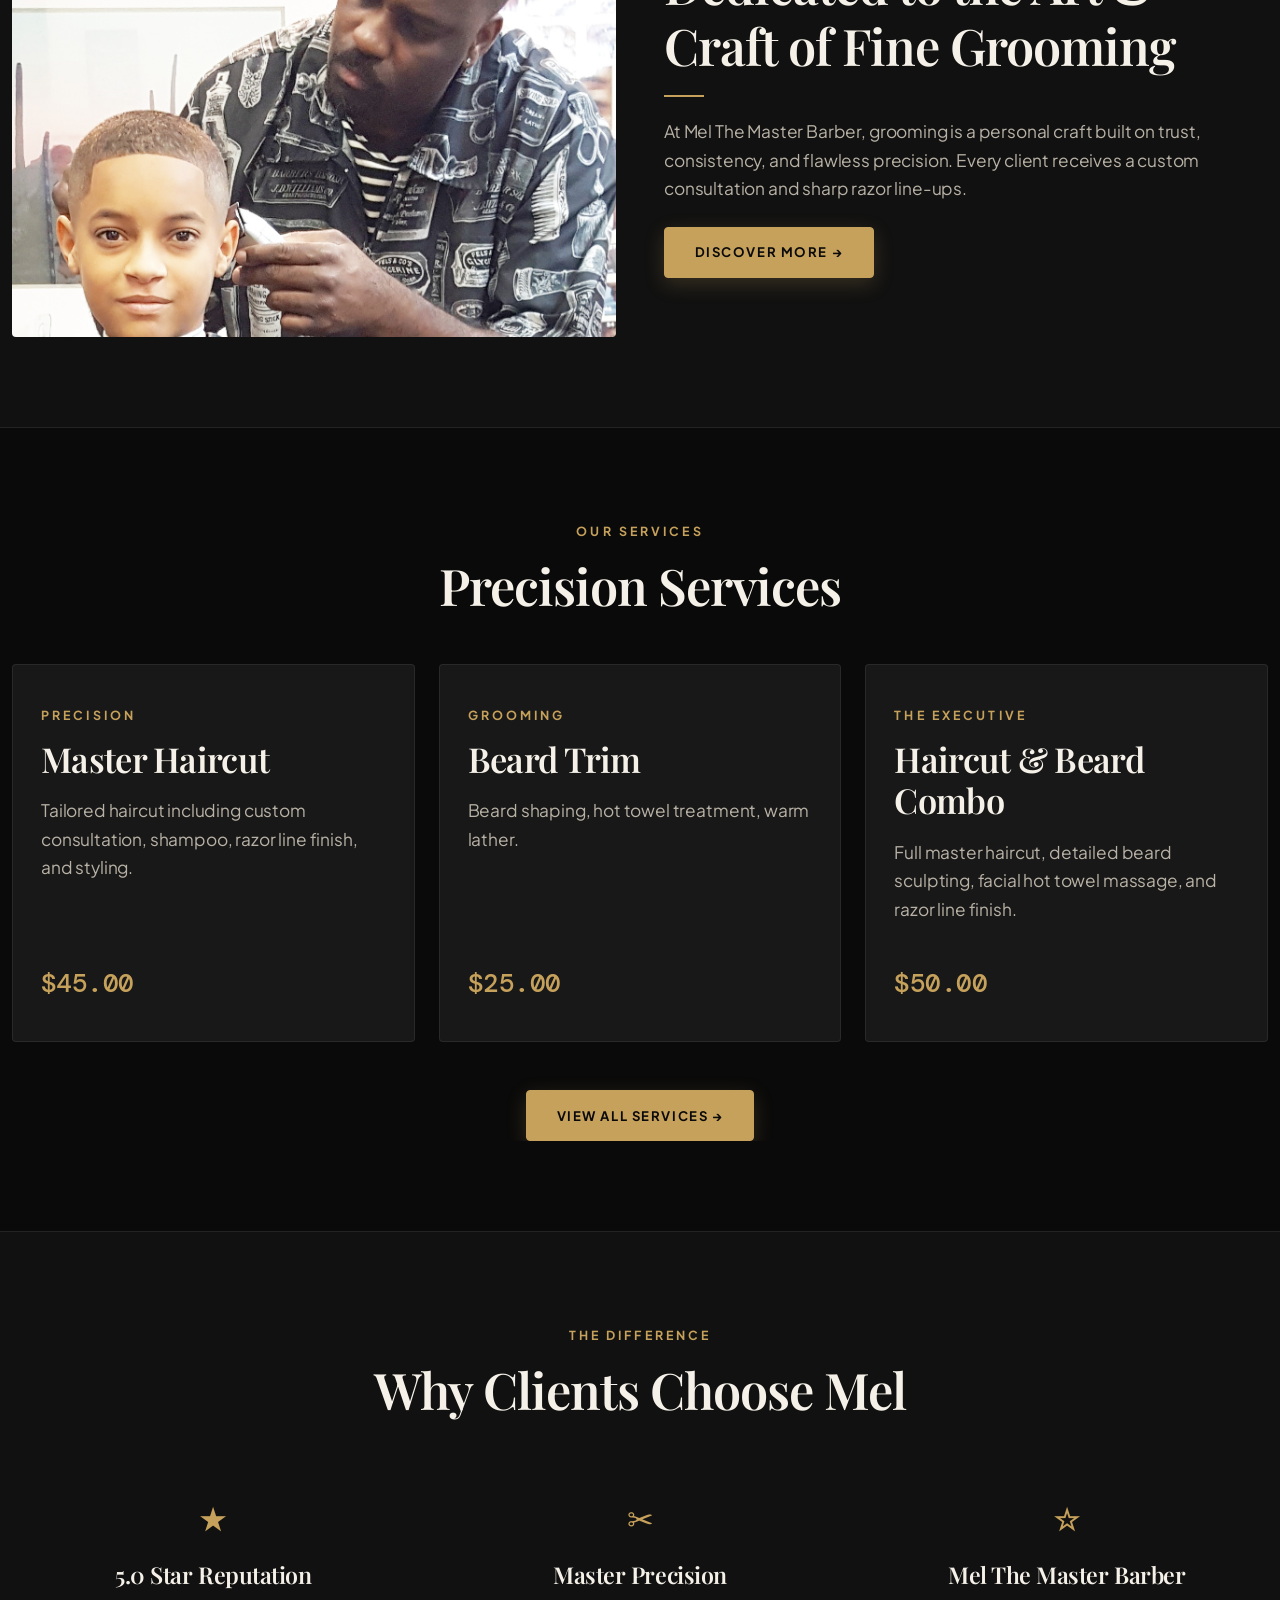
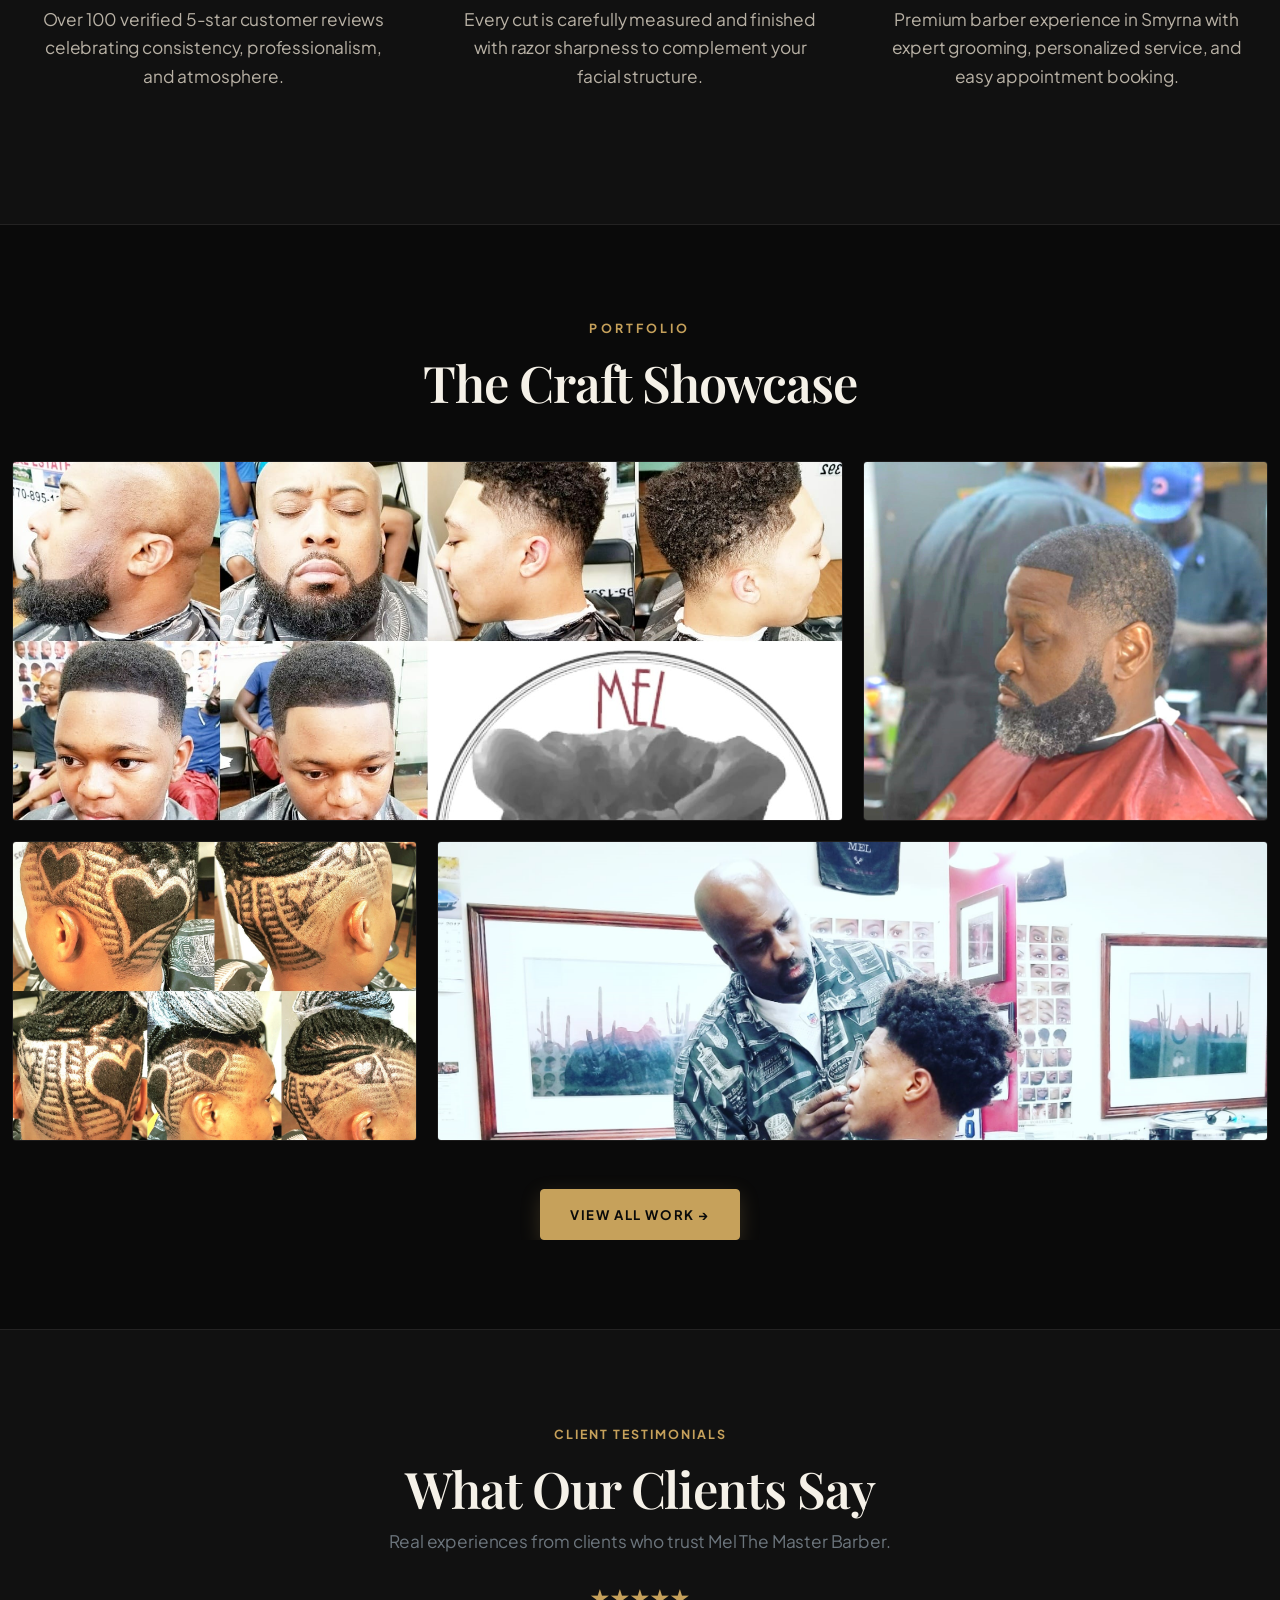
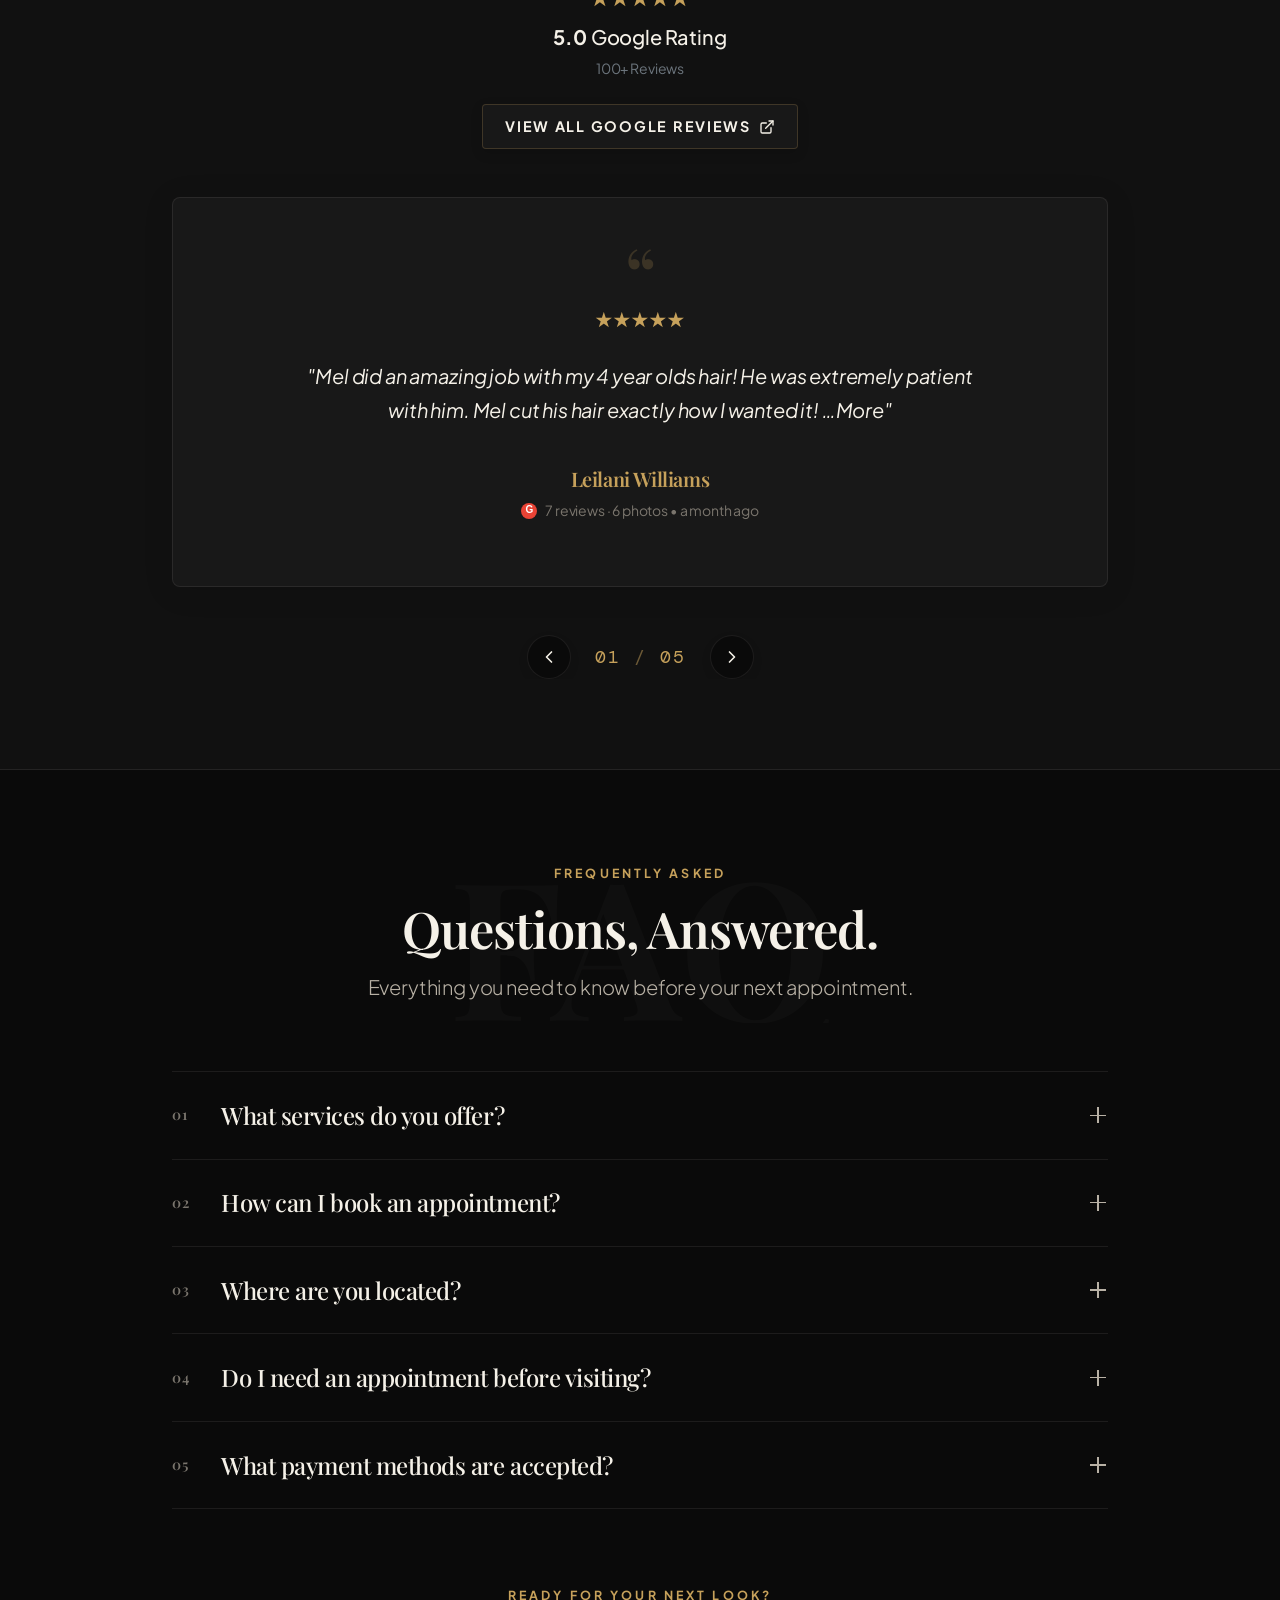
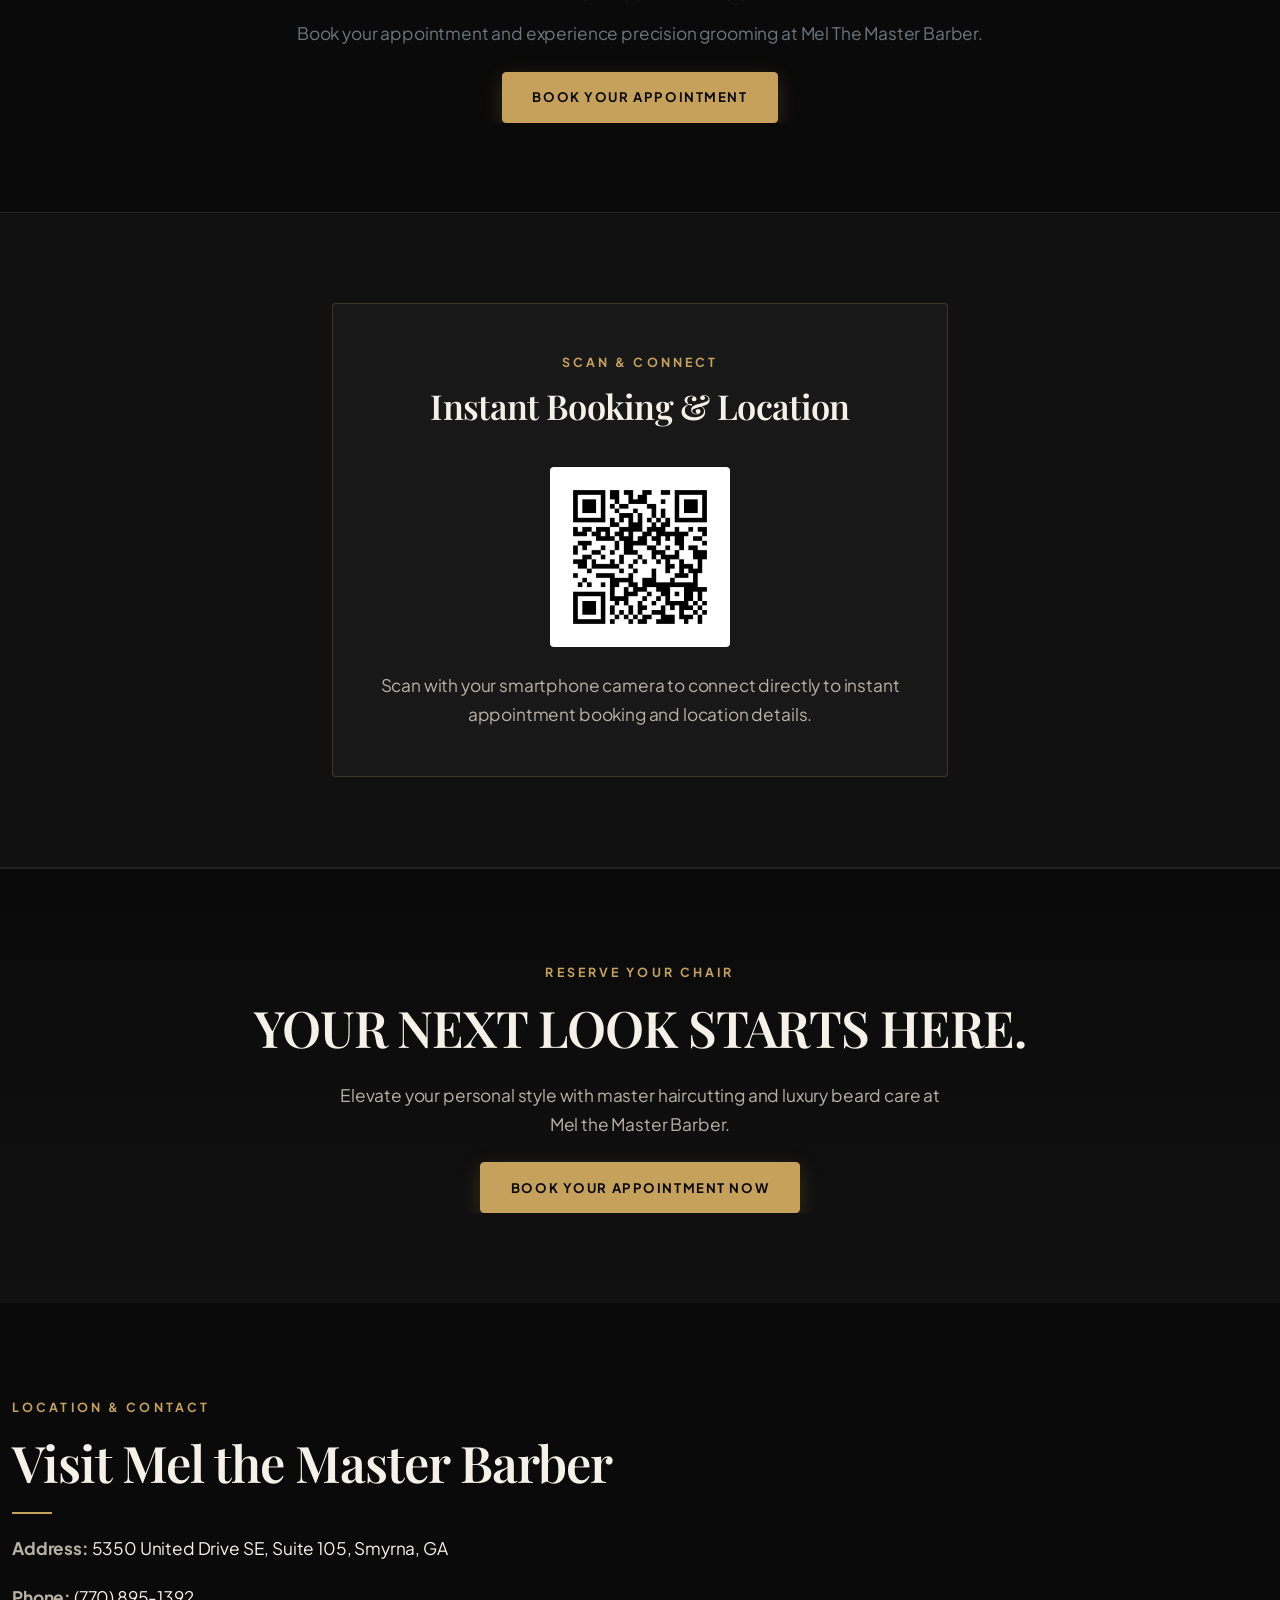
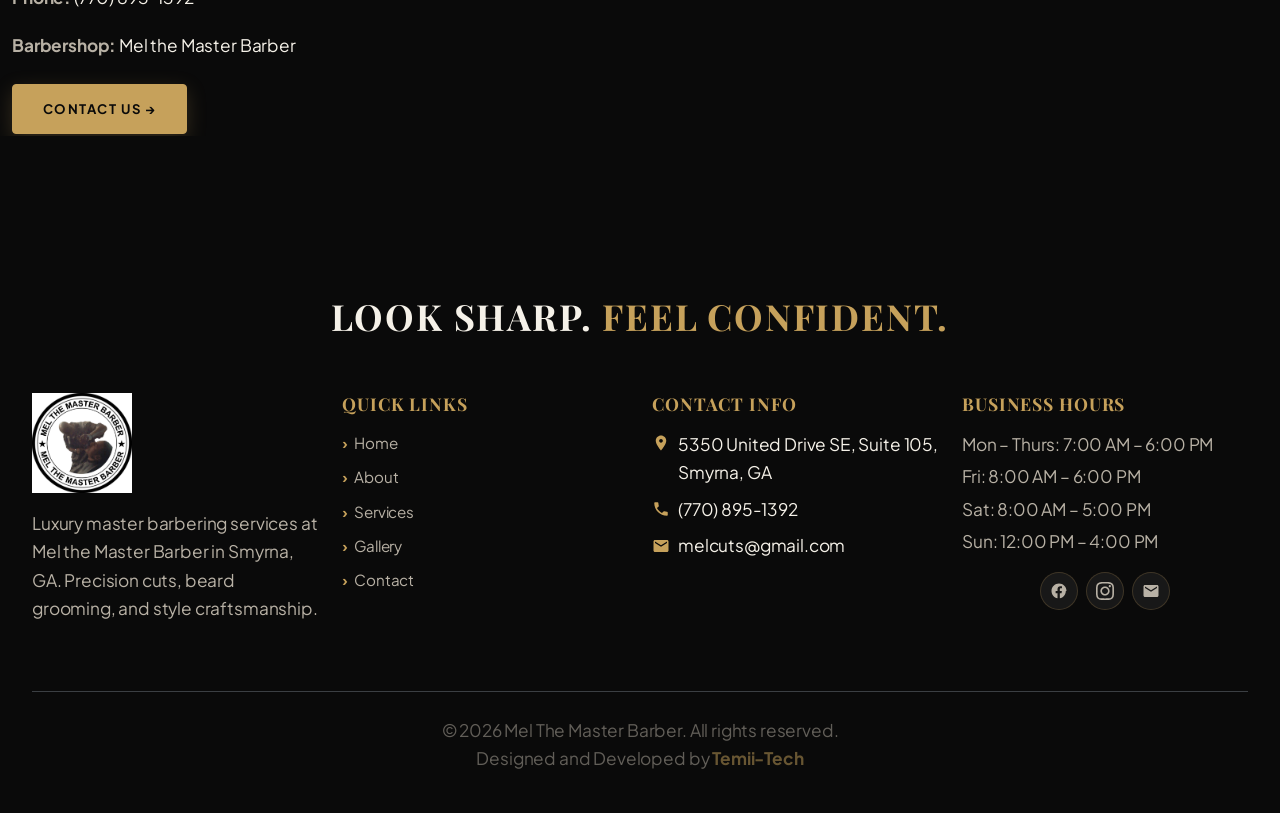
==== commit 1045527d: "new update" ====
--- a/index.html
+++ b/index.html
@@ -259,7 +259,7 @@
           <h2>Premium Grooming. Personal Style. Exceptional Craft.</h2>
           <div class="gold-divider mx-auto"></div>
           <p class="lead" style="color: var(--text-secondary);">
-            Located inside the premier <strong>Mel the Master Barber</strong> in Smyrna, Georgia, Mel The Master Barber provides top-tier precision haircutting, custom beard sculpting, hot towel facials, and razor edge finishings in an upscale environment.
+            Located in Smyrna, Georgia, <strong>Mel The Master Barber</strong> provides top-tier precision haircutting, custom beard sculpting, hot towel facials, and razor edge finishings in an upscale environment.
           </p>
         </div>
       </div>
@@ -282,7 +282,7 @@
           <h2>Dedicated to the Art & Craft of Fine Grooming</h2>
           <div class="gold-divider"></div>
           <p>
-            At Mel The Master Barber, grooming is a personal craft built on trust, consistency, and flawless precision. Operating at Mel the Master Barber, every client receives custom consultation and sharp razor line-ups.
+            At Mel The Master Barber, grooming is a personal craft built on trust, consistency, and flawless precision. Every client receives a custom consultation and sharp razor line-ups.
           </p>
           <div class="mt-4">
             <a href="about.html" class="btn-gold-primary">Discover More &rarr;</a>
@@ -625,7 +625,7 @@
                 <div class="faq-body-inner">
                   <div class="faq-answer-panel">
                     <span class="faq-answer-label">ANSWER</span>
-                    <p>Located inside Mel the Master Barber at <strong>5350 United Drive SE, Suite 105, Smyrna, GA</strong>.</p>
+                    <p>Located at <strong>5350 United Drive SE, Suite 105, Smyrna, GA</strong>.</p>
                   </div>
                 </div>
               </div>
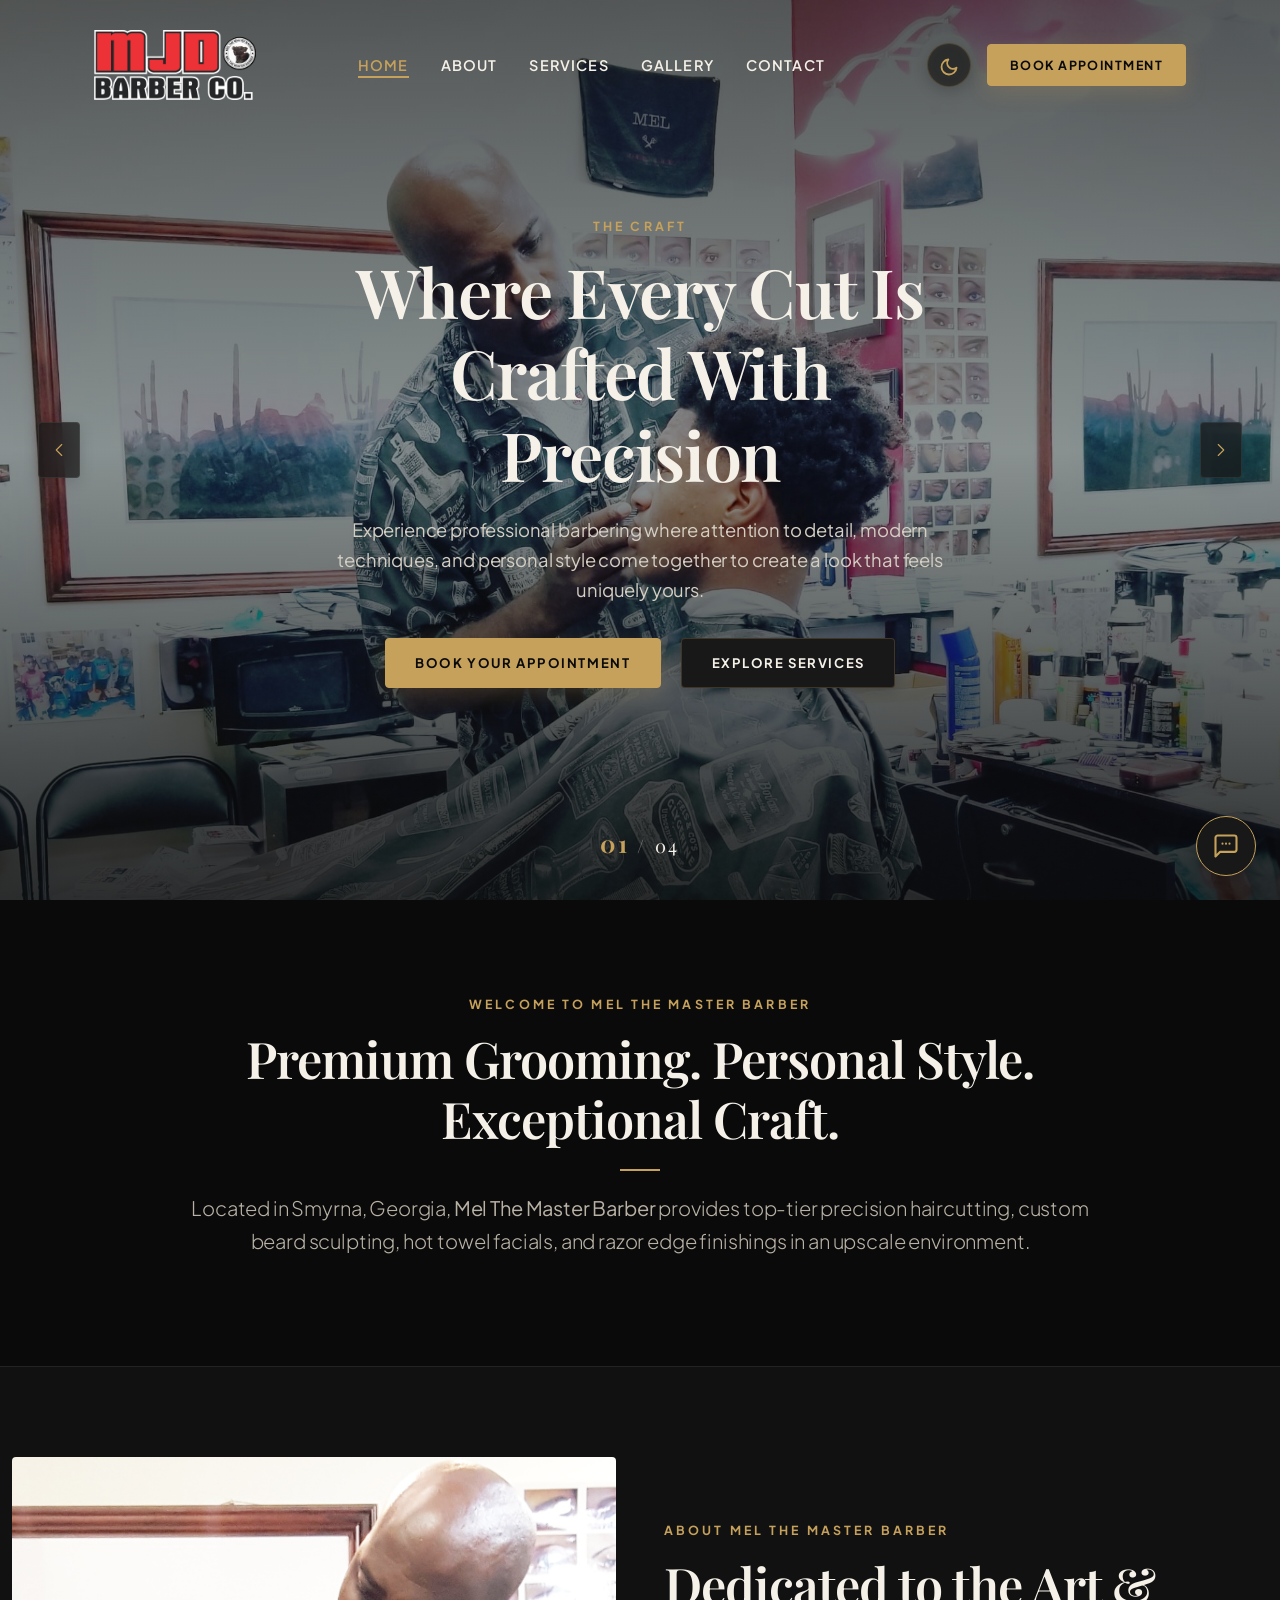
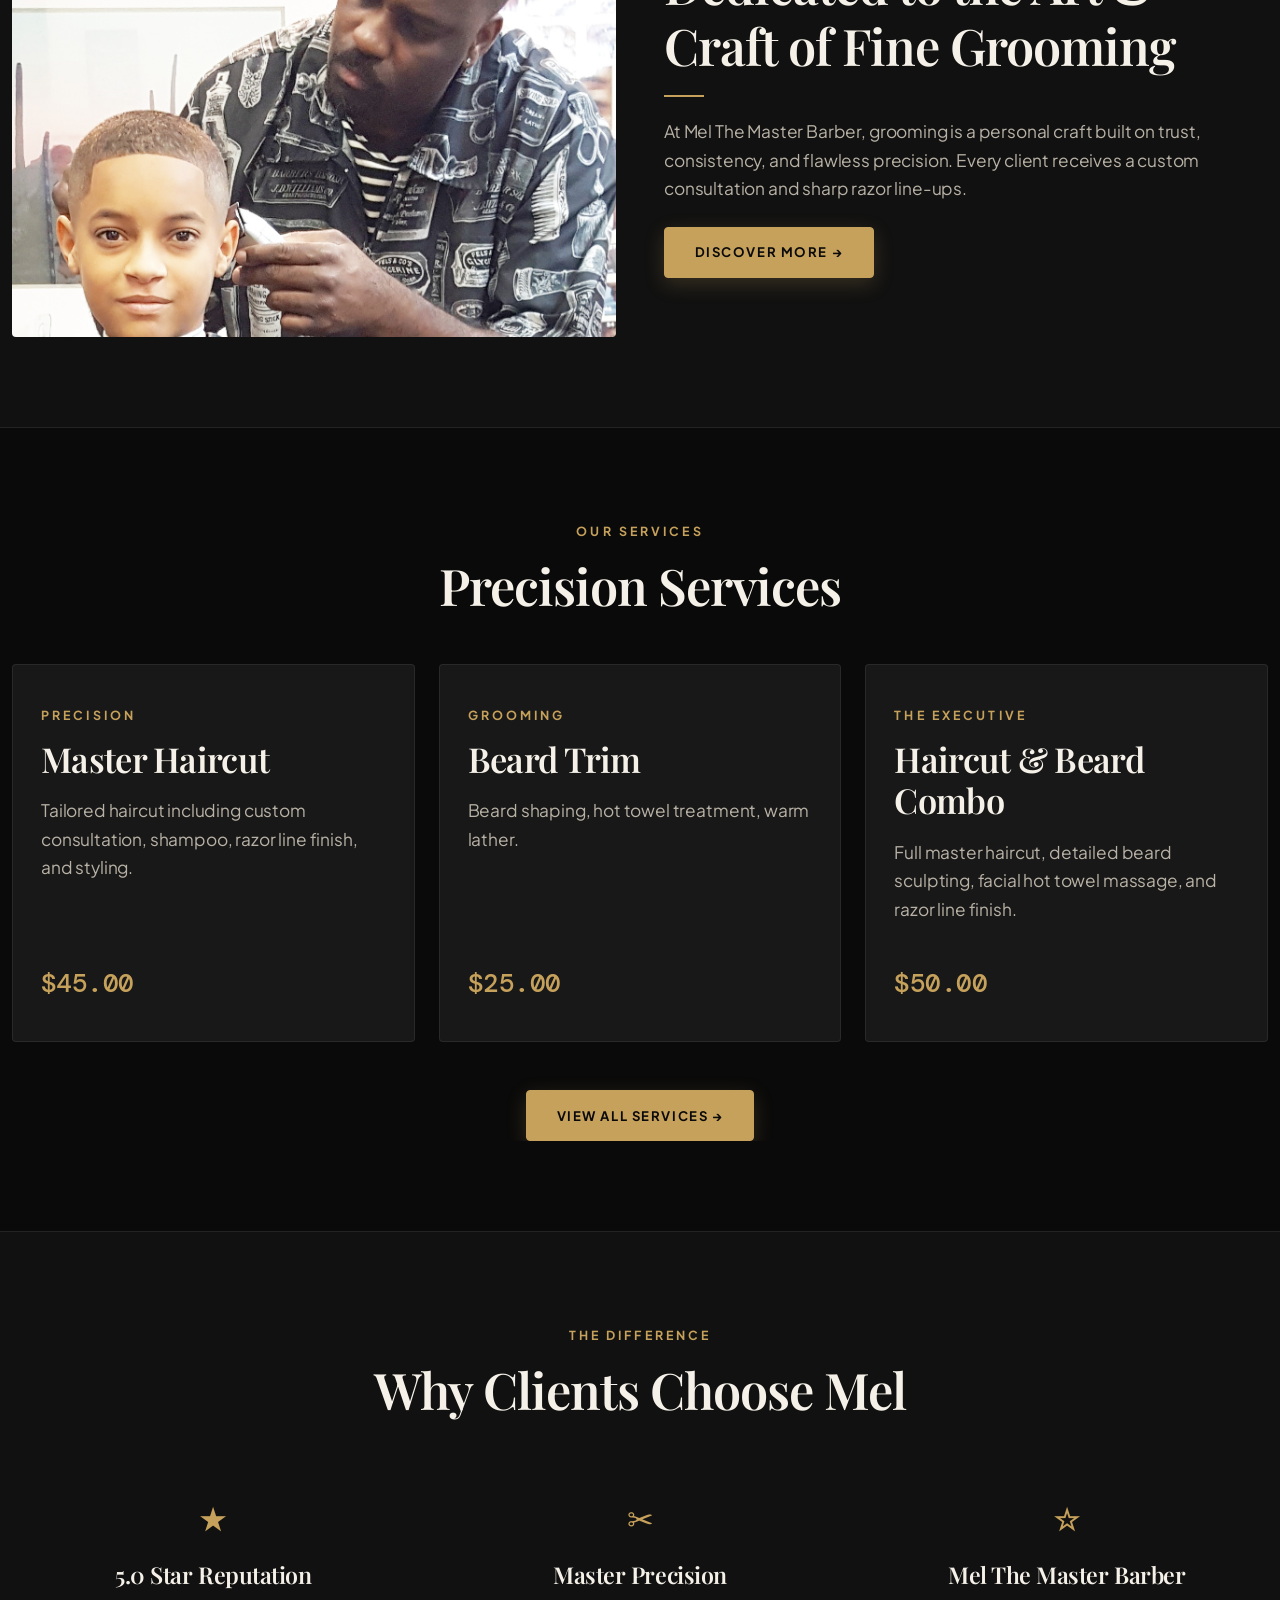
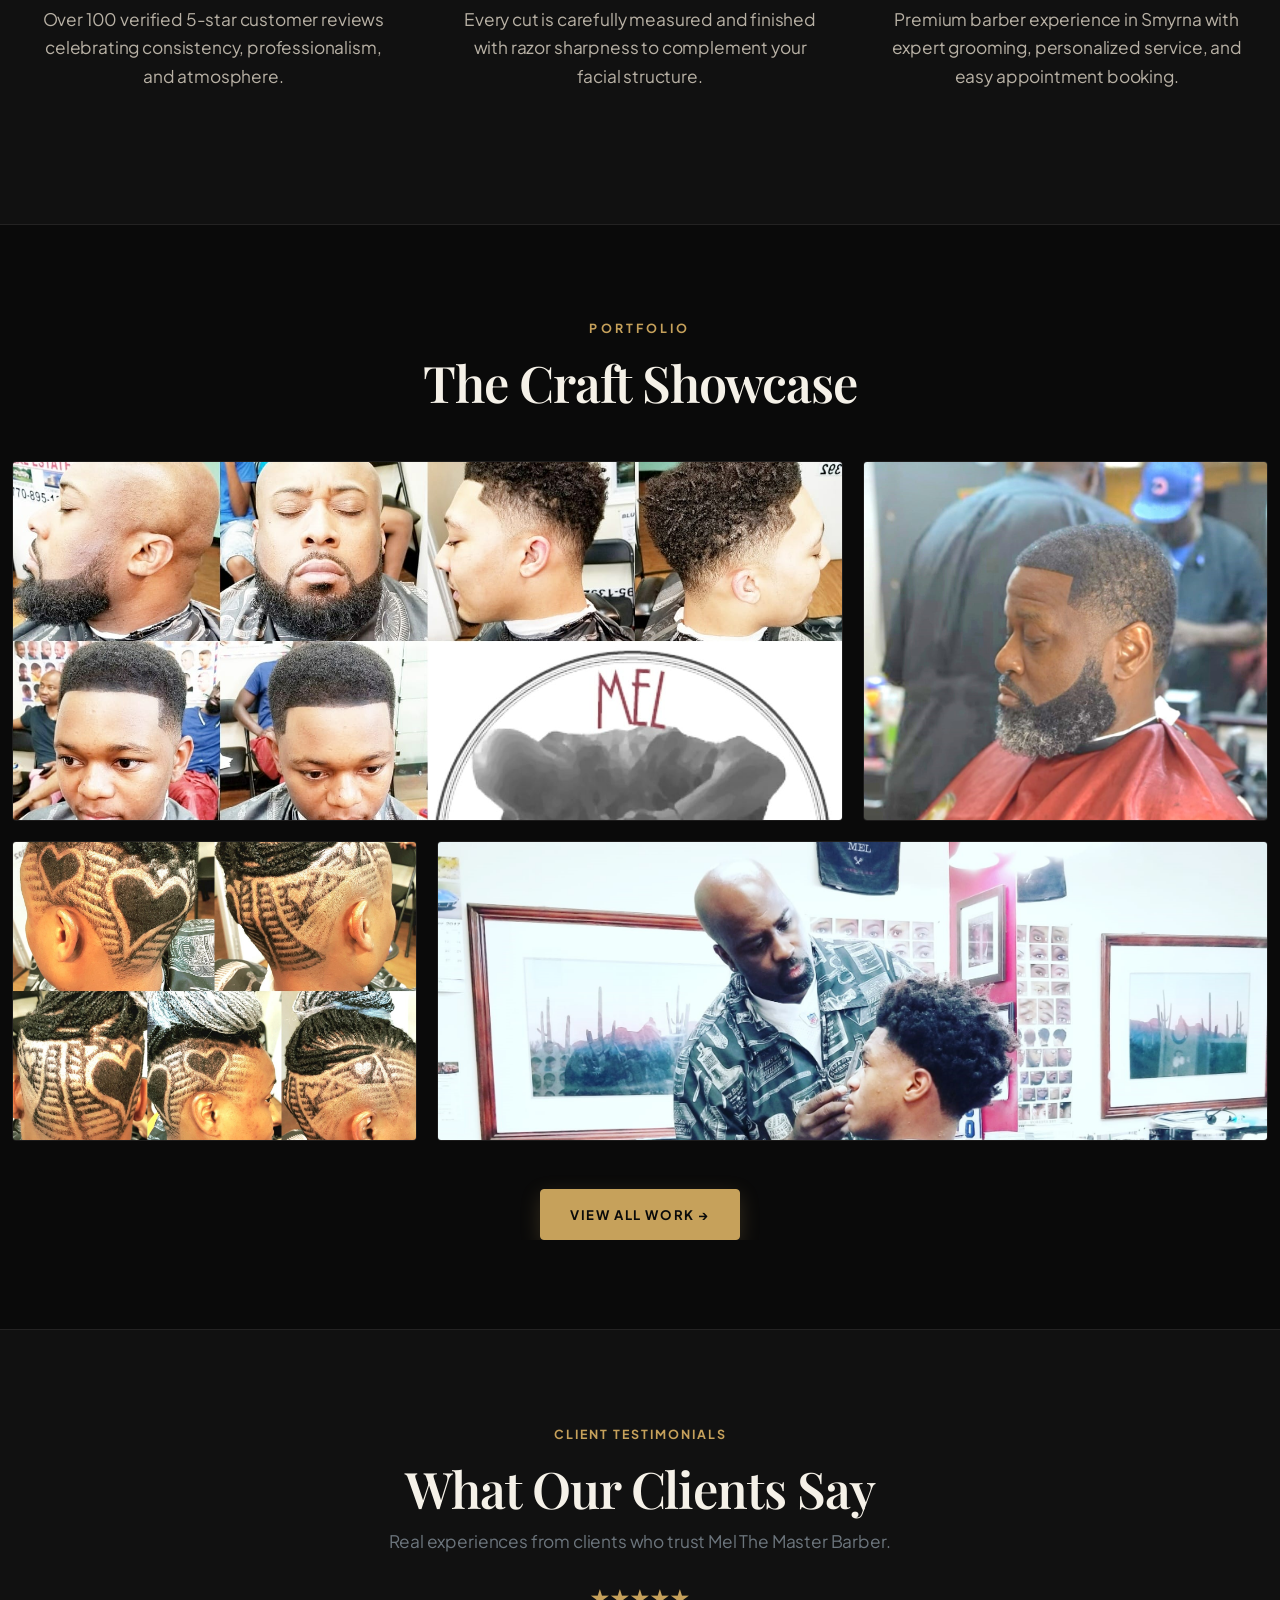
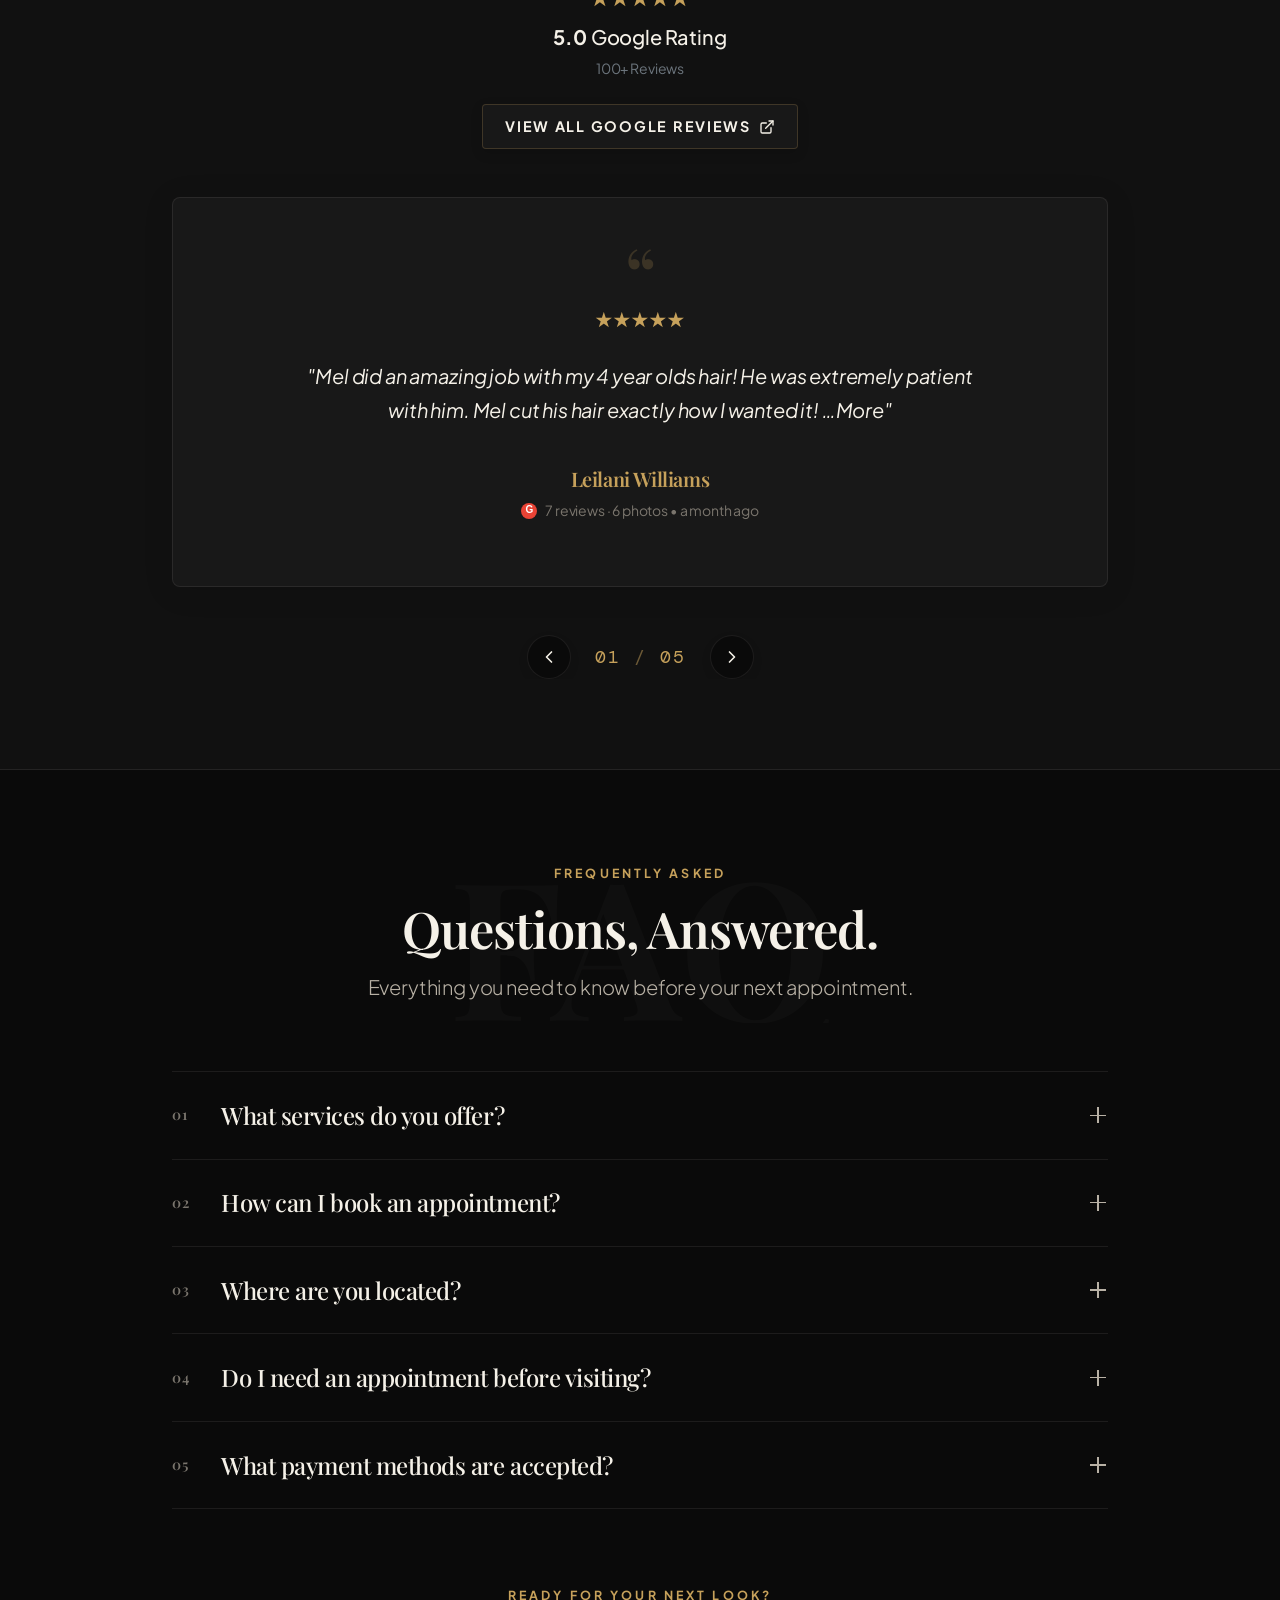
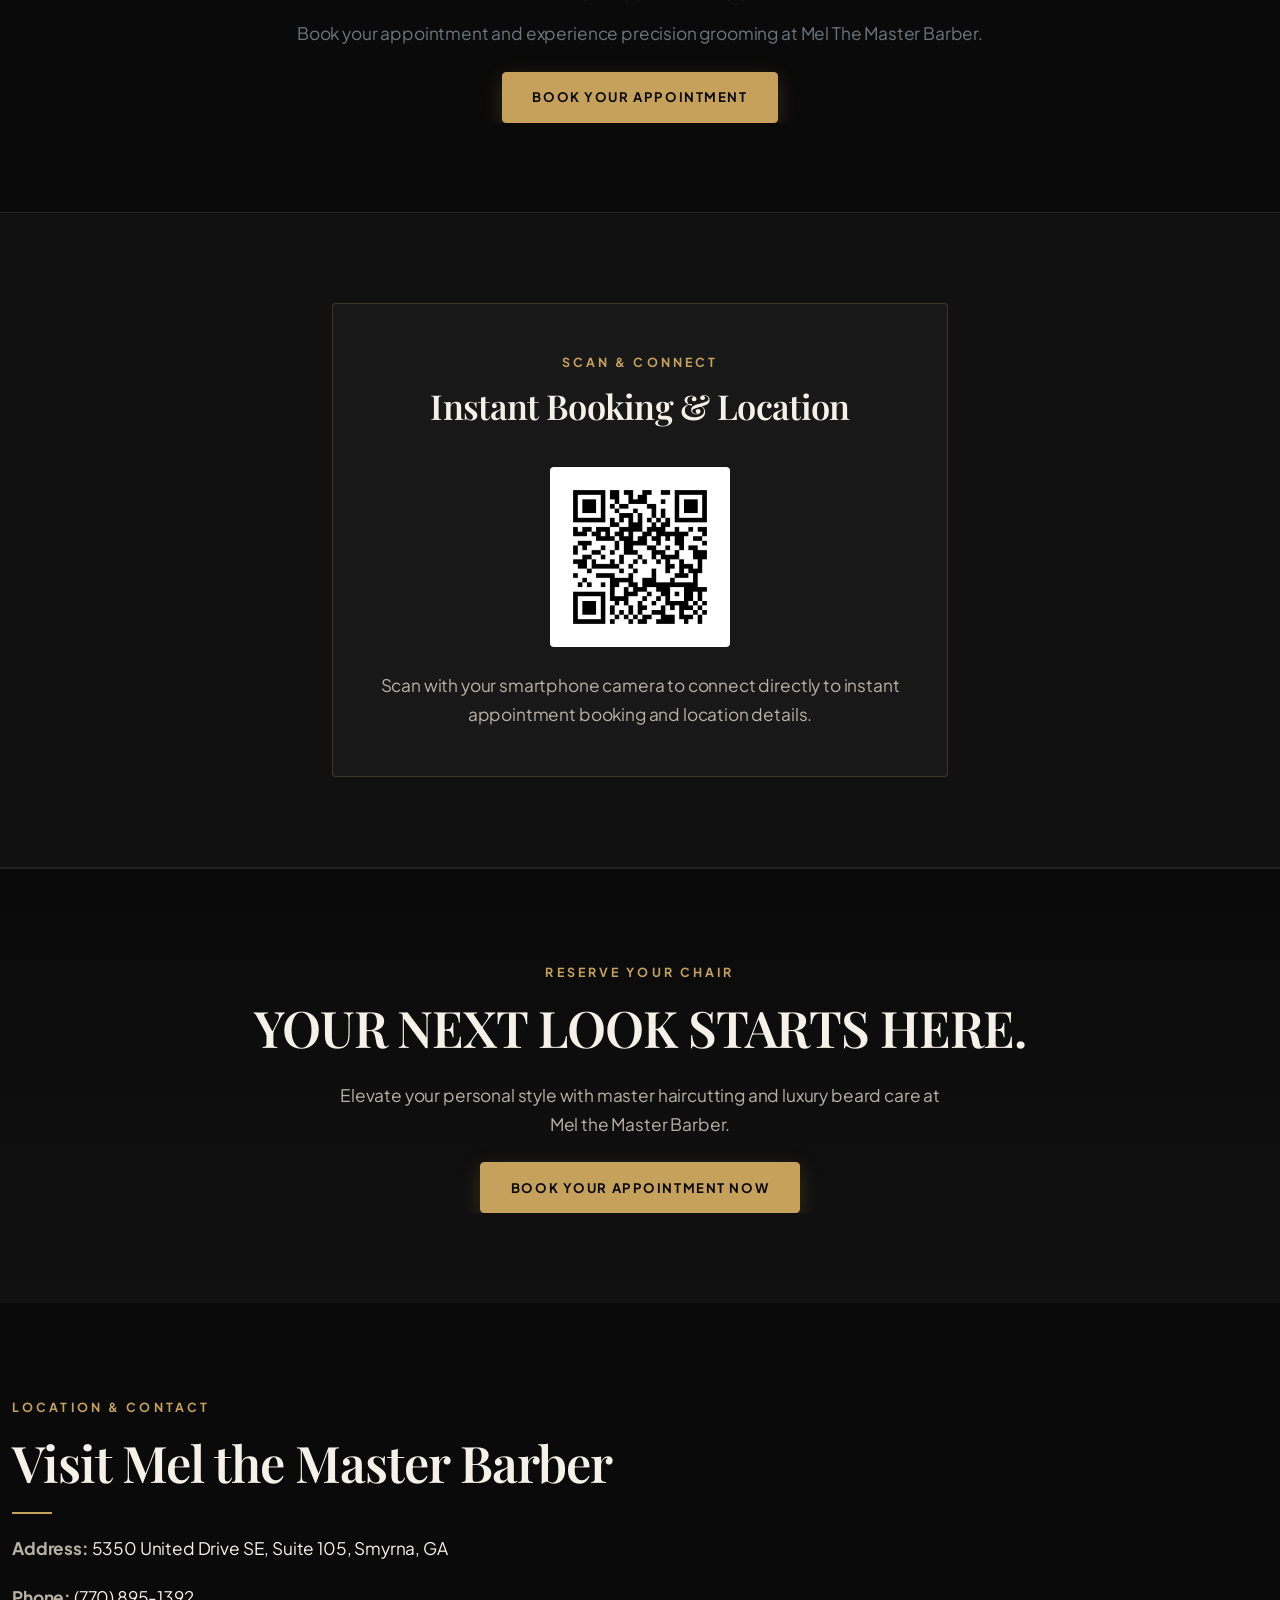
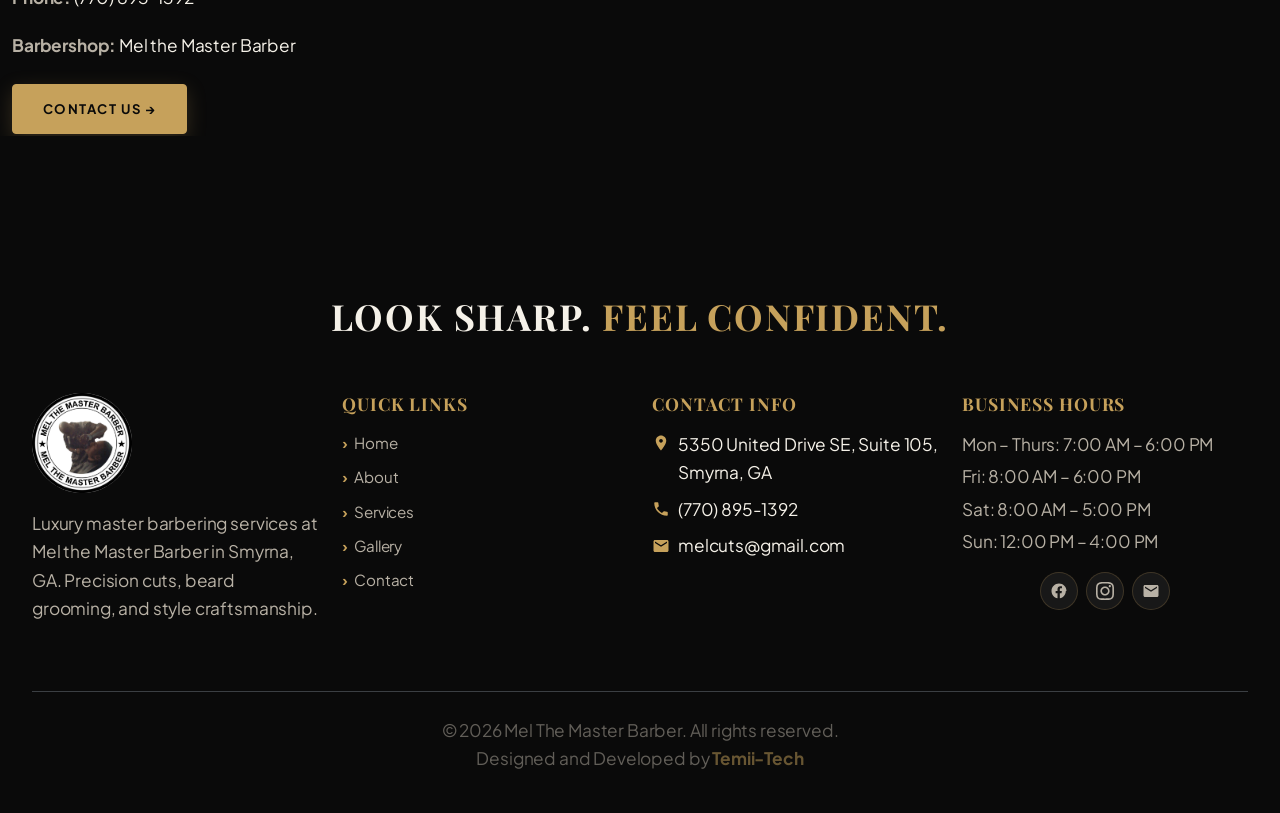
==== commit fcbd70a7: "new logo setting" ====
--- a/index.html
+++ b/index.html
@@ -767,7 +767,7 @@
       <div class="row g-4 pt-3">
         <div class="col-lg-3 col-md-6">
           <div class="mb-3">
-            <img src="images/navbar/footer-logo.jpeg" alt="Mel The Master Barber Logo" class="footer-logo-img">
+            <img src="images/navbar/footer-logo.jpeg" alt="Mel The Master Barber Logo" class="footer-logo-img rounded-circle">
           </div>
           <p>Luxury master barbering services at Mel the Master Barber in Smyrna, GA. Precision cuts, beard grooming, and style craftsmanship.</p>
           
